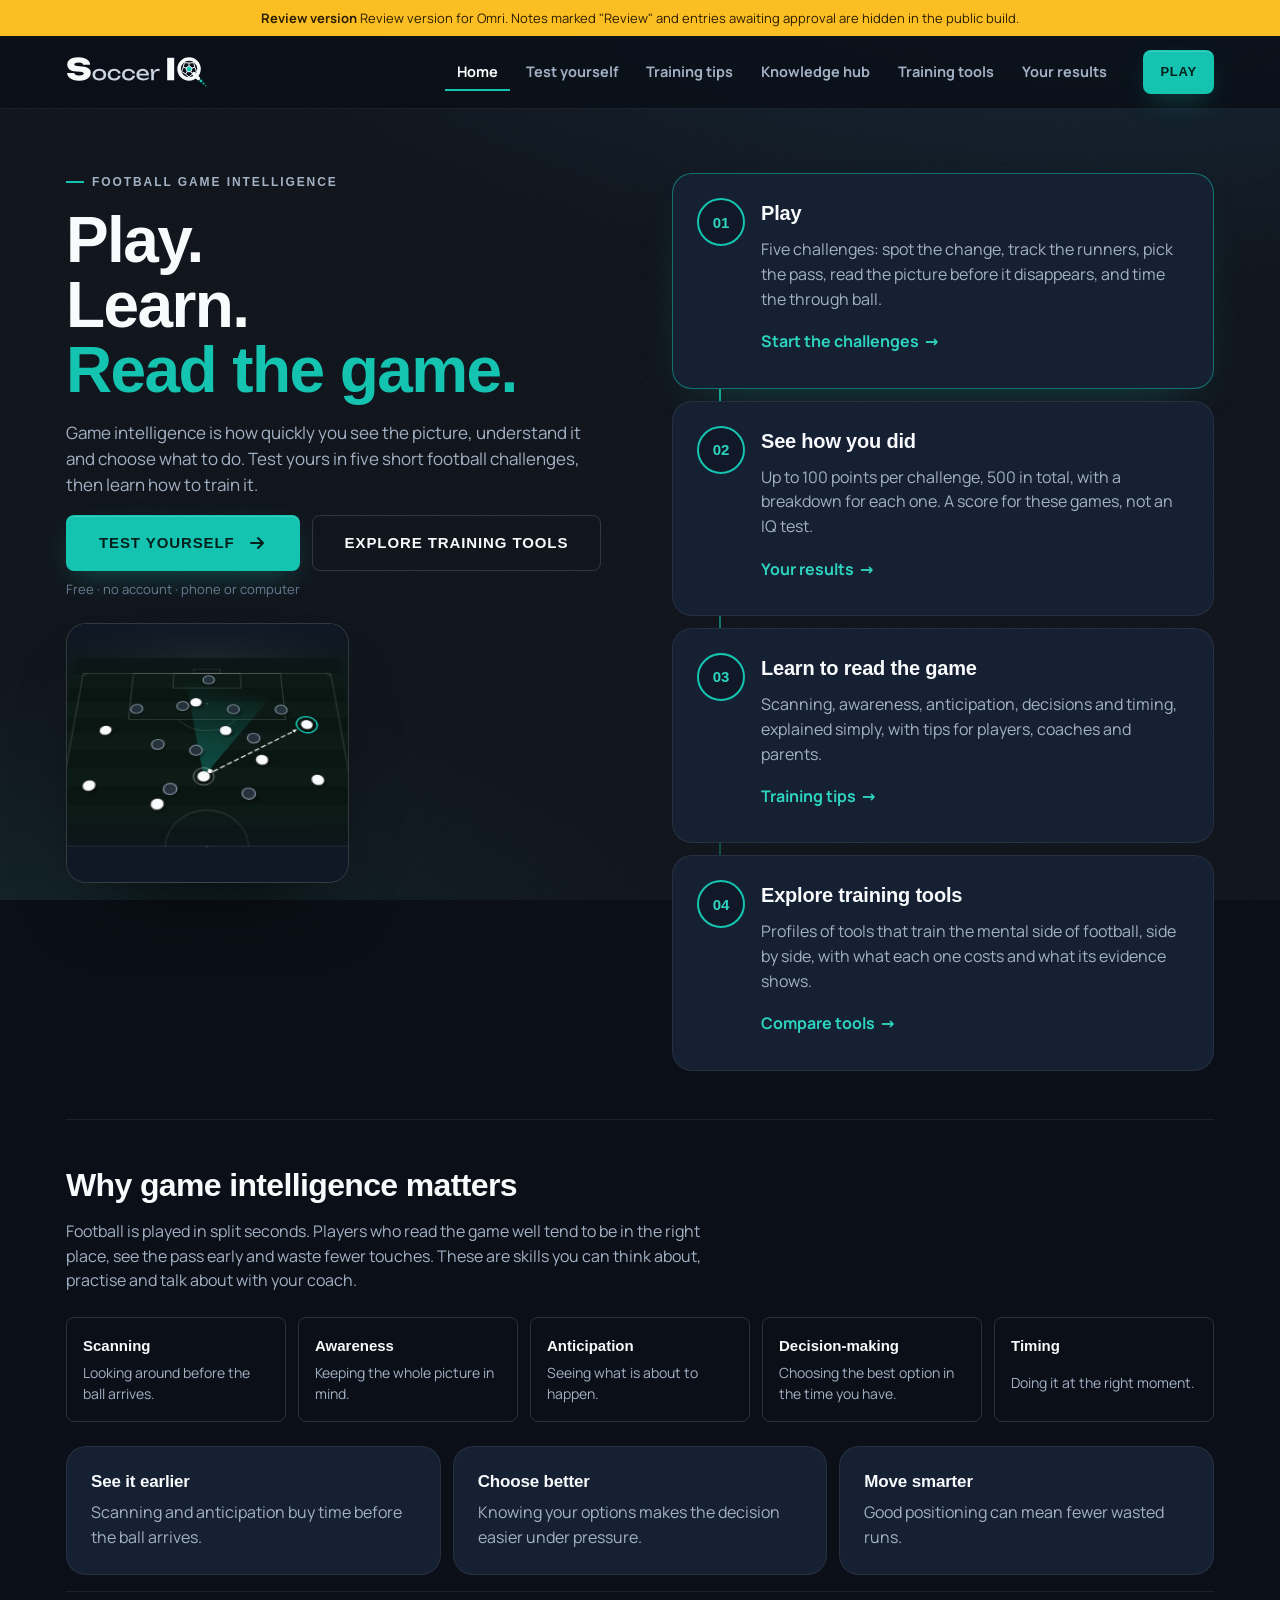
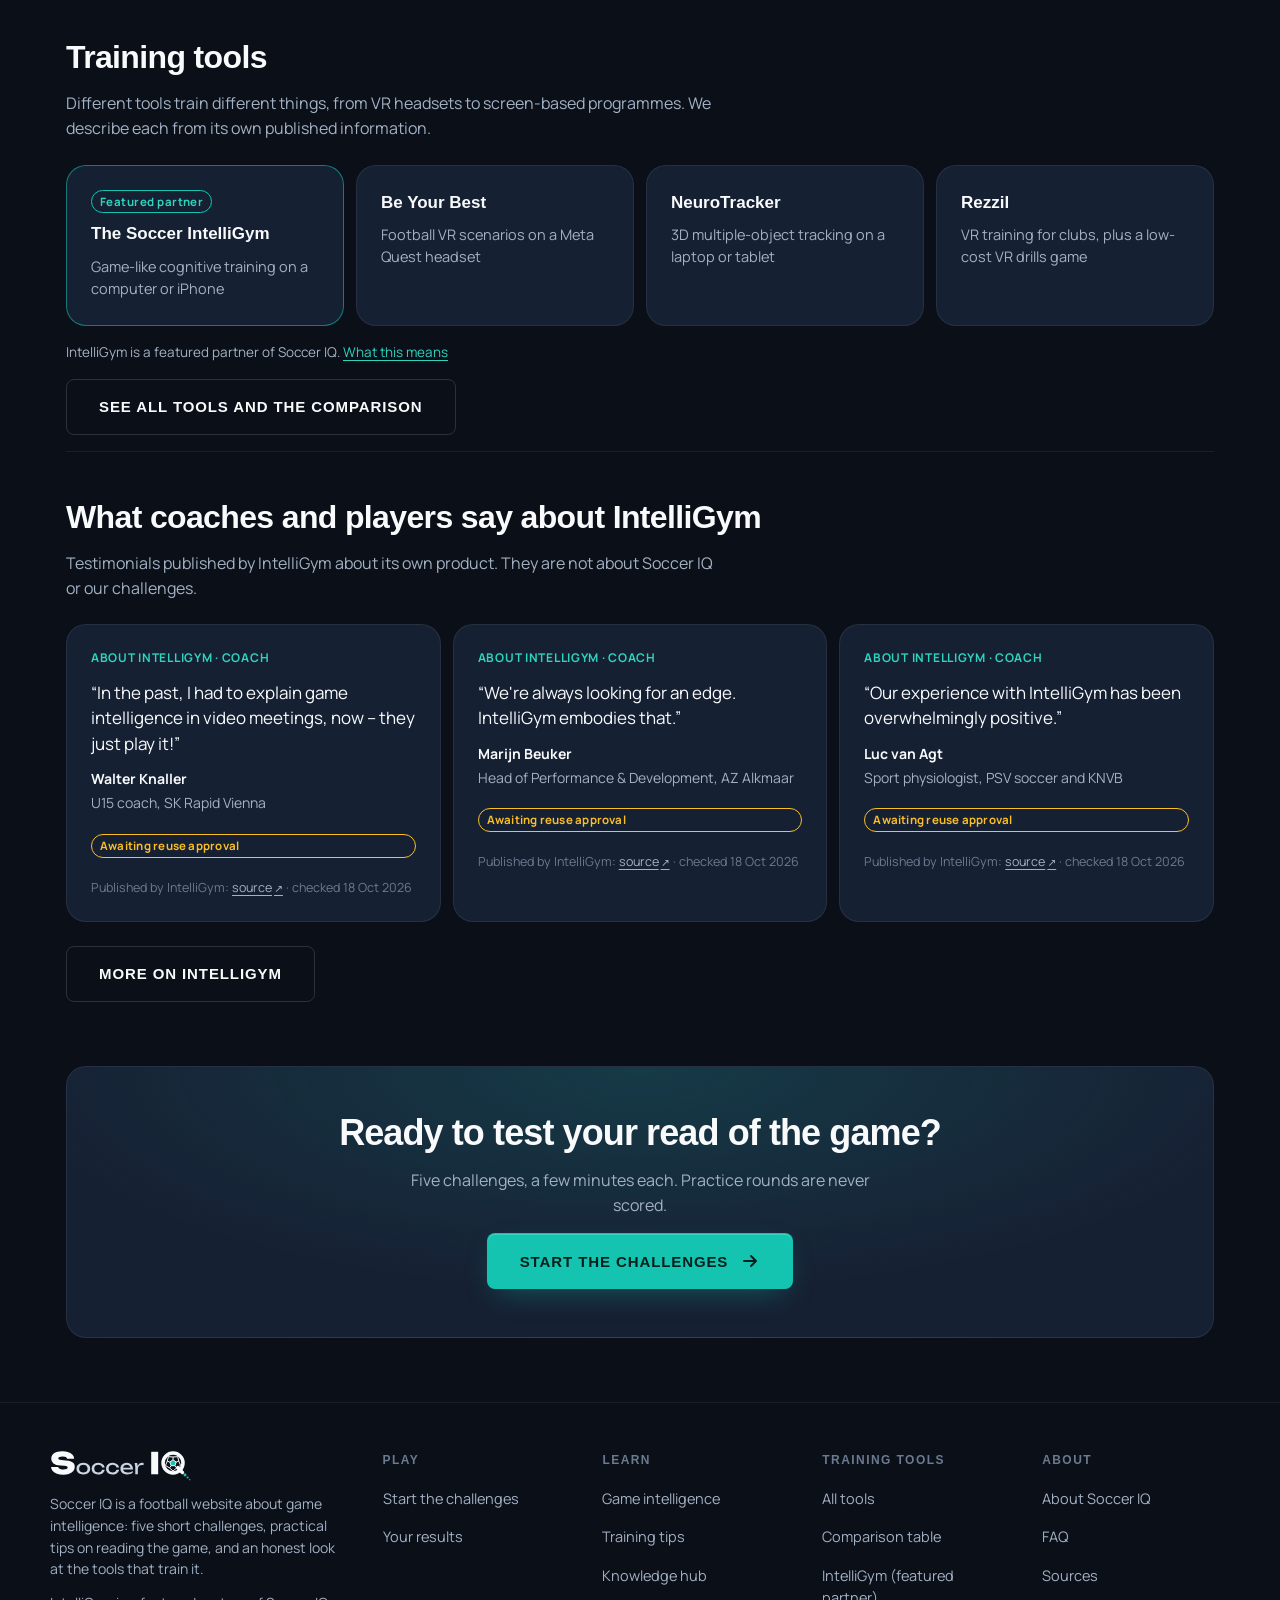
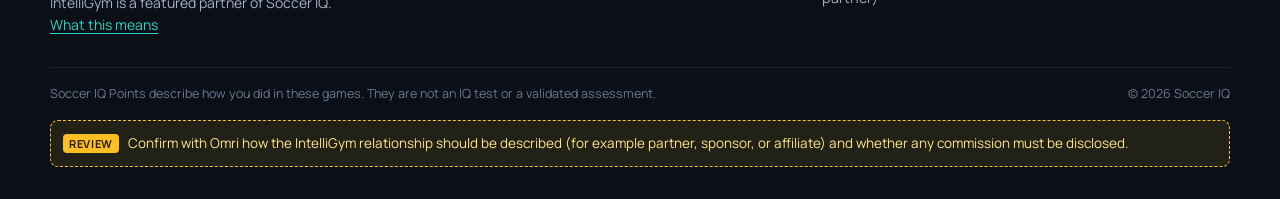
==== index.html @ 28c53c75 "Demo: Soccer IQ website (logo D, guided journey, content pages, tool comparison) Built from intellig" ====
<!doctype html>
<html lang="en">
<head>
  <meta name="robots" content="noindex, nofollow">
  <meta charset="utf-8">
  <meta name="viewport" content="width=device-width, initial-scale=1, viewport-fit=cover">
  <title>Soccer IQ | Read the game</title>
  <meta name="description" content="Soccer IQ: five short football challenges about reading the game, tips to train game intelligence and an honest guide to training tools.">
  <link rel="icon" href="assets/brand/soccer-iq-icon.svg" type="image/svg+xml">
  <meta name="theme-color" content="#0b1018">
  <link rel="preload" href="assets/fonts/unbounded-latin-800-normal.woff2" as="font" type="font/woff2" crossorigin>
  <link rel="stylesheet" href="styles/tokens.css">
  <link rel="stylesheet" href="styles/base.css">
  <link rel="stylesheet" href="styles/landing.css">
  <link rel="stylesheet" href="styles/site.css">
</head>
<body data-page="home">
  <main id="main" class="site-main" tabindex="-1"></main>
  <noscript><p class="noscript">Soccer IQ needs JavaScript to show this page.</p></noscript>
  <script type="module" src="src/site/boot.js"></script>
</body>
</html>
---- styles/tokens.css ----
/* ==========================================================================
   Design tokens: the ONLY place raw colors, fonts and sizes are defined.
   Everything else references these variables, so a brand change is one edit.
   ========================================================================== */

@font-face { font-family: "Unbounded"; font-weight: 400; font-display: swap; src: url("../assets/fonts/unbounded-latin-400-normal.woff2") format("woff2"); }
@font-face { font-family: "Unbounded"; font-weight: 600; font-display: swap; src: url("../assets/fonts/unbounded-latin-600-normal.woff2") format("woff2"); }
@font-face { font-family: "Unbounded"; font-weight: 800; font-display: swap; src: url("../assets/fonts/unbounded-latin-800-normal.woff2") format("woff2"); }
@font-face { font-family: "Manrope"; font-weight: 400; font-display: swap; src: url("../assets/fonts/manrope-latin-400-normal.woff2") format("woff2"); }
@font-face { font-family: "Manrope"; font-weight: 500; font-display: swap; src: url("../assets/fonts/manrope-latin-500-normal.woff2") format("woff2"); }
@font-face { font-family: "Manrope"; font-weight: 700; font-display: swap; src: url("../assets/fonts/manrope-latin-700-normal.woff2") format("woff2"); }

:root {
  /* Soccer IQ identity (logo D "Rolling ball", approved 2026-10-19): ink and teal.
     Surfaces: deep ink, a little blue */
  --ink-0: #0b1018;
  --ink-1: #111827;
  --panel: #162033;
  --panel-2: #1c2940;
  --pitch-a: #0d1b16;
  --pitch-b: #0a1612;

  /* Text */
  --chalk: #f8fafc;          /* primary text, our players, pitch lines */
  --muted: #a3b1c4;
  --dim: #6b7a90;

  /* Lines and borders (chalk at low opacity, never grey hex) */
  --rule: rgba(248, 250, 252, 0.14);
  --rule-soft: rgba(248, 250, 252, 0.07);

  /* Accent: Soccer IQ teal. Rule: the accent means "yours / act here". It is never used for errors. */
  --accent: #14c4b0;
  --accent-hi: #2dd4bf;
  --accent-ink: #04201c;     /* text on an accent background */
  --accent-glow: rgba(20, 196, 176, 0.4);

  /* Review-only notes (review build) */
  --review: #fbbf24;
  --review-bg: rgba(251, 191, 36, 0.1);

  /* Opponents: dark slate so our (chalk) players always read first */
  --opp-fill: #26323b;
  --opp-stroke: #7d8f9c;

  /* Type */
  --font-display: "Unbounded", "Arial Black", sans-serif;
  --font-body: "Manrope", system-ui, -apple-system, "Segoe UI", sans-serif;

  /* Spacing: 4px base, use these steps only */
  --s1: 4px; --s2: 8px; --s3: 12px; --s4: 16px; --s5: 24px; --s6: 32px; --s7: 48px; --s8: 64px;

  --radius-sm: 8px;
  --radius-lg: 20px;

  --ease-out: cubic-bezier(0.2, 0.8, 0.2, 1);
}
---- styles/base.css ----
/* Base: reset, page background, typography primitives, buttons.
   Screen-specific layout lives in landing.css. */

*, *::before, *::after { box-sizing: border-box; }
* { margin: 0; padding: 0; }

html { -webkit-text-size-adjust: 100%; }

body {
  min-height: 100svh;
  background-color: var(--ink-0);
  /* Two soft floodlight glows plus film grain. Grain stops big dark areas looking flat. */
  background-image:
    url("data:image/svg+xml,%3Csvg xmlns='http://www.w3.org/2000/svg' width='160' height='160'%3E%3Cfilter id='n'%3E%3CfeTurbulence type='fractalNoise' baseFrequency='0.9' numOctaves='2' stitchTiles='stitch'/%3E%3CfeColorMatrix values='0 0 0 0 1 0 0 0 0 1 0 0 0 0 1 0 0 0 0.05 0'/%3E%3C/filter%3E%3Crect width='100%25' height='100%25' filter='url(%23n)'/%3E%3C/svg%3E"),
    radial-gradient(120% 70% at 85% -10%, #10283a 0%, rgba(16, 40, 58, 0) 60%),
    radial-gradient(80% 50% at 0% 110%, #0c2226 0%, rgba(12, 34, 38, 0) 70%);
  background-attachment: fixed;
  color: var(--chalk);
  font-family: var(--font-body);
  font-size: 16px;
  line-height: 1.55;
  -webkit-font-smoothing: antialiased;
  text-rendering: optimizeLegibility;
  overflow-x: hidden;
}

a { color: inherit; }
sup { font-size: 0.5em; vertical-align: super; line-height: 0; }

[hidden] { display: none !important; }

/* ---------- Type primitives ---------- */

.kicker {
  display: inline-flex;
  align-items: center;
  gap: var(--s2);
  font-family: var(--font-display);
  font-weight: 600;
  font-size: 12px;
  letter-spacing: 0.16em;
  text-transform: uppercase;
  color: var(--muted);
}
.kicker::before {
  content: "";
  width: 18px;
  height: 2px;
  background: var(--accent);
}

/* ---------- Buttons ---------- */

.btn {
  --lift: 0px;
  display: inline-flex;
  align-items: center;
  justify-content: center;
  gap: var(--s3);
  min-height: 56px;
  padding: 0 var(--s6);
  border-radius: var(--radius-sm);
  border: 1px solid transparent;
  font-family: var(--font-display);
  font-weight: 600;
  font-size: 15px;
  letter-spacing: 0.06em;
  text-transform: uppercase;
  text-decoration: none;
  cursor: pointer;
  user-select: none;
  -webkit-tap-highlight-color: transparent;
  transform: translateY(var(--lift));
  transition: transform 0.18s var(--ease-out), background-color 0.18s, box-shadow 0.25s var(--ease-out), border-color 0.18s;
}
.btn:focus-visible { outline: 2px solid var(--chalk); outline-offset: 3px; }
.btn:active { transform: translateY(0) scale(0.98); }

.btn--primary {
  background: var(--accent);
  color: var(--accent-ink);
  box-shadow: 0 10px 30px -10px var(--accent-glow), inset 0 1px 0 rgba(255, 255, 255, 0.18);
}
.btn__arrow { width: 20px; height: 20px; transition: transform 0.2s var(--ease-out); }

@media (hover: hover) {
  .btn--primary:hover { --lift: -2px; background: var(--accent-hi); box-shadow: 0 16px 36px -12px var(--accent-glow), inset 0 1px 0 rgba(255, 255, 255, 0.22); }
  .btn--primary:hover .btn__arrow { transform: translateX(3px); }
  .btn--ghost:hover { border-color: var(--muted); }
}

.btn--ghost {
  background: transparent;
  color: var(--chalk);
  border-color: var(--rule);
}

/* ---------- Motion safety ---------- */
@media (prefers-reduced-motion: reduce) {
  *, *::before, *::after { animation-duration: 0.01ms !important; animation-iteration-count: 1 !important; transition-duration: 0.01ms !important; }
}
[tabindex="-1"]:focus { outline: none; }
---- styles/landing.css ----
/* Landing screen layout. Mobile-first: base rules are the phone layout,
   the @media block at the bottom rearranges it for wide screens. */

.page {
  max-width: 1240px;
  margin: 0 auto;
  padding: 0 max(var(--s4), env(safe-area-inset-right)) max(var(--s5), env(safe-area-inset-bottom)) max(var(--s4), env(safe-area-inset-left));
}

/* ---------- Top bar ---------- */

.topbar {
  display: flex;
  align-items: center;
  height: 64px;
  padding-top: env(safe-area-inset-top);
}

.brand {
  display: inline-flex;
  align-items: center;
  gap: var(--s3);
  text-decoration: none;
}
.brand__logo { display: block; height: 36px; width: auto; }
@media (max-width: 380px) { .brand__logo { height: 32px; } }

/* ---------- Hero ---------- */

.hero {
  display: grid;
  gap: var(--s5);
}


.hero__copy { display: grid; gap: var(--s4); }

.headline {
  display: grid;
  font-family: var(--font-display);
  font-weight: 800;
  font-size: clamp(34px, 10vw, 52px);
  line-height: 1.02;
  letter-spacing: -0.02em;
  text-transform: uppercase;
  margin-top: var(--s1);
}
.headline__accent { color: var(--accent); }

.lede {
  max-width: 36ch;
  color: var(--muted);
  font-size: 16.5px;
}

.cta { display: grid; gap: var(--s3); margin-top: var(--s2); }
.cta .btn { width: 100%; }
.cta__meta {
  font-size: 13px;
  color: var(--dim);
  text-align: center;
  letter-spacing: 0.02em;
}

/* ---------- Stage: the pitch "broadcast camera" card ---------- */

.stage-card {
  position: relative;
  /* Phones/tablets: as tall as ~86% of the width, but never more than ~40% of the
     screen height, so the Start button stays near the first screen on short phones. */
  height: clamp(240px, min(calc((100vw - 32px) * 0.86), 40svh), 600px);
  border-radius: var(--radius-lg);
  border: 1px solid var(--rule);
  background:
    radial-gradient(70% 45% at 50% 8%, rgba(238, 241, 236, 0.09), rgba(238, 241, 236, 0) 70%),
    radial-gradient(90% 70% at 60% 45%, rgba(20, 196, 176, 0.06), rgba(20, 196, 176, 0) 60%),
    linear-gradient(180deg, #0e1916 0%, var(--ink-1) 100%);
  overflow: hidden;
  isolation: isolate;
  box-shadow: 0 40px 80px -40px rgba(0, 0, 0, 0.8);
}
/* Fade the far end and the bottom into the card, like a camera vignette */
.stage-card::after {
  content: "";
  position: absolute;
  inset: 0;
  pointer-events: none;
  background:
    linear-gradient(180deg, var(--ink-1) 0%, rgba(11, 16, 18, 0) 22%, rgba(11, 16, 18, 0) 72%, var(--ink-1) 100%),
    radial-gradient(130% 90% at 50% 50%, rgba(0, 0, 0, 0) 55%, rgba(0, 0, 0, 0.55) 100%);
  z-index: 1;
}

.stage-card__camera {
  position: absolute;
  inset: 0;
  perspective: 700px;
  perspective-origin: 50% 0%;
}

/* The tilt is what turns a flat diagram into a "camera" view.
   Remove the transform to see the plain top-down pitch. */
.pitch {
  position: absolute;
  left: 50%;
  top: 15%;
  width: 96%;
  transform: translateX(-50%) rotateX(48deg);
  transform-origin: 50% 0%;
  overflow: visible;
}

.stage-card__hud {
  position: absolute;
  z-index: 2;
  top: var(--s3);
  left: var(--s3);
  right: var(--s3);
  display: flex;
  justify-content: space-between;
}
.hud-chip {
  display: inline-flex;
  align-items: center;
  gap: 7px;
  height: 26px;
  padding: 0 10px;
  border-radius: 6px;
  background: rgba(6, 9, 10, 0.72);
  border: 1px solid var(--rule-soft);
  backdrop-filter: blur(6px);
  font-family: var(--font-display);
  font-weight: 600;
  font-size: 11px;
  letter-spacing: 0.08em;
  text-transform: uppercase;
}
.hud-chip--ghost { color: var(--muted); }
.hud-dot {
  width: 7px; height: 7px; border-radius: 50%;
  background: var(--accent);
  box-shadow: 0 0 0 0 var(--accent-glow);
  animation: hud-pulse 1.8s ease-out infinite;
}
@keyframes hud-pulse { 0% { box-shadow: 0 0 0 0 var(--accent-glow); } 70%, 100% { box-shadow: 0 0 0 7px rgba(20, 196, 176, 0); } }

.stage-card__legend {
  position: absolute;
  z-index: 2;
  left: var(--s3);
  bottom: var(--s3);
  display: flex;
  gap: var(--s4);
  list-style: none;
  font-family: var(--font-display);
  font-weight: 600;
  font-size: 11px;
  letter-spacing: 0.06em;
  text-transform: uppercase;
  color: var(--muted);
}
.stage-card__legend li { display: inline-flex; align-items: center; gap: 6px; }
.key { width: 9px; height: 9px; border-radius: 50%; }
.key--home { background: var(--chalk); }
.key--opp { background: var(--opp-fill); box-shadow: inset 0 0 0 1.5px var(--opp-stroke); }
.key--read { box-shadow: inset 0 0 0 2px var(--accent); }

/* ---------- Pitch SVG internals (class names set in src/pitch.js) ---------- */

.pitch .stripe-a { fill: var(--pitch-a); }
.pitch .stripe-b { fill: var(--pitch-b); }
.pitch .markings { fill: none; stroke: rgba(238, 241, 236, 0.22); stroke-width: 0.22; }
.pitch .spot { fill: rgba(238, 241, 236, 0.3); }

.pitch .scan-cone { fill: url(#scan-grad); }

.pitch .lane { fill: none; stroke-width: 0.32; stroke-linecap: round; }
.pitch .lane--open { stroke: var(--chalk); stroke-dasharray: 1.1 0.9; animation: lane-march 1.4s linear infinite; }
@keyframes lane-march { to { stroke-dashoffset: -4; } }

.pitch .shadow { fill: rgba(0, 0, 0, 0.55); }
.pitch .home .body { fill: var(--chalk); }
.pitch .home .rim { fill: none; stroke: rgba(6, 9, 10, 0.55); stroke-width: 0.25; }
.pitch .opp .body { fill: var(--opp-fill); }
.pitch .opp .rim { fill: none; stroke: var(--opp-stroke); stroke-width: 0.32; }
.pitch .ball { fill: #fff; }
.pitch .carrier-ring { fill: none; stroke: var(--chalk); stroke-width: 0.2; opacity: 0.55; }

.pitch .read-ring { fill: none; stroke: var(--accent); stroke-width: 0.36; }
.pitch .read-pulse {
  fill: none; stroke: var(--accent); stroke-width: 0.3;
  transform-box: fill-box; transform-origin: center;
  animation: read-pulse 2.2s var(--ease-out) infinite;
}
@keyframes read-pulse { 0% { transform: scale(1); opacity: 0.9; } 100% { transform: scale(2.4); opacity: 0; } }

/* ---------- Entrance motion ---------- */

.reveal {
  opacity: 0;
  transform: translateY(14px);
  animation: rise 0.7s var(--ease-out) forwards;
  animation-delay: calc(var(--i) * 80ms + 120ms);
}
.stage-card { animation: settle 1s var(--ease-out) both; }
@keyframes rise { to { opacity: 1; transform: none; } }
@keyframes settle { from { opacity: 0; transform: translateY(16px) scale(0.985); } to { opacity: 1; transform: none; } }

/* ---------- Footnote ---------- */

.footnote {
  margin-top: var(--s7);
  padding-top: var(--s4);
  border-top: 1px solid var(--rule-soft);
  font-size: 12px;
  color: var(--dim);
  letter-spacing: 0.04em;
}
.footnote span { color: var(--muted); font-weight: 600; margin-right: var(--s1); }
.footnote__review { display: block; margin-top: var(--s2); color: var(--muted); text-underline-offset: 3px; }
.footnote__review:hover { color: var(--chalk); }

/* ---------- Wide screens: copy left, pitch right ---------- */

@media (min-width: 960px) {
  .topbar { height: 88px; }

  .hero {
    grid-template-columns: minmax(0, 1fr) minmax(0, 1.08fr);
    align-items: center;
    gap: var(--s8);
    min-height: calc(100svh - 72px - 160px);
  }
  .hero__copy { order: -1; gap: var(--s5); }
  .headline { font-size: clamp(48px, 4.4vw, 66px); }
  .lede { font-size: 18px; }
  .cta { justify-items: start; }
  .cta .btn { width: auto; min-width: 260px; }
  .cta__meta { text-align: left; }

  .stage-card { height: auto; aspect-ratio: 1 / 0.92; }
  .pitch { width: 82%; }
  .stage-card__hud { top: var(--s5); left: var(--s5); right: var(--s5); }
  .stage-card__legend { left: var(--s5); bottom: var(--s5); }
}

/* ---------- Short phones (e.g. 360x640): tighten so Start stays near the first screen ---------- */

@media (max-height: 700px) and (max-width: 959px) {
  .topbar { height: 56px; }
  .hero { gap: var(--s4); }
  .hero__copy { gap: var(--s3); }
  .headline { font-size: clamp(30px, 9vw, 44px); }
  .lede { font-size: 15px; }
}
---- styles/site.css ----
/* ==========================================================================
   Site pages: header, navigation, footer, content sections, tables, review notes.
   The game screens keep their own styles (landing.css, game.css).
   Mobile first; the wide-screen rules are at the end of each block.
   ========================================================================== */

/* ---------- Shared primitives ---------- */

.sr-only { position: absolute; width: 1px; height: 1px; padding: 0; margin: -1px; overflow: hidden; clip: rect(0 0 0 0); white-space: nowrap; border: 0; }

.skip {
  position: absolute; left: var(--s4); top: -100px; z-index: 100;
  padding: var(--s2) var(--s4); border-radius: var(--radius-sm);
  background: var(--chalk); color: var(--ink-0); font-weight: 700;
}
.skip:focus { top: var(--s4); }

a:focus-visible, button:focus-visible, summary:focus-visible, [tabindex="0"]:focus-visible {
  outline: 2px solid var(--accent-hi); outline-offset: 3px; border-radius: 4px;
}

.site-main { display: block; max-width: 1180px; margin: 0 auto; padding: 0 var(--s4) var(--s8); }
.site-main:focus { outline: none; }
.page--play { padding-top: var(--s4); }

.display {
  font-family: var(--font-display);
  font-weight: 800;
  line-height: 1.02;
  letter-spacing: -0.025em;
  font-size: clamp(36px, 10vw, 64px);
}
.display--lg { font-size: clamp(30px, 8vw, 52px); }
.display--md { font-size: clamp(24px, 6vw, 36px); }
.hl { color: var(--accent); }

.lede { color: var(--muted); font-size: 17px; max-width: 60ch; }
.prose { max-width: 70ch; }
.small { font-size: 13.5px; color: var(--muted); }
.meta { font-size: 13px; color: var(--dim); }

.btn--sm { min-height: 44px; padding: 0 var(--s4); font-size: 13px; }
.btn--text {
  background: none; border: 0; color: var(--muted); min-height: 44px; padding: 0 var(--s2);
  font-family: var(--font-body); font-weight: 600; font-size: 15px; letter-spacing: 0; text-transform: none;
  text-decoration: underline; text-underline-offset: 3px;
}
.btn--text:hover { color: var(--chalk); }

.cta-row { display: flex; flex-wrap: wrap; gap: var(--s3); align-items: center; }
.cta-row--center { justify-content: center; }

.ext { margin-left: 2px; font-size: 0.85em; }

.tag {
  display: inline-block; padding: 2px 8px; border-radius: 999px;
  border: 1px solid var(--rule); font-size: 11.5px; font-weight: 700; letter-spacing: 0.04em;
  color: var(--muted); vertical-align: middle;
}
.tag--partner { border-color: var(--accent); color: var(--accent-hi); }

.disclosure { font-size: 13.5px; color: var(--muted); }
.disclosure a, .small a, .src a, .prose a, .faq__a a, .footer__disclosure a { color: var(--accent-hi); text-underline-offset: 3px; }

.src { font-size: 12.5px; color: var(--dim); margin-top: var(--s2); }
.src a { color: var(--muted); }
.src__date { white-space: nowrap; }

/* ---------- Review-only notes (review build) ---------- */

.review-banner {
  position: relative; z-index: 30;
  padding: var(--s2) var(--s4); font-size: 13px; text-align: center;
  background: var(--review); color: #2a1d00;
}
.review-note {
  margin-top: var(--s3); padding: var(--s3); border-radius: var(--radius-sm);
  border: 1px dashed var(--review); background: var(--review-bg);
  font-size: 13.5px; color: #fde68a;
}
.review-note__tag {
  display: inline-block; margin-right: 6px; padding: 1px 6px; border-radius: 4px;
  background: var(--review); color: #2a1d00; font-size: 11px; font-weight: 700; letter-spacing: 0.06em; text-transform: uppercase;
}
.status {
  display: inline-block; margin: var(--s2) 0 0; padding: 2px 8px; border-radius: 999px;
  border: 1px solid var(--review); color: var(--review); font-size: 11.5px; font-weight: 700;
  font-family: var(--font-body); letter-spacing: 0.02em; text-transform: none; vertical-align: middle;
}

/* ---------- Header and navigation ---------- */

.site-header {
  position: sticky; top: 0; z-index: 20;
  background: rgba(11, 16, 24, 0.86);
  backdrop-filter: blur(10px);
  border-bottom: 1px solid var(--rule-soft);
  padding-top: env(safe-area-inset-top);
}
.site-header__inner {
  max-width: 1180px; margin: 0 auto; padding: 0 var(--s4);
  height: 64px; display: flex; align-items: center; justify-content: space-between; gap: var(--s4);
}
.site-logo { display: inline-flex; padding: 6px 0; }
.site-logo img { display: block; height: 30px; width: auto; }

.nav-toggle {
  width: 44px; height: 44px; display: grid; place-items: center;
  background: none; border: 1px solid var(--rule); border-radius: var(--radius-sm); color: var(--chalk); cursor: pointer;
}
.nav-toggle__bars, .nav-toggle__bars::before, .nav-toggle__bars::after {
  display: block; width: 18px; height: 2px; background: currentColor; border-radius: 2px; position: relative; transition: transform 0.2s;
}
.nav-toggle__bars::before, .nav-toggle__bars::after { content: ""; position: absolute; left: 0; }
.nav-toggle__bars::before { top: -6px; }
.nav-toggle__bars::after { top: 6px; }
.nav-toggle[aria-expanded="true"] .nav-toggle__bars { background: transparent; }
.nav-toggle[aria-expanded="true"] .nav-toggle__bars::before { transform: translateY(6px) rotate(45deg); }
.nav-toggle[aria-expanded="true"] .nav-toggle__bars::after { transform: translateY(-6px) rotate(-45deg); }

.nav {
  display: none;
  position: absolute; left: 0; right: 0; top: 100%;
  background: var(--ink-1); border-bottom: 1px solid var(--rule);
  padding: var(--s3) var(--s4) var(--s5);
}
.nav.is-open { display: grid; gap: var(--s4); }
.nav__list { list-style: none; display: grid; }
.nav__link {
  display: block; padding: var(--s3) 0; text-decoration: none; font-weight: 600; font-size: 17px;
  border-bottom: 1px solid var(--rule-soft); color: var(--muted);
}
.nav__link:hover, .nav__link.is-current { color: var(--chalk); }
.nav__link.is-current { box-shadow: inset 3px 0 0 var(--accent); padding-left: var(--s3); }

@media (min-width: 980px) {
  .site-header__inner { height: 72px; }
  .nav-toggle { display: none; }
  .nav, .nav.is-open {
    display: flex; position: static; align-items: center; gap: var(--s5);
    background: none; border: 0; padding: 0;
  }
  .nav__list { display: flex; gap: var(--s1); }
  .nav__link { border: 0; padding: var(--s2) var(--s3); font-size: 14.5px; border-radius: 6px; }
  .nav__link.is-current { box-shadow: inset 0 -2px 0 var(--accent); padding-left: var(--s3); border-radius: 0; }
}

/* ---------- Footer ---------- */

.site-footer { border-top: 1px solid var(--rule-soft); background: rgba(11, 16, 24, 0.6); padding: var(--s7) var(--s4) var(--s6); }
.site-footer__inner { max-width: 1180px; margin: 0 auto; display: grid; gap: var(--s6); grid-template-columns: 1fr 1fr; }
.footer__brand { grid-column: 1 / -1; display: grid; gap: var(--s3); max-width: 46ch; color: var(--muted); font-size: 14px; }
.footer__brand img { height: 30px; width: auto; }
.footer__title { font-family: var(--font-display); font-size: 12px; font-weight: 600; letter-spacing: 0.12em; text-transform: uppercase; color: var(--dim); margin-bottom: var(--s3); }
.footer__col ul { list-style: none; display: grid; gap: var(--s1); }
.footer__col a { display: inline-block; padding: 6px 0; color: var(--muted); text-decoration: none; font-size: 14.5px; }
.footer__col a:hover { color: var(--chalk); text-decoration: underline; }
.site-footer__base {
  max-width: 1180px; margin: var(--s6) auto 0; padding-top: var(--s4); border-top: 1px solid var(--rule-soft);
  display: grid; gap: var(--s2); font-size: 12.5px; color: var(--dim);
}
.site-footer .review-note { max-width: 1180px; margin: var(--s4) auto 0; }
@media (min-width: 860px) {
  .site-footer__inner { grid-template-columns: 1.6fr repeat(4, 1fr); }
  .footer__brand { grid-column: auto; }
  .site-footer__base { grid-template-columns: 1fr auto; }
}

/* ---------- Sections ---------- */

.page-head { display: grid; gap: var(--s4); padding: var(--s7) 0 var(--s5); }
.page-head .kicker a { color: inherit; }
.sec { padding: var(--s7) 0 var(--s4); border-top: 1px solid var(--rule-soft); scroll-margin-top: 88px; }
.page-head + .sec, .subnav + .sec { border-top: 0; }
.sec__title { font-family: var(--font-display); font-weight: 800; font-size: clamp(22px, 5.5vw, 32px); letter-spacing: -0.02em; line-height: 1.1; margin-bottom: var(--s4); }
.sec__lede { color: var(--muted); max-width: 66ch; margin-bottom: var(--s5); }
.sec h3 { font-family: var(--font-display); font-weight: 600; font-size: 17px; letter-spacing: -0.01em; line-height: 1.25; }
.sub { margin: var(--s6) 0 var(--s3); }
[id] { scroll-margin-top: 88px; }

.subnav {
  display: flex; gap: var(--s2); overflow-x: auto; padding: var(--s2) 0 var(--s3); margin-bottom: var(--s2);
  scrollbar-width: none;
}
.subnav a {
  flex: none; padding: 8px 14px; border-radius: 999px; border: 1px solid var(--rule);
  font-size: 14px; font-weight: 600; text-decoration: none; color: var(--muted);
}
.subnav a:hover { color: var(--chalk); border-color: var(--muted); }

.final-cta {
  margin-top: var(--s7); padding: var(--s7) var(--s5); border-radius: var(--radius-lg); text-align: center;
  display: grid; gap: var(--s4); justify-items: center;
  background: radial-gradient(80% 120% at 50% 0%, rgba(20, 196, 176, 0.16), rgba(20, 196, 176, 0) 70%), var(--panel);
  border: 1px solid var(--rule-soft);
}
.final-cta p { color: var(--muted); max-width: 50ch; }

.ticks { list-style: none; display: grid; gap: var(--s2); }
.ticks li { position: relative; padding-left: 22px; }
.ticks li::before { content: ""; position: absolute; left: 2px; top: 0.6em; width: 9px; height: 9px; border-radius: 50%; border: 2px solid var(--accent); }

.card, .skill, .tip, .tool, .study, .offer, .quote, .why-points > div, .claims li, .res-total, .empty {
  background: var(--panel); border: 1px solid var(--rule-soft); border-radius: var(--radius-lg); padding: var(--s5);
}

/* ---------- Home: guided journey ---------- */

.journey { display: grid; gap: var(--s6); padding: var(--s6) 0 var(--s7); }
.journey__lead { display: grid; gap: var(--s4); align-content: start; }
.journey__lead .display span { display: block; }
.journey .meta { margin-top: calc(var(--s2) * -1); }
.stage-card--mini { height: 220px; margin-top: var(--s2); }
.stage-card--mini .pitch { width: 92%; }

.journey__steps { list-style: none; display: grid; gap: var(--s3); counter-reset: step; position: relative; }
.step {
  display: grid; grid-template-columns: 48px 1fr; gap: var(--s4);
  padding: var(--s5); border-radius: var(--radius-lg); background: var(--panel); border: 1px solid var(--rule-soft);
}
.step:first-child { border-color: rgba(20, 196, 176, 0.5); box-shadow: 0 20px 50px -30px var(--accent-glow); }
.step__n {
  width: 48px; height: 48px; border-radius: 50%; display: grid; place-items: center;
  font-family: var(--font-display); font-weight: 800; font-size: 15px;
  background: var(--ink-1); border: 2px solid var(--accent); color: var(--accent-hi);
}
.step__body { display: grid; gap: var(--s2); }
.step__title { font-family: var(--font-display); font-weight: 800; font-size: 20px; letter-spacing: -0.01em; }
.step__body p { color: var(--muted); }
.step__mine { color: var(--chalk) !important; font-size: 14px; }
.step__mine strong { color: var(--accent-hi); }
.step__link {
  display: inline-flex; gap: 6px; align-items: center; min-height: 44px; width: fit-content;
  color: var(--accent-hi); font-weight: 700; text-decoration: none;
}
.step__link:hover { text-decoration: underline; text-underline-offset: 3px; }

@media (min-width: 960px) {
  .journey { grid-template-columns: minmax(0, 1fr) minmax(0, 1fr); gap: var(--s8); padding-top: var(--s8); align-items: start; }
  .journey__lead { position: sticky; top: 104px; }
  .stage-card--mini { height: 260px; }
  .journey__steps::before {
    content: ""; position: absolute; left: calc(var(--s5) + 23px); top: 40px; bottom: 40px; width: 2px;
    background: linear-gradient(var(--accent), rgba(20, 196, 176, 0.1));
  }
  .step { position: relative; }
}

.skill-chips { list-style: none; display: grid; gap: var(--s3); grid-template-columns: repeat(auto-fit, minmax(200px, 1fr)); margin-bottom: var(--s5); }
.skill-chips a {
  display: grid; gap: 4px; height: 100%; padding: var(--s4); border-radius: var(--radius-sm);
  border: 1px solid var(--rule); text-decoration: none; transition: border-color 0.2s;
}
.skill-chips a:hover { border-color: var(--accent); }
.skill-chips strong { font-family: var(--font-display); font-weight: 600; font-size: 15px; }
.skill-chips span { color: var(--muted); font-size: 14px; }
.why-points { display: grid; gap: var(--s3); grid-template-columns: repeat(auto-fit, minmax(240px, 1fr)); }
.why-points p { color: var(--muted); margin-top: var(--s2); }

.tool-tiles { display: grid; gap: var(--s3); grid-template-columns: repeat(auto-fit, minmax(220px, 1fr)); margin-bottom: var(--s4); }
.tool-tile {
  display: grid; gap: var(--s2); align-content: start; padding: var(--s5); border-radius: var(--radius-lg);
  background: var(--panel); border: 1px solid var(--rule-soft); text-decoration: none; transition: border-color 0.2s, transform 0.2s var(--ease-out);
}
.tool-tile:hover { border-color: var(--muted); transform: translateY(-2px); }
.tool-tile.is-featured { border-color: rgba(20, 196, 176, 0.55); }
.tool-tile__name { font-family: var(--font-display); font-weight: 600; font-size: 17px; }
.tool-tile__format { color: var(--muted); font-size: 14.5px; }
.tool-tile .tag { justify-self: start; }
#tools .btn { margin-top: var(--s4); }

.quotes { display: grid; gap: var(--s3); grid-template-columns: repeat(auto-fit, minmax(280px, 1fr)); margin-bottom: var(--s5); }
.quote { display: grid; gap: var(--s3); align-content: start; }
.quote__about { font-size: 12px; font-weight: 700; letter-spacing: 0.06em; text-transform: uppercase; color: var(--accent-hi); }
.quote__text { font-size: 17px; line-height: 1.5; }
.quote__who { display: grid; gap: 2px; font-size: 14px; }
.quote__who span { color: var(--muted); }

/* ---------- Learn ---------- */

.skills { display: grid; gap: var(--s3); }
.skill { display: grid; gap: var(--s3); position: relative; }
.skill__n { font-family: var(--font-display); font-weight: 800; font-size: 13px; color: var(--accent-hi); }
.skill__name { font-size: 22px !important; }
.skill__line { color: var(--chalk); font-weight: 600; }
.skill > p { color: var(--muted); max-width: 70ch; }
.skill__sub { font-size: 12px; letter-spacing: 0.1em; text-transform: uppercase; color: var(--dim); }
.skill__try { font-size: 14px; }
.skill__try a { color: var(--accent-hi); }
@media (min-width: 860px) { .skills { grid-template-columns: 1fr 1fr; } .skill:first-child { grid-column: 1 / -1; } }

.filter { display: flex; flex-wrap: wrap; gap: var(--s2); margin-bottom: var(--s4); }
.chip {
  min-height: 40px; padding: 0 var(--s4); border-radius: 999px; cursor: pointer;
  background: none; border: 1px solid var(--rule); color: var(--muted); font: 600 14px var(--font-body);
}
.chip[aria-pressed="true"] { background: var(--accent); border-color: var(--accent); color: var(--accent-ink); }
.tips { display: grid; gap: var(--s3); grid-template-columns: repeat(auto-fit, minmax(280px, 1fr)); }
.tip { display: grid; gap: var(--s2); align-content: start; }
.tip p { color: var(--muted); }
.tip__for { font-size: 12px !important; font-weight: 700; letter-spacing: 0.06em; text-transform: uppercase; color: var(--accent-hi) !important; }
.advice { list-style: none; display: grid; gap: var(--s3); margin-bottom: var(--s4); counter-reset: adv; }
.advice li { padding: var(--s4) var(--s4) var(--s4) var(--s7); position: relative; border-left: 2px solid var(--rule); }
.advice li::before { counter-increment: adv; content: counter(adv); position: absolute; left: var(--s4); top: var(--s4); font-family: var(--font-display); font-weight: 800; color: var(--accent-hi); }

/* ---------- Tools ---------- */

.tools { display: grid; gap: var(--s4); }
@media (min-width: 860px) { .tools { grid-template-columns: 1fr 1fr; } }
.tool { display: grid; gap: var(--s4); align-content: start; }
.tool--featured { border-color: rgba(20, 196, 176, 0.55); }
.tool__head { display: grid; gap: 4px; }
.tool__flag { font-size: 12px; font-weight: 700; letter-spacing: 0.06em; text-transform: uppercase; color: var(--accent-hi); }
.tool__name { font-size: 22px !important; }
.tool__company { font-size: 13.5px; color: var(--dim); }
.tool > p { color: var(--muted); }
.tool__rel { font-size: 13.5px; color: var(--dim) !important; }
.facts { display: grid; gap: var(--s3); }
.facts dt { font-size: 12px; font-weight: 700; letter-spacing: 0.06em; text-transform: uppercase; color: var(--dim); }
.facts dd { font-size: 15px; }
.facts--grid { grid-template-columns: repeat(auto-fit, minmax(260px, 1fr)); gap: var(--s4) var(--s5); }
.facts--grid > div { padding: var(--s4); border-radius: var(--radius-sm); background: var(--panel); border: 1px solid var(--rule-soft); }

details.sources summary, .terms-confirm summary, .faq__item summary { cursor: pointer; }
details.sources { font-size: 13.5px; color: var(--muted); }
details.sources summary { min-height: 32px; display: flex; align-items: center; }
details.sources ul { list-style: none; display: grid; gap: 6px; padding: var(--s2) 0 0 var(--s3); }
details.sources a { color: var(--muted); }

.table-wrap {
  position: relative; overflow-x: auto; border: 1px solid var(--rule); border-radius: var(--radius-sm); background: var(--ink-1);
  -webkit-overflow-scrolling: touch;
}
.table-wrap:focus-visible { outline: 2px solid var(--accent-hi); }
table { border-collapse: separate; border-spacing: 0; width: 100%; font-size: 14px; }
th, td { text-align: left; vertical-align: top; padding: var(--s3) var(--s4); border-bottom: 1px solid var(--rule-soft); }
tbody tr:last-child > * { border-bottom: 0; }
thead th { font-family: var(--font-display); font-weight: 600; font-size: 14px; background: var(--panel-2); }
thead th a { color: var(--accent-hi); }

.compare { min-width: 880px; table-layout: fixed; }
.compare thead td { background: var(--panel-2); width: 150px; }
.compare tbody th, .compare thead td {
  position: sticky; left: 0; z-index: 1; width: 150px;
  background: var(--panel-2); font-size: 13px; font-weight: 700; color: var(--muted);
  box-shadow: 1px 0 0 var(--rule);
}
.compare td { color: var(--chalk); line-height: 1.45; }
.cell__src { font-size: 12px; color: var(--dim); white-space: nowrap; }
.cell__src:hover { color: var(--accent-hi); }
.compare .review-note { font-size: 12.5px; padding: var(--s2); }
@media (max-width: 599px) { .compare { min-width: 780px; } .compare tbody th, .compare thead td { width: 108px; padding: var(--s3); } }
.table-hint { font-size: 12.5px; color: var(--dim); margin: var(--s2) 0 var(--s4); }
@media (min-width: 1100px) { .table-hint { display: none; } }

/* ---------- IntelliGym ---------- */

.studies { display: grid; gap: var(--s3); }
@media (min-width: 860px) { .studies { grid-template-columns: 1fr 1fr; } }
.study { display: grid; gap: var(--s3); align-content: start; }
.study__dl { display: grid; gap: var(--s3); }
.study__dl dt { font-size: 12px; font-weight: 700; letter-spacing: 0.06em; text-transform: uppercase; color: var(--dim); }
.study__dl dd { color: var(--muted); }

.plan-group { margin-bottom: var(--s5); }
.plan-group h3 { margin-bottom: var(--s3); }
.prices { min-width: 560px; }
.prices tbody th { font-weight: 700; }
.prices td:nth-child(2) { font-weight: 700; white-space: nowrap; }

.offers { display: grid; gap: var(--s3); grid-template-columns: repeat(auto-fit, minmax(280px, 1fr)); }
.offer { display: grid; gap: var(--s3); align-content: start; }
.offer p { color: var(--muted); }
.offer--pending { border-style: dashed; }
.offer__meta { display: grid; gap: var(--s2); font-size: 13.5px; }
.offer__meta div { display: flex; gap: var(--s2); }
.offer__meta dt { color: var(--dim); min-width: 110px; }

.terms-confirm {
  margin: var(--s4) 0; padding: var(--s4); border-radius: var(--radius-sm);
  border: 1px dashed var(--review); background: var(--review-bg);
}
.terms-confirm summary { display: flex; flex-wrap: wrap; gap: var(--s2); align-items: center; font-weight: 700; min-height: 32px; }
.terms-confirm summary .small { font-weight: 400; color: #fde68a; }
.ttc { padding-top: var(--s4); margin-top: var(--s4); border-top: 1px solid rgba(251, 191, 36, 0.25); }
.ttc h4 { margin-bottom: var(--s2); }
.ttc ul { display: grid; gap: var(--s3); padding-left: var(--s5); }

.buy { list-style: none; display: grid; gap: var(--s3); }
@media (min-width: 700px) { .buy { grid-template-columns: repeat(2, minmax(0, 1fr)); } }
.buy .btn { width: 100%; text-align: center; }

/* ---------- Knowledge ---------- */

.claims { list-style: none; display: grid; gap: var(--s3); grid-template-columns: repeat(auto-fit, minmax(260px, 1fr)); counter-reset: cl; }
.claims li { display: grid; gap: var(--s2); align-content: start; }
.claims li::before { counter-increment: cl; content: counter(cl); font-family: var(--font-display); font-weight: 800; color: var(--accent-hi); }
.claims p { color: var(--muted); }
#our-challenges .btn { margin-top: var(--s4); }
.source-list { display: grid; gap: var(--s2); padding-left: var(--s5); font-size: 14px; }
.source-list a { color: var(--chalk); text-underline-offset: 3px; }
.source-list .src__date { color: var(--dim); font-size: 12.5px; margin-left: 6px; }

/* ---------- FAQ ---------- */

.faq { display: grid; gap: var(--s2); }
.faq__item { border: 1px solid var(--rule-soft); border-radius: var(--radius-sm); background: var(--panel); }
.faq__item summary {
  list-style: none; display: flex; justify-content: space-between; gap: var(--s3); align-items: center;
  min-height: 56px; padding: var(--s3) var(--s4); font-weight: 700;
}
.faq__item summary::-webkit-details-marker { display: none; }
.faq__item summary::after { content: "+"; font-family: var(--font-display); color: var(--accent-hi); font-size: 20px; flex: none; }
.faq__item[open] summary::after { content: "−"; }
.faq__a { padding: 0 var(--s4) var(--s4); color: var(--muted); max-width: 72ch; }

/* ---------- Results ---------- */

.res-total { display: grid; gap: var(--s2); margin-bottom: var(--s4); }
.res-total__n strong { font-family: var(--font-display); font-weight: 800; font-size: clamp(56px, 16vw, 96px); line-height: 1; color: var(--accent-hi); }
.res-total__n span { font-family: var(--font-display); font-size: 20px; color: var(--muted); }
.res-total__tier { font-family: var(--font-display); font-weight: 600; font-size: 18px; }
.res-rows { list-style: none; display: grid; gap: var(--s2); margin-bottom: var(--s5); }
.res-row { padding: var(--s4); border-radius: var(--radius-sm); background: var(--panel); border: 1px solid var(--rule-soft); display: grid; gap: var(--s2); }
.res-row__top { display: flex; justify-content: space-between; gap: var(--s3); align-items: baseline; }
.res-row__top strong { font-family: var(--font-display); font-variant-numeric: tabular-nums; white-space: nowrap; }
.res-row a { color: var(--accent-hi); }
.bar { height: 6px; border-radius: 3px; background: var(--rule-soft); overflow: hidden; }
.bar span { display: block; height: 100%; background: var(--accent); border-radius: 3px; }
.empty { display: grid; gap: var(--s3); }

/* The game's own results screen: links onward */
.results__next { display: grid; gap: var(--s3); margin-top: var(--s2); }
@media (min-width: 700px) { .results__next { display: flex; flex-wrap: wrap; } .results .results__next .btn { min-width: 0; } }

.credits { margin-top: var(--s6); }
.noscript { padding: var(--s6); text-align: center; }

/* Phones: full-width buttons in rows of actions */
@media (max-width: 599px) {
  .page-head .cta-row .btn, .final-cta .btn, .empty .btn, #result .cta-row .btn:not(.btn--text) { width: 100%; }
  .journey__lead .cta-row .btn { width: 100%; }
}
.ticks + .small { margin-top: var(--s4); }
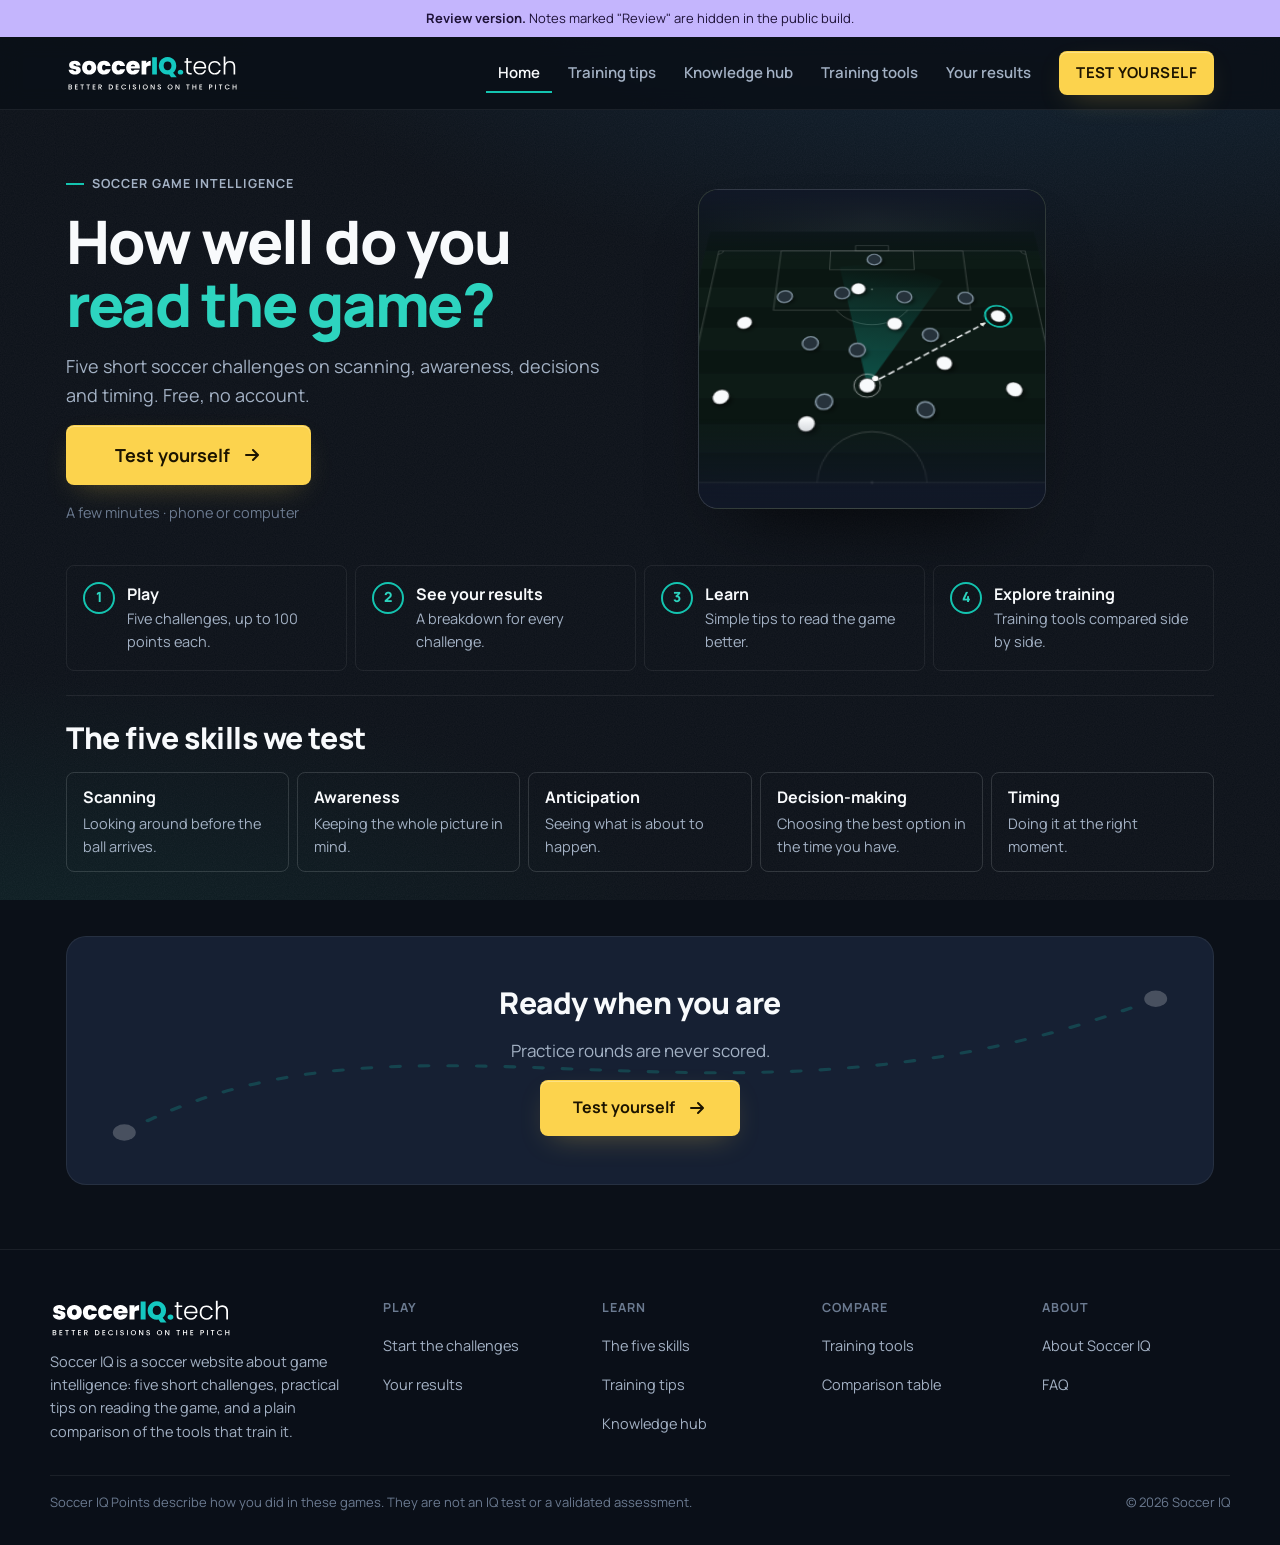
==== commit 84d1c9e3: "Update review demo: Omri's feedback (logo, typography, soccer wording, IntelliGym coupon, BlazePod, " ====
--- a/index.html
+++ b/index.html
@@ -1,21 +1,126 @@
 <!doctype html>
 <html lang="en">
 <head>
-  <meta name="robots" content="noindex, nofollow">
   <meta charset="utf-8">
   <meta name="viewport" content="width=device-width, initial-scale=1, viewport-fit=cover">
-  <title>Soccer IQ | Read the game</title>
-  <meta name="description" content="Soccer IQ: five short football challenges about reading the game, tips to train game intelligence and an honest guide to training tools.">
-  <link rel="icon" href="assets/brand/soccer-iq-icon.svg" type="image/svg+xml">
+  <title>Soccer IQ | Test how well you read the game</title>
+  <meta name="description" content="Five short soccer challenges on scanning, awareness, decisions and timing. Free, no account. Then learn how to train game intelligence.">
+  <link rel="icon" href="assets/brand/socceriq-icon.svg" type="image/svg+xml">
   <meta name="theme-color" content="#0b1018">
-  <link rel="preload" href="assets/fonts/unbounded-latin-800-normal.woff2" as="font" type="font/woff2" crossorigin>
+  <link rel="preload" href="assets/fonts/manrope-latin-800-normal.woff2" as="font" type="font/woff2" crossorigin>
   <link rel="stylesheet" href="styles/tokens.css">
   <link rel="stylesheet" href="styles/base.css">
   <link rel="stylesheet" href="styles/landing.css">
   <link rel="stylesheet" href="styles/site.css">
+  <script type="application/ld+json">{"@context":"https://schema.org","@type":"WebSite","name":"Soccer IQ","description":"Soccer IQ is a soccer website about game intelligence: five short challenges, practical tips on reading the game, and a plain comparison of the tools that train it.","publisher":{"@type":"Organization","name":"IntelliGym Labs","address":{"@type":"PostalAddress","addressRegion":"NJ","addressCountry":"US"}}}</script>
+  <meta property="og:type" content="website">
+  <meta property="og:site_name" content="Soccer IQ">
+  <meta property="og:title" content="Soccer IQ | Test how well you read the game">
+  <meta property="og:description" content="Five short soccer challenges on scanning, awareness, decisions and timing. Free, no account. Then learn how to train game intelligence.">
+  <meta name="robots" content="noindex, nofollow">
 </head>
 <body data-page="home">
-  <main id="main" class="site-main" tabindex="-1"></main>
+    <div class="review-banner" role="note"><strong>Review version.</strong> Notes marked &quot;Review&quot; are hidden in the public build.</div>
+    <a class="skip" href="#main">Skip to content</a>
+    <header class="site-header">
+      <div class="site-header__inner">
+        <a class="site-logo" href="index.html" aria-label="Soccer IQ home"><img class="" src="assets/brand/socceriq-logo-dark.svg" alt="soccerIQ.tech" width="415" height="91"></a>
+        <div class="site-header__actions">
+          <a class="btn btn--cta btn--sm header-cta" href="play.html">Test yourself</a>
+          <button class="nav-toggle" type="button" aria-expanded="false" aria-controls="site-nav">
+            <span class="nav-toggle__bars" aria-hidden="true"></span><span class="sr-only">Menu</span>
+          </button>
+        </div>
+        <nav class="nav" id="site-nav" aria-label="Main">
+          <ul class="nav__list"><li><a class="nav__link is-current" href="index.html" aria-current="page">Home</a></li><li><a class="nav__link" href="learn.html">Training tips</a></li><li><a class="nav__link" href="knowledge.html">Knowledge hub</a></li><li><a class="nav__link" href="tools.html">Training tools</a></li><li><a class="nav__link" href="results.html">Your results</a></li></ul>
+        </nav>
+      </div>
+    </header>
+  <main id="main" class="site-main" tabindex="-1" data-prerendered>
+    <section class="hero-home" aria-labelledby="home-title">
+      <div class="hero-home__copy">
+        <p class="kicker">Soccer game intelligence</p>
+        <h1 class="h-hero" id="home-title"><span>How well do you</span> <span class="hl">read the game?</span></h1>
+        <p class="lede">Five short soccer challenges on scanning, awareness, decisions and timing. Free, no account.</p>
+        <div class="cta-row"><a class="btn btn--cta" href="play.html">Test yourself <svg class="btn__arrow" viewBox="0 0 20 20" aria-hidden="true"><path d="M4 10h11m-4-5 5 5-5 5" fill="none" stroke="currentColor" stroke-width="2" stroke-linecap="round" stroke-linejoin="round"/></svg></a></div>
+        <p class="meta">A few minutes · phone or computer</p>
+      </div>
+      <div class="stage-card stage-card--mini" aria-hidden="true"><div class="stage-card__camera"><svg class="pitch" id="pitch" xmlns="http://www.w3.org/2000/svg"></svg></div></div>
+    </section>
+
+    <section class="journey" aria-label="How it works">
+      <ol class="journey__steps">
+    <li class="step">
+      <span class="step__n" aria-hidden="true">1</span>
+      <div class="step__body">
+        <h3 class="step__title"><a href="play.html">Play</a></h3>
+        <p>Five challenges, up to 100 points each.</p>
+      </div>
+    </li>
+    <li class="step">
+      <span class="step__n" aria-hidden="true">2</span>
+      <div class="step__body">
+        <h3 class="step__title"><a href="results.html">See your results</a></h3>
+        <p>A breakdown for every challenge.</p>
+      </div>
+    </li>
+    <li class="step">
+      <span class="step__n" aria-hidden="true">3</span>
+      <div class="step__body">
+        <h3 class="step__title"><a href="learn.html">Learn</a></h3>
+        <p>Simple tips to read the game better.</p>
+      </div>
+    </li>
+    <li class="step">
+      <span class="step__n" aria-hidden="true">4</span>
+      <div class="step__body">
+        <h3 class="step__title"><a href="tools.html">Explore training</a></h3>
+        <p>Training tools compared side by side.</p>
+      </div>
+    </li></ol>
+      <p class="step__mine" id="last-result" hidden></p>
+    </section>
+
+    <section class="sec sec--tight" aria-labelledby="skills-title">
+      <h2 class="h-section" id="skills-title">The five skills we test</h2>
+      <ul class="skill-chips"><li><a href="learn.html#scanning"><strong>Scanning</strong><span>Looking around before the ball arrives.</span></a></li><li><a href="learn.html#awareness"><strong>Awareness</strong><span>Keeping the whole picture in mind.</span></a></li><li><a href="learn.html#anticipation"><strong>Anticipation</strong><span>Seeing what is about to happen.</span></a></li><li><a href="learn.html#decisions"><strong>Decision-making</strong><span>Choosing the best option in the time you have.</span></a></li><li><a href="learn.html#timing"><strong>Timing</strong><span>Doing it at the right moment.</span></a></li></ul>
+    </section>
+
+    
+  <section class="final-cta" aria-labelledby="final-cta-title">
+    <h2 class="h-section" id="final-cta-title">Ready when you are</h2>
+    <p>Practice rounds are never scored.</p>
+    <a class="btn btn--cta" href="play.html">Test yourself <svg class="btn__arrow" viewBox="0 0 20 20" aria-hidden="true"><path d="M4 10h11m-4-5 5 5-5 5" fill="none" stroke="currentColor" stroke-width="2" stroke-linecap="round" stroke-linejoin="round"/></svg></a>
+  </section></main>
+    <footer class="site-footer">
+      <div class="site-footer__inner">
+        <div class="footer__brand">
+          <img class="" src="assets/brand/socceriq-logo-dark.svg" alt="soccerIQ.tech" width="415" height="91">
+          <p>Soccer IQ is a soccer website about game intelligence: five short challenges, practical tips on reading the game, and a plain comparison of the tools that train it.</p>
+        </div>
+        
+    <div class="footer__col">
+      <h2 class="footer__title">Play</h2>
+      <ul><li><a href="play.html">Start the challenges</a></li><li><a href="results.html">Your results</a></li></ul>
+    </div>
+    <div class="footer__col">
+      <h2 class="footer__title">Learn</h2>
+      <ul><li><a href="learn.html#skills">The five skills</a></li><li><a href="learn.html#tips">Training tips</a></li><li><a href="knowledge.html">Knowledge hub</a></li></ul>
+    </div>
+    <div class="footer__col">
+      <h2 class="footer__title">Compare</h2>
+      <ul><li><a href="tools.html">Training tools</a></li><li><a href="tools.html#compare">Comparison table</a></li></ul>
+    </div>
+    <div class="footer__col">
+      <h2 class="footer__title">About</h2>
+      <ul><li><a href="about.html">About Soccer IQ</a></li><li><a href="faq.html">FAQ</a></li></ul>
+    </div>
+      </div>
+      <div class="site-footer__base">
+        <p>Soccer IQ Points describe how you did in these games. They are not an IQ test or a validated assessment.</p>
+        <p>© 2026 Soccer IQ</p>
+      </div>
+    </footer>
   <noscript><p class="noscript">Soccer IQ needs JavaScript to show this page.</p></noscript>
   <script type="module" src="src/site/boot.js"></script>
 </body>
--- a/styles/tokens.css
+++ b/styles/tokens.css
@@ -3,16 +3,15 @@
    Everything else references these variables, so a brand change is one edit.
    ========================================================================== */
 
-@font-face { font-family: "Unbounded"; font-weight: 400; font-display: swap; src: url("../assets/fonts/unbounded-latin-400-normal.woff2") format("woff2"); }
-@font-face { font-family: "Unbounded"; font-weight: 600; font-display: swap; src: url("../assets/fonts/unbounded-latin-600-normal.woff2") format("woff2"); }
-@font-face { font-family: "Unbounded"; font-weight: 800; font-display: swap; src: url("../assets/fonts/unbounded-latin-800-normal.woff2") format("woff2"); }
 @font-face { font-family: "Manrope"; font-weight: 400; font-display: swap; src: url("../assets/fonts/manrope-latin-400-normal.woff2") format("woff2"); }
 @font-face { font-family: "Manrope"; font-weight: 500; font-display: swap; src: url("../assets/fonts/manrope-latin-500-normal.woff2") format("woff2"); }
+@font-face { font-family: "Manrope"; font-weight: 600; font-display: swap; src: url("../assets/fonts/manrope-latin-600-normal.woff2") format("woff2"); }
 @font-face { font-family: "Manrope"; font-weight: 700; font-display: swap; src: url("../assets/fonts/manrope-latin-700-normal.woff2") format("woff2"); }
+@font-face { font-family: "Manrope"; font-weight: 800; font-display: swap; src: url("../assets/fonts/manrope-latin-800-normal.woff2") format("woff2"); }
 
 :root {
-  /* Soccer IQ identity (logo D "Rolling ball", approved 2026-10-19): ink and teal.
-     Surfaces: deep ink, a little blue */
+  /* Soccer IQ identity: ink and teal, from Omri's logo (brand/omri/), with yellow for key
+     actions. Surfaces: deep ink, a little blue */
   --ink-0: #0b1018;
   --ink-1: #111827;
   --panel: #162033;
@@ -35,17 +34,47 @@
   --accent-ink: #04201c;     /* text on an accent background */
   --accent-glow: rgba(20, 196, 176, 0.4);
 
-  /* Review-only notes (review build) */
-  --review: #fbbf24;
-  --review-bg: rgba(251, 191, 36, 0.1);
+  /* Emphasis: yellow for the most important actions (Test yourself, the coupon button).
+     Never used for warnings or review notes. Red (--alert) only sparingly. */
+  --cta: #fcd34d;
+  --cta-hi: #fde68a;
+  --cta-ink: #1c1400;        /* text on yellow */
+  --cta-glow: rgba(252, 211, 77, 0.35);
+  --alert: #f87171;
+
+  /* Review-only notes (review build): violet, so they never look like a yellow call to action */
+  --review: #c4b5fd;
+  --review-ink: #1e1238;
+  --review-bg: rgba(196, 181, 253, 0.1);
 
   /* Opponents: dark slate so our (chalk) players always read first */
   --opp-fill: #26323b;
   --opp-stroke: #7d8f9c;
 
   /* Type */
-  --font-display: "Unbounded", "Arial Black", sans-serif;
+  /* One family. Hierarchy comes from size and weight only. --font-display is kept as an
+     alias so older rules still resolve to the same family. */
   --font-body: "Manrope", system-ui, -apple-system, "Segoe UI", sans-serif;
+  --font-display: var(--font-body);
+
+  /* Type scale (responsive). Use these, not ad-hoc sizes.
+     hero    the home and Test yourself headline
+     page    one per page: the h1
+     section h2
+     sub     h3, card titles
+     body    paragraphs
+     small   secondary text, captions
+     label   uppercase labels, kickers, table headers (with --ls-label) */
+  --fs-hero: clamp(36px, 7vw, 60px);
+  --fs-page: clamp(30px, 5vw, 44px);
+  --fs-section: clamp(23px, 3.4vw, 30px);
+  --fs-sub: 18px;
+  --fs-body: 17px;
+  --fs-small: 14.5px;
+  --fs-label: 12.5px;
+  --ls-label: 0.08em;
+  --fs-button: 16px;
+  --fs-nav: 15px;
 
   /* Spacing: 4px base, use these steps only */
   --s1: 4px; --s2: 8px; --s3: 12px; --s4: 16px; --s5: 24px; --s6: 32px; --s7: 48px; --s8: 64px;
--- a/styles/base.css
+++ b/styles/base.css
@@ -17,8 +17,8 @@
   background-attachment: fixed;
   color: var(--chalk);
   font-family: var(--font-body);
-  font-size: 16px;
-  line-height: 1.55;
+  font-size: var(--fs-body);
+  line-height: 1.6;
   -webkit-font-smoothing: antialiased;
   text-rendering: optimizeLegibility;
   overflow-x: hidden;
@@ -35,10 +35,10 @@
   display: inline-flex;
   align-items: center;
   gap: var(--s2);
-  font-family: var(--font-display);
-  font-weight: 600;
-  font-size: 12px;
-  letter-spacing: 0.16em;
+  font-family: var(--font-body);
+  font-weight: 700;
+  font-size: var(--fs-label);
+  letter-spacing: var(--ls-label);
   text-transform: uppercase;
   color: var(--muted);
 }
@@ -61,11 +61,10 @@
   padding: 0 var(--s6);
   border-radius: var(--radius-sm);
   border: 1px solid transparent;
-  font-family: var(--font-display);
-  font-weight: 600;
-  font-size: 15px;
-  letter-spacing: 0.06em;
-  text-transform: uppercase;
+  font-family: var(--font-body);
+  font-weight: 700;
+  font-size: var(--fs-button);
+  letter-spacing: 0;
   text-decoration: none;
   cursor: pointer;
   user-select: none;
@@ -83,7 +82,15 @@
 }
 .btn__arrow { width: 20px; height: 20px; transition: transform 0.2s var(--ease-out); }
 
+/* The most important action on a page (Test yourself, the coupon button): yellow */
+.btn--cta {
+  background: var(--cta);
+  color: var(--cta-ink);
+  box-shadow: 0 10px 30px -12px var(--cta-glow), inset 0 1px 0 rgba(255, 255, 255, 0.3);
+}
+
 @media (hover: hover) {
+  .btn--cta:hover { --lift: -2px; background: var(--cta-hi); }
   .btn--primary:hover { --lift: -2px; background: var(--accent-hi); box-shadow: 0 16px 36px -12px var(--accent-glow), inset 0 1px 0 rgba(255, 255, 255, 0.22); }
   .btn--primary:hover .btn__arrow { transform: translateX(3px); }
   .btn--ghost:hover { border-color: var(--muted); }
--- a/styles/landing.css
+++ b/styles/landing.css
@@ -39,10 +39,9 @@
   display: grid;
   font-family: var(--font-display);
   font-weight: 800;
-  font-size: clamp(34px, 10vw, 52px);
-  line-height: 1.02;
-  letter-spacing: -0.02em;
-  text-transform: uppercase;
+  font-size: var(--fs-hero);
+  line-height: 1.05;
+  letter-spacing: -0.03em;
   margin-top: var(--s1);
 }
 .headline__accent { color: var(--accent); }
@@ -232,7 +231,7 @@
     min-height: calc(100svh - 72px - 160px);
   }
   .hero__copy { order: -1; gap: var(--s5); }
-  .headline { font-size: clamp(48px, 4.4vw, 66px); }
+  .headline { font-size: var(--fs-hero); }
   .lede { font-size: 18px; }
   .cta { justify-items: start; }
   .cta .btn { width: auto; min-width: 260px; }
@@ -250,6 +249,6 @@
   .topbar { height: 56px; }
   .hero { gap: var(--s4); }
   .hero__copy { gap: var(--s3); }
-  .headline { font-size: clamp(30px, 9vw, 44px); }
+  .headline { font-size: clamp(32px, 9vw, 40px); }
   .lede { font-size: 15px; }
 }
--- a/styles/site.css
+++ b/styles/site.css
@@ -1,12 +1,39 @@
 /* ==========================================================================
-   Site pages: header, navigation, footer, content sections, tables, review notes.
-   The game screens keep their own styles (landing.css, game.css).
-   Mobile first; the wide-screen rules are at the end of each block.
+   Site pages: header, navigation, footer, type scale, sections, tables, review notes.
+   The game screens keep their own layout (landing.css, game.css) and share the tokens.
+   Mobile first; wide-screen rules follow each block.
    ========================================================================== */
 
-/* ---------- Shared primitives ---------- */
+/* ---------- Type system (sizes come from tokens.css) ---------- */
+
+.h-hero, .h-page, .h-section, .sec__title, .h-sub {
+  font-family: var(--font-body);
+  color: var(--chalk);
+  text-wrap: balance;
+}
+.h-hero { font-size: var(--fs-hero); font-weight: 800; line-height: 1.05; letter-spacing: -0.03em; }
+.h-page { font-size: var(--fs-page); font-weight: 800; line-height: 1.1; letter-spacing: -0.025em; }
+.h-section, .sec__title { font-size: var(--fs-section); font-weight: 800; line-height: 1.2; letter-spacing: -0.015em; }
+.h-sub { font-size: var(--fs-sub); font-weight: 700; line-height: 1.3; }
+.hl { color: var(--accent-hi); }
+
+.lede { color: var(--muted); font-size: calc(var(--fs-body) + 1px); max-width: 60ch; }
+.prose { max-width: 70ch; }
+.small { font-size: var(--fs-small); color: var(--muted); }
+.meta { font-size: var(--fs-small); color: var(--dim); }
+.label {
+  font-size: var(--fs-label); font-weight: 700; letter-spacing: var(--ls-label);
+  text-transform: uppercase; color: var(--dim);
+}
+.label--accent { color: var(--accent-hi); }
+
+a { text-underline-offset: 3px; }
+.text-link { display: inline-flex; gap: 6px; align-items: center; min-height: 44px; color: var(--accent-hi); font-weight: 700; text-decoration: none; }
+.text-link:hover { text-decoration: underline; }
+.prose a, .small a, .faq__a a, .lede a, .sec__lede a { color: var(--accent-hi); }
 
 .sr-only { position: absolute; width: 1px; height: 1px; padding: 0; margin: -1px; overflow: hidden; clip: rect(0 0 0 0); white-space: nowrap; border: 0; }
+.ext { margin-left: 2px; font-size: 0.85em; }
 
 .skip {
   position: absolute; left: var(--s4); top: -100px; z-index: 100;
@@ -19,93 +46,72 @@
   outline: 2px solid var(--accent-hi); outline-offset: 3px; border-radius: 4px;
 }
 
-.site-main { display: block; max-width: 1180px; margin: 0 auto; padding: 0 var(--s4) var(--s8); }
-.site-main:focus { outline: none; }
-.page--play { padding-top: var(--s4); }
-
-.display {
-  font-family: var(--font-display);
-  font-weight: 800;
-  line-height: 1.02;
-  letter-spacing: -0.025em;
-  font-size: clamp(36px, 10vw, 64px);
-}
-.display--lg { font-size: clamp(30px, 8vw, 52px); }
-.display--md { font-size: clamp(24px, 6vw, 36px); }
-.hl { color: var(--accent); }
-
-.lede { color: var(--muted); font-size: 17px; max-width: 60ch; }
-.prose { max-width: 70ch; }
-.small { font-size: 13.5px; color: var(--muted); }
-.meta { font-size: 13px; color: var(--dim); }
-
-.btn--sm { min-height: 44px; padding: 0 var(--s4); font-size: 13px; }
+/* ---------- Buttons (base in base.css) ---------- */
+
+.btn--sm { min-height: 44px; padding: 0 var(--s4); font-size: 15px; }
 .btn--text {
   background: none; border: 0; color: var(--muted); min-height: 44px; padding: 0 var(--s2);
-  font-family: var(--font-body); font-weight: 600; font-size: 15px; letter-spacing: 0; text-transform: none;
-  text-decoration: underline; text-underline-offset: 3px;
+  font-weight: 600; font-size: var(--fs-small); text-decoration: underline;
 }
 .btn--text:hover { color: var(--chalk); }
-
 .cta-row { display: flex; flex-wrap: wrap; gap: var(--s3); align-items: center; }
-.cta-row--center { justify-content: center; }
-
-.ext { margin-left: 2px; font-size: 0.85em; }
-
-.tag {
-  display: inline-block; padding: 2px 8px; border-radius: 999px;
-  border: 1px solid var(--rule); font-size: 11.5px; font-weight: 700; letter-spacing: 0.04em;
-  color: var(--muted); vertical-align: middle;
-}
-.tag--partner { border-color: var(--accent); color: var(--accent-hi); }
-
-.disclosure { font-size: 13.5px; color: var(--muted); }
-.disclosure a, .small a, .src a, .prose a, .faq__a a, .footer__disclosure a { color: var(--accent-hi); text-underline-offset: 3px; }
-
-.src { font-size: 12.5px; color: var(--dim); margin-top: var(--s2); }
-.src a { color: var(--muted); }
-.src__date { white-space: nowrap; }
-
-/* ---------- Review-only notes (review build) ---------- */
+
+/* The coupon: the one large commercial button, inside the provider's profile */
+.coupon { display: grid; gap: var(--s3); }
+.btn--coupon {
+  width: 100%; min-height: 64px; font-size: 17px; font-weight: 800; letter-spacing: 0.02em;
+  text-transform: uppercase; gap: var(--s3);
+}
+.btn--coupon[disabled] { cursor: not-allowed; opacity: 0.92; }
+.coupon__ball {
+  width: 22px; height: 22px; flex: none; border-radius: 50%;
+  background:
+    radial-gradient(circle at 50% 50%, var(--cta-ink) 0 22%, transparent 23%),
+    radial-gradient(circle at 50% 50%, transparent 0 60%, var(--cta-ink) 61% 68%, transparent 69%);
+  box-shadow: inset 0 0 0 2px var(--cta-ink);
+}
+.coupon__details { display: grid; gap: var(--s1); font-size: var(--fs-small); }
+.coupon__details div { display: flex; gap: var(--s2); }
+.coupon__details dt { color: var(--dim); min-width: 110px; }
+
+/* ---------- Review-only notes (review build): violet, never yellow ---------- */
 
 .review-banner {
   position: relative; z-index: 30;
   padding: var(--s2) var(--s4); font-size: 13px; text-align: center;
-  background: var(--review); color: #2a1d00;
+  background: var(--review); color: var(--review-ink);
 }
 .review-note {
   margin-top: var(--s3); padding: var(--s3); border-radius: var(--radius-sm);
   border: 1px dashed var(--review); background: var(--review-bg);
-  font-size: 13.5px; color: #fde68a;
+  font-size: var(--fs-small); color: #ddd6fe;
 }
 .review-note__tag {
   display: inline-block; margin-right: 6px; padding: 1px 6px; border-radius: 4px;
-  background: var(--review); color: #2a1d00; font-size: 11px; font-weight: 700; letter-spacing: 0.06em; text-transform: uppercase;
-}
-.status {
-  display: inline-block; margin: var(--s2) 0 0; padding: 2px 8px; border-radius: 999px;
-  border: 1px solid var(--review); color: var(--review); font-size: 11.5px; font-weight: 700;
-  font-family: var(--font-body); letter-spacing: 0.02em; text-transform: none; vertical-align: middle;
+  background: var(--review); color: var(--review-ink); font-size: 11px; font-weight: 800; letter-spacing: 0.06em; text-transform: uppercase;
 }
 
 /* ---------- Header and navigation ---------- */
 
 .site-header {
   position: sticky; top: 0; z-index: 20;
-  background: rgba(11, 16, 24, 0.86);
+  background: rgba(11, 16, 24, 0.9);
   backdrop-filter: blur(10px);
   border-bottom: 1px solid var(--rule-soft);
   padding-top: env(safe-area-inset-top);
 }
 .site-header__inner {
   max-width: 1180px; margin: 0 auto; padding: 0 var(--s4);
-  height: 64px; display: flex; align-items: center; justify-content: space-between; gap: var(--s4);
-}
-.site-logo { display: inline-flex; padding: 6px 0; }
-.site-logo img { display: block; height: 30px; width: auto; }
+  height: 64px; display: flex; align-items: center; gap: var(--s4);
+}
+.site-logo { display: inline-flex; padding: 6px 0; margin-right: auto; flex: none; }
+.site-logo img { display: block; height: 34px; width: auto; }
+.site-header__actions { display: flex; align-items: center; gap: var(--s2); }
+.header-cta { white-space: nowrap; text-transform: uppercase; letter-spacing: 0.03em; }
+.header-cta[aria-current="page"] { box-shadow: 0 0 0 2px var(--ink-0), 0 0 0 4px var(--cta); }
 
 .nav-toggle {
-  width: 44px; height: 44px; display: grid; place-items: center;
+  width: 44px; height: 44px; display: grid; place-items: center; flex: none;
   background: none; border: 1px solid var(--rule); border-radius: var(--radius-sm); color: var(--chalk); cursor: pointer;
 }
 .nav-toggle__bars, .nav-toggle__bars::before, .nav-toggle__bars::after {
@@ -122,9 +128,9 @@
   display: none;
   position: absolute; left: 0; right: 0; top: 100%;
   background: var(--ink-1); border-bottom: 1px solid var(--rule);
-  padding: var(--s3) var(--s4) var(--s5);
-}
-.nav.is-open { display: grid; gap: var(--s4); }
+  padding: var(--s2) var(--s4) var(--s4);
+}
+.nav.is-open { display: block; }
 .nav__list { list-style: none; display: grid; }
 .nav__link {
   display: block; padding: var(--s3) 0; text-decoration: none; font-weight: 600; font-size: 17px;
@@ -133,66 +139,89 @@
 .nav__link:hover, .nav__link.is-current { color: var(--chalk); }
 .nav__link.is-current { box-shadow: inset 3px 0 0 var(--accent); padding-left: var(--s3); }
 
+@media (max-width: 400px) {
+  .site-logo img { height: 28px; }
+  .header-cta { padding: 0 var(--s3); font-size: 14px; }
+}
+
 @media (min-width: 980px) {
   .site-header__inner { height: 72px; }
+  .site-logo img { height: 38px; }
   .nav-toggle { display: none; }
-  .nav, .nav.is-open {
-    display: flex; position: static; align-items: center; gap: var(--s5);
-    background: none; border: 0; padding: 0;
-  }
+  /* The nav follows the menu button in the markup (so it is next in tab order on phones); shown before the CTA here */
+  .nav { order: 1; }
+  .site-header__actions { order: 2; }
+  .nav, .nav.is-open { display: block; position: static; background: none; border: 0; padding: 0; }
   .nav__list { display: flex; gap: var(--s1); }
-  .nav__link { border: 0; padding: var(--s2) var(--s3); font-size: 14.5px; border-radius: 6px; }
-  .nav__link.is-current { box-shadow: inset 0 -2px 0 var(--accent); padding-left: var(--s3); border-radius: 0; }
+  .nav__link { border: 0; padding: var(--s2) var(--s3); font-size: var(--fs-nav); }
+  .nav__link.is-current { box-shadow: inset 0 -2px 0 var(--accent); padding-left: var(--s3); }
 }
 
 /* ---------- Footer ---------- */
 
 .site-footer { border-top: 1px solid var(--rule-soft); background: rgba(11, 16, 24, 0.6); padding: var(--s7) var(--s4) var(--s6); }
 .site-footer__inner { max-width: 1180px; margin: 0 auto; display: grid; gap: var(--s6); grid-template-columns: 1fr 1fr; }
-.footer__brand { grid-column: 1 / -1; display: grid; gap: var(--s3); max-width: 46ch; color: var(--muted); font-size: 14px; }
-.footer__brand img { height: 30px; width: auto; }
-.footer__title { font-family: var(--font-display); font-size: 12px; font-weight: 600; letter-spacing: 0.12em; text-transform: uppercase; color: var(--dim); margin-bottom: var(--s3); }
-.footer__col ul { list-style: none; display: grid; gap: var(--s1); }
-.footer__col a { display: inline-block; padding: 6px 0; color: var(--muted); text-decoration: none; font-size: 14.5px; }
+.footer__brand { grid-column: 1 / -1; display: grid; gap: var(--s3); max-width: 46ch; color: var(--muted); font-size: var(--fs-small); }
+.footer__brand img { height: 40px; width: auto; }
+.footer__title { font-size: var(--fs-label); font-weight: 700; letter-spacing: var(--ls-label); text-transform: uppercase; color: var(--dim); margin-bottom: var(--s2); }
+.footer__col ul { list-style: none; display: grid; }
+.footer__col a { display: inline-block; padding: 8px 0; color: var(--muted); text-decoration: none; font-size: var(--fs-small); }
 .footer__col a:hover { color: var(--chalk); text-decoration: underline; }
 .site-footer__base {
   max-width: 1180px; margin: var(--s6) auto 0; padding-top: var(--s4); border-top: 1px solid var(--rule-soft);
-  display: grid; gap: var(--s2); font-size: 12.5px; color: var(--dim);
-}
-.site-footer .review-note { max-width: 1180px; margin: var(--s4) auto 0; }
+  display: grid; gap: var(--s2); font-size: 13px; color: var(--dim);
+}
 @media (min-width: 860px) {
   .site-footer__inner { grid-template-columns: 1.6fr repeat(4, 1fr); }
   .footer__brand { grid-column: auto; }
   .site-footer__base { grid-template-columns: 1fr auto; }
 }
 
-/* ---------- Sections ---------- */
-
-.page-head { display: grid; gap: var(--s4); padding: var(--s7) 0 var(--s5); }
+/* ---------- Page frame and sections ---------- */
+
+.site-main { display: block; max-width: 1180px; margin: 0 auto; padding: 0 var(--s4) var(--s8); }
+.site-main:focus { outline: none; }
+.page--play { padding-top: var(--s4); }
+
+/* Subtle pitch markings behind each page head: a halfway line and centre circle, top right */
+.page-head {
+  position: relative; display: grid; gap: var(--s3); padding: var(--s7) 0 var(--s5);
+  isolation: isolate;
+}
+.page-head::before {
+  content: ""; position: absolute; z-index: -1; pointer-events: none;
+  right: 0; top: 8px; width: min(46vw, 420px); aspect-ratio: 1;
+  background: url("data:image/svg+xml,%3Csvg xmlns='http://www.w3.org/2000/svg' viewBox='0 0 200 200' fill='none' stroke='%2314c4b0' stroke-width='1.2'%3E%3Ccircle cx='100' cy='100' r='46'/%3E%3Ccircle cx='100' cy='100' r='2.5' fill='%2314c4b0'/%3E%3Cpath d='M100 0v200'/%3E%3Cpath d='M0 40h40v120H0' /%3E%3C/svg%3E") no-repeat center / contain;
+  opacity: 0.09;
+}
 .page-head .kicker a { color: inherit; }
-.sec { padding: var(--s7) 0 var(--s4); border-top: 1px solid var(--rule-soft); scroll-margin-top: 88px; }
+.operator { font-size: var(--fs-sub); font-weight: 600; color: var(--chalk); margin-top: calc(var(--s2) * -1); }
+
+.sec { padding: var(--s7) 0 var(--s4); border-top: 1px solid var(--rule-soft); }
+.sec--tight { padding-top: var(--s5); }
 .page-head + .sec, .subnav + .sec { border-top: 0; }
-.sec__title { font-family: var(--font-display); font-weight: 800; font-size: clamp(22px, 5.5vw, 32px); letter-spacing: -0.02em; line-height: 1.1; margin-bottom: var(--s4); }
+.sec__title { margin-bottom: var(--s4); }
 .sec__lede { color: var(--muted); max-width: 66ch; margin-bottom: var(--s5); }
-.sec h3 { font-family: var(--font-display); font-weight: 600; font-size: 17px; letter-spacing: -0.01em; line-height: 1.25; }
-.sub { margin: var(--s6) 0 var(--s3); }
+.sec .h-section { margin-bottom: var(--s4); }
 [id] { scroll-margin-top: 88px; }
 
-.subnav {
-  display: flex; gap: var(--s2); overflow-x: auto; padding: var(--s2) 0 var(--s3); margin-bottom: var(--s2);
-  scrollbar-width: none;
-}
+.subnav { display: flex; gap: var(--s2); overflow-x: auto; padding: var(--s2) 0 var(--s3); scrollbar-width: none; }
 .subnav a {
   flex: none; padding: 8px 14px; border-radius: 999px; border: 1px solid var(--rule);
-  font-size: 14px; font-weight: 600; text-decoration: none; color: var(--muted);
+  font-size: var(--fs-small); font-weight: 600; text-decoration: none; color: var(--muted);
 }
 .subnav a:hover { color: var(--chalk); border-color: var(--muted); }
 
+/* Closing invitation, with a faint dotted passing path behind it */
 .final-cta {
+  position: relative; overflow: hidden; isolation: isolate;
   margin-top: var(--s7); padding: var(--s7) var(--s5); border-radius: var(--radius-lg); text-align: center;
   display: grid; gap: var(--s4); justify-items: center;
-  background: radial-gradient(80% 120% at 50% 0%, rgba(20, 196, 176, 0.16), rgba(20, 196, 176, 0) 70%), var(--panel);
-  border: 1px solid var(--rule-soft);
+  background: var(--panel); border: 1px solid var(--rule-soft);
+}
+.final-cta::before {
+  content: ""; position: absolute; inset: 0; z-index: -1; pointer-events: none; opacity: 0.22;
+  background: url("data:image/svg+xml,%3Csvg xmlns='http://www.w3.org/2000/svg' viewBox='0 0 400 120' preserveAspectRatio='none'%3E%3Cpath d='M20 95 C120 20 230 110 380 30' fill='none' stroke='%2314c4b0' stroke-width='1.5' stroke-dasharray='3 7' stroke-linecap='round'/%3E%3Ccircle cx='20' cy='95' r='4' fill='%23f8fafc'/%3E%3Ccircle cx='380' cy='30' r='4' fill='%23f8fafc'/%3E%3C/svg%3E") no-repeat center / 100% 100%;
 }
 .final-cta p { color: var(--muted); max-width: 50ch; }
 
@@ -200,230 +229,165 @@
 .ticks li { position: relative; padding-left: 22px; }
 .ticks li::before { content: ""; position: absolute; left: 2px; top: 0.6em; width: 9px; height: 9px; border-radius: 50%; border: 2px solid var(--accent); }
 
-.card, .skill, .tip, .tool, .study, .offer, .quote, .why-points > div, .claims li, .res-total, .empty {
+.skill, .tip, .tool, .study, .claims li, .res-total, .empty {
   background: var(--panel); border: 1px solid var(--rule-soft); border-radius: var(--radius-lg); padding: var(--s5);
 }
 
-/* ---------- Home: guided journey ---------- */
-
-.journey { display: grid; gap: var(--s6); padding: var(--s6) 0 var(--s7); }
-.journey__lead { display: grid; gap: var(--s4); align-content: start; }
-.journey__lead .display span { display: block; }
-.journey .meta { margin-top: calc(var(--s2) * -1); }
-.stage-card--mini { height: 220px; margin-top: var(--s2); }
+.tag {
+  display: inline-block; padding: 2px 8px; border-radius: 999px;
+  border: 1px solid var(--rule); font-size: 12px; font-weight: 700;
+  color: var(--muted); vertical-align: middle;
+}
+
+/* ---------- Home ---------- */
+
+.hero-home { display: grid; gap: var(--s5); padding: var(--s6) 0 var(--s5); align-items: center; }
+.hero-home__copy { display: grid; gap: var(--s4); }
+.hero-home .h-hero span { display: block; }
+.hero-home .btn--cta { min-height: 60px; padding: 0 var(--s7); font-size: 18px; }
+.stage-card--mini { height: 220px; }
 .stage-card--mini .pitch { width: 92%; }
-
-.journey__steps { list-style: none; display: grid; gap: var(--s3); counter-reset: step; position: relative; }
+@media (min-width: 960px) {
+  .hero-home { grid-template-columns: minmax(0, 1.1fr) minmax(0, 1fr); gap: var(--s8); padding: var(--s8) 0 var(--s6); }
+  .stage-card--mini { height: 320px; }
+}
+
+.journey { padding: var(--s2) 0 var(--s5); }
+.journey__steps { list-style: none; display: grid; gap: var(--s2); grid-template-columns: repeat(auto-fit, minmax(200px, 1fr)); }
 .step {
-  display: grid; grid-template-columns: 48px 1fr; gap: var(--s4);
-  padding: var(--s5); border-radius: var(--radius-lg); background: var(--panel); border: 1px solid var(--rule-soft);
-}
-.step:first-child { border-color: rgba(20, 196, 176, 0.5); box-shadow: 0 20px 50px -30px var(--accent-glow); }
+  display: grid; grid-template-columns: 32px 1fr; gap: var(--s3); align-items: start;
+  padding: var(--s4); border-radius: var(--radius-sm); border: 1px solid var(--rule-soft);
+}
 .step__n {
-  width: 48px; height: 48px; border-radius: 50%; display: grid; place-items: center;
-  font-family: var(--font-display); font-weight: 800; font-size: 15px;
-  background: var(--ink-1); border: 2px solid var(--accent); color: var(--accent-hi);
-}
-.step__body { display: grid; gap: var(--s2); }
-.step__title { font-family: var(--font-display); font-weight: 800; font-size: 20px; letter-spacing: -0.01em; }
-.step__body p { color: var(--muted); }
-.step__mine { color: var(--chalk) !important; font-size: 14px; }
+  width: 32px; height: 32px; border-radius: 50%; display: grid; place-items: center;
+  font-weight: 800; font-size: 14px; border: 2px solid var(--accent); color: var(--accent-hi);
+}
+.step__title { font-size: 16px; font-weight: 700; }
+.step__title a { text-decoration: none; }
+.step__title a:hover { text-decoration: underline; }
+.step__body p { color: var(--muted); font-size: var(--fs-small); }
+.step__mine { margin-top: var(--s3); font-size: var(--fs-small); color: var(--muted); }
 .step__mine strong { color: var(--accent-hi); }
-.step__link {
-  display: inline-flex; gap: 6px; align-items: center; min-height: 44px; width: fit-content;
-  color: var(--accent-hi); font-weight: 700; text-decoration: none;
-}
-.step__link:hover { text-decoration: underline; text-underline-offset: 3px; }
-
-@media (min-width: 960px) {
-  .journey { grid-template-columns: minmax(0, 1fr) minmax(0, 1fr); gap: var(--s8); padding-top: var(--s8); align-items: start; }
-  .journey__lead { position: sticky; top: 104px; }
-  .stage-card--mini { height: 260px; }
-  .journey__steps::before {
-    content: ""; position: absolute; left: calc(var(--s5) + 23px); top: 40px; bottom: 40px; width: 2px;
-    background: linear-gradient(var(--accent), rgba(20, 196, 176, 0.1));
-  }
-  .step { position: relative; }
-}
-
-.skill-chips { list-style: none; display: grid; gap: var(--s3); grid-template-columns: repeat(auto-fit, minmax(200px, 1fr)); margin-bottom: var(--s5); }
+.step__mine a { color: var(--accent-hi); }
+
+.skill-chips { list-style: none; display: grid; gap: var(--s2); grid-template-columns: repeat(auto-fit, minmax(190px, 1fr)); }
 .skill-chips a {
-  display: grid; gap: 4px; height: 100%; padding: var(--s4); border-radius: var(--radius-sm);
+  display: grid; gap: 2px; height: 100%; padding: var(--s3) var(--s4); border-radius: var(--radius-sm);
   border: 1px solid var(--rule); text-decoration: none; transition: border-color 0.2s;
 }
 .skill-chips a:hover { border-color: var(--accent); }
-.skill-chips strong { font-family: var(--font-display); font-weight: 600; font-size: 15px; }
-.skill-chips span { color: var(--muted); font-size: 14px; }
-.why-points { display: grid; gap: var(--s3); grid-template-columns: repeat(auto-fit, minmax(240px, 1fr)); }
-.why-points p { color: var(--muted); margin-top: var(--s2); }
-
-.tool-tiles { display: grid; gap: var(--s3); grid-template-columns: repeat(auto-fit, minmax(220px, 1fr)); margin-bottom: var(--s4); }
-.tool-tile {
-  display: grid; gap: var(--s2); align-content: start; padding: var(--s5); border-radius: var(--radius-lg);
-  background: var(--panel); border: 1px solid var(--rule-soft); text-decoration: none; transition: border-color 0.2s, transform 0.2s var(--ease-out);
-}
-.tool-tile:hover { border-color: var(--muted); transform: translateY(-2px); }
-.tool-tile.is-featured { border-color: rgba(20, 196, 176, 0.55); }
-.tool-tile__name { font-family: var(--font-display); font-weight: 600; font-size: 17px; }
-.tool-tile__format { color: var(--muted); font-size: 14.5px; }
-.tool-tile .tag { justify-self: start; }
-#tools .btn { margin-top: var(--s4); }
-
-.quotes { display: grid; gap: var(--s3); grid-template-columns: repeat(auto-fit, minmax(280px, 1fr)); margin-bottom: var(--s5); }
-.quote { display: grid; gap: var(--s3); align-content: start; }
-.quote__about { font-size: 12px; font-weight: 700; letter-spacing: 0.06em; text-transform: uppercase; color: var(--accent-hi); }
-.quote__text { font-size: 17px; line-height: 1.5; }
-.quote__who { display: grid; gap: 2px; font-size: 14px; }
-.quote__who span { color: var(--muted); }
-
-/* ---------- Learn ---------- */
+.skill-chips strong { font-size: 16px; }
+.skill-chips span { color: var(--muted); font-size: var(--fs-small); }
+
+/* ---------- Training tips ---------- */
 
 .skills { display: grid; gap: var(--s3); }
-.skill { display: grid; gap: var(--s3); position: relative; }
-.skill__n { font-family: var(--font-display); font-weight: 800; font-size: 13px; color: var(--accent-hi); }
-.skill__name { font-size: 22px !important; }
+.skill { display: grid; gap: var(--s3); }
+.skill__n { font-size: var(--fs-label); font-weight: 700; letter-spacing: var(--ls-label); text-transform: uppercase; color: var(--accent-hi); }
 .skill__line { color: var(--chalk); font-weight: 600; }
-.skill > p { color: var(--muted); max-width: 70ch; }
-.skill__sub { font-size: 12px; letter-spacing: 0.1em; text-transform: uppercase; color: var(--dim); }
-.skill__try { font-size: 14px; }
-.skill__try a { color: var(--accent-hi); }
+.skill > p:not(.skill__n):not(.skill__line):not(.small) { color: var(--muted); max-width: 70ch; }
+.skill .small a { color: var(--accent-hi); }
 @media (min-width: 860px) { .skills { grid-template-columns: 1fr 1fr; } .skill:first-child { grid-column: 1 / -1; } }
 
 .filter { display: flex; flex-wrap: wrap; gap: var(--s2); margin-bottom: var(--s4); }
 .chip {
-  min-height: 40px; padding: 0 var(--s4); border-radius: 999px; cursor: pointer;
-  background: none; border: 1px solid var(--rule); color: var(--muted); font: 600 14px var(--font-body);
+  min-height: 44px; padding: 0 var(--s4); border-radius: 999px; cursor: pointer;
+  background: none; border: 1px solid var(--rule); color: var(--muted); font: 600 15px var(--font-body);
 }
 .chip[aria-pressed="true"] { background: var(--accent); border-color: var(--accent); color: var(--accent-ink); }
 .tips { display: grid; gap: var(--s3); grid-template-columns: repeat(auto-fit, minmax(280px, 1fr)); }
 .tip { display: grid; gap: var(--s2); align-content: start; }
-.tip p { color: var(--muted); }
-.tip__for { font-size: 12px !important; font-weight: 700; letter-spacing: 0.06em; text-transform: uppercase; color: var(--accent-hi) !important; }
-.advice { list-style: none; display: grid; gap: var(--s3); margin-bottom: var(--s4); counter-reset: adv; }
-.advice li { padding: var(--s4) var(--s4) var(--s4) var(--s7); position: relative; border-left: 2px solid var(--rule); }
-.advice li::before { counter-increment: adv; content: counter(adv); position: absolute; left: var(--s4); top: var(--s4); font-family: var(--font-display); font-weight: 800; color: var(--accent-hi); }
-
-/* ---------- Tools ---------- */
+.tip > p:last-child { color: var(--muted); }
+
+/* ---------- Training tools ---------- */
 
 .tools { display: grid; gap: var(--s4); }
 @media (min-width: 860px) { .tools { grid-template-columns: 1fr 1fr; } }
 .tool { display: grid; gap: var(--s4); align-content: start; }
-.tool--featured { border-color: rgba(20, 196, 176, 0.55); }
-.tool__head { display: grid; gap: 4px; }
-.tool__flag { font-size: 12px; font-weight: 700; letter-spacing: 0.06em; text-transform: uppercase; color: var(--accent-hi); }
-.tool__name { font-size: 22px !important; }
-.tool__company { font-size: 13.5px; color: var(--dim); }
+.tool__head { display: grid; gap: 2px; }
+.tool__name { font-size: 22px; }
+.tool__company { font-size: var(--fs-small); color: var(--dim); }
 .tool > p { color: var(--muted); }
-.tool__rel { font-size: 13.5px; color: var(--dim) !important; }
+.tool__more { font-size: var(--fs-small); }
+.tool__more a { color: var(--accent-hi); }
 .facts { display: grid; gap: var(--s3); }
-.facts dt { font-size: 12px; font-weight: 700; letter-spacing: 0.06em; text-transform: uppercase; color: var(--dim); }
-.facts dd { font-size: 15px; }
-.facts--grid { grid-template-columns: repeat(auto-fit, minmax(260px, 1fr)); gap: var(--s4) var(--s5); }
-.facts--grid > div { padding: var(--s4); border-radius: var(--radius-sm); background: var(--panel); border: 1px solid var(--rule-soft); }
-
-details.sources summary, .terms-confirm summary, .faq__item summary { cursor: pointer; }
-details.sources { font-size: 13.5px; color: var(--muted); }
-details.sources summary { min-height: 32px; display: flex; align-items: center; }
-details.sources ul { list-style: none; display: grid; gap: 6px; padding: var(--s2) 0 0 var(--s3); }
-details.sources a { color: var(--muted); }
+.facts dt { font-size: var(--fs-label); font-weight: 700; letter-spacing: var(--ls-label); text-transform: uppercase; color: var(--dim); }
+.facts dd { font-size: 15.5px; }
 
 .table-wrap {
   position: relative; overflow-x: auto; border: 1px solid var(--rule); border-radius: var(--radius-sm); background: var(--ink-1);
   -webkit-overflow-scrolling: touch;
 }
-.table-wrap:focus-visible { outline: 2px solid var(--accent-hi); }
-table { border-collapse: separate; border-spacing: 0; width: 100%; font-size: 14px; }
+table { border-collapse: separate; border-spacing: 0; width: 100%; font-size: 14.5px; }
 th, td { text-align: left; vertical-align: top; padding: var(--s3) var(--s4); border-bottom: 1px solid var(--rule-soft); }
 tbody tr:last-child > * { border-bottom: 0; }
-thead th { font-family: var(--font-display); font-weight: 600; font-size: 14px; background: var(--panel-2); }
+thead th { font-weight: 700; font-size: 15px; background: var(--panel-2); }
 thead th a { color: var(--accent-hi); }
 
-.compare { min-width: 880px; table-layout: fixed; }
-.compare thead td { background: var(--panel-2); width: 150px; }
+.compare { min-width: 1040px; table-layout: fixed; }
 .compare tbody th, .compare thead td {
   position: sticky; left: 0; z-index: 1; width: 150px;
-  background: var(--panel-2); font-size: 13px; font-weight: 700; color: var(--muted);
+  background: var(--panel-2); font-size: 13.5px; font-weight: 700; color: var(--muted);
   box-shadow: 1px 0 0 var(--rule);
 }
-.compare td { color: var(--chalk); line-height: 1.45; }
-.cell__src { font-size: 12px; color: var(--dim); white-space: nowrap; }
-.cell__src:hover { color: var(--accent-hi); }
+.compare td { color: var(--chalk); line-height: 1.5; }
 .compare .review-note { font-size: 12.5px; padding: var(--s2); }
-@media (max-width: 599px) { .compare { min-width: 780px; } .compare tbody th, .compare thead td { width: 108px; padding: var(--s3); } }
-.table-hint { font-size: 12.5px; color: var(--dim); margin: var(--s2) 0 var(--s4); }
-@media (min-width: 1100px) { .table-hint { display: none; } }
-
-/* ---------- IntelliGym ---------- */
+.table-hint { font-size: 13px; color: var(--dim); margin: var(--s2) 0 var(--s4); }
+@media (max-width: 599px) {
+  .compare { min-width: 900px; }
+  .compare tbody th, .compare thead td { width: 108px; padding: var(--s3); }
+}
+@media (min-width: 1240px) { .table-hint { display: none; } }
+
+.terms-confirm { padding: var(--s3); border-radius: var(--radius-sm); border: 1px dashed var(--review); background: var(--review-bg); font-size: var(--fs-small); }
+.terms-confirm summary { cursor: pointer; font-weight: 700; min-height: 32px; display: flex; flex-wrap: wrap; gap: var(--s2); align-items: center; }
+.ttc { padding-top: var(--s3); margin-top: var(--s3); border-top: 1px solid rgba(196, 181, 253, 0.25); }
+.ttc h4 { margin-bottom: var(--s2); }
+.ttc ul { display: grid; gap: var(--s2); padding-left: var(--s5); }
+.ttc a { color: #ddd6fe; }
+
+/* ---------- Knowledge hub ---------- */
 
 .studies { display: grid; gap: var(--s3); }
 @media (min-width: 860px) { .studies { grid-template-columns: 1fr 1fr; } }
 .study { display: grid; gap: var(--s3); align-content: start; }
 .study__dl { display: grid; gap: var(--s3); }
-.study__dl dt { font-size: 12px; font-weight: 700; letter-spacing: 0.06em; text-transform: uppercase; color: var(--dim); }
+.study__dl dt { font-size: var(--fs-label); font-weight: 700; letter-spacing: var(--ls-label); text-transform: uppercase; color: var(--dim); }
 .study__dl dd { color: var(--muted); }
-
-.plan-group { margin-bottom: var(--s5); }
-.plan-group h3 { margin-bottom: var(--s3); }
-.prices { min-width: 560px; }
-.prices tbody th { font-weight: 700; }
-.prices td:nth-child(2) { font-weight: 700; white-space: nowrap; }
-
-.offers { display: grid; gap: var(--s3); grid-template-columns: repeat(auto-fit, minmax(280px, 1fr)); }
-.offer { display: grid; gap: var(--s3); align-content: start; }
-.offer p { color: var(--muted); }
-.offer--pending { border-style: dashed; }
-.offer__meta { display: grid; gap: var(--s2); font-size: 13.5px; }
-.offer__meta div { display: flex; gap: var(--s2); }
-.offer__meta dt { color: var(--dim); min-width: 110px; }
-
-.terms-confirm {
-  margin: var(--s4) 0; padding: var(--s4); border-radius: var(--radius-sm);
-  border: 1px dashed var(--review); background: var(--review-bg);
-}
-.terms-confirm summary { display: flex; flex-wrap: wrap; gap: var(--s2); align-items: center; font-weight: 700; min-height: 32px; }
-.terms-confirm summary .small { font-weight: 400; color: #fde68a; }
-.ttc { padding-top: var(--s4); margin-top: var(--s4); border-top: 1px solid rgba(251, 191, 36, 0.25); }
-.ttc h4 { margin-bottom: var(--s2); }
-.ttc ul { display: grid; gap: var(--s3); padding-left: var(--s5); }
-
-.buy { list-style: none; display: grid; gap: var(--s3); }
-@media (min-width: 700px) { .buy { grid-template-columns: repeat(2, minmax(0, 1fr)); } }
-.buy .btn { width: 100%; text-align: center; }
-
-/* ---------- Knowledge ---------- */
 
 .claims { list-style: none; display: grid; gap: var(--s3); grid-template-columns: repeat(auto-fit, minmax(260px, 1fr)); counter-reset: cl; }
 .claims li { display: grid; gap: var(--s2); align-content: start; }
-.claims li::before { counter-increment: cl; content: counter(cl); font-family: var(--font-display); font-weight: 800; color: var(--accent-hi); }
+.claims li::before { counter-increment: cl; content: counter(cl); font-weight: 800; color: var(--accent-hi); }
 .claims p { color: var(--muted); }
-#our-challenges .btn { margin-top: var(--s4); }
-.source-list { display: grid; gap: var(--s2); padding-left: var(--s5); font-size: 14px; }
-.source-list a { color: var(--chalk); text-underline-offset: 3px; }
-.source-list .src__date { color: var(--dim); font-size: 12.5px; margin-left: 6px; }
+.reading { list-style: none; display: grid; gap: var(--s4); }
+.reading > li > ul { margin-top: var(--s2); padding-left: var(--s5); display: grid; gap: var(--s2); }
+.reading a { color: var(--chalk); }
+.reading a:hover { color: var(--accent-hi); }
 
 /* ---------- FAQ ---------- */
 
 .faq { display: grid; gap: var(--s2); }
 .faq__item { border: 1px solid var(--rule-soft); border-radius: var(--radius-sm); background: var(--panel); }
 .faq__item summary {
-  list-style: none; display: flex; justify-content: space-between; gap: var(--s3); align-items: center;
-  min-height: 56px; padding: var(--s3) var(--s4); font-weight: 700;
+  list-style: none; cursor: pointer; display: flex; justify-content: space-between; gap: var(--s3); align-items: center;
+  min-height: 56px; padding: var(--s3) var(--s4);
 }
 .faq__item summary::-webkit-details-marker { display: none; }
-.faq__item summary::after { content: "+"; font-family: var(--font-display); color: var(--accent-hi); font-size: 20px; flex: none; }
+.faq__item summary::after { content: "+"; color: var(--accent-hi); font-size: 22px; font-weight: 700; flex: none; }
 .faq__item[open] summary::after { content: "−"; }
+.faq__q { font-size: 16.5px; font-weight: 700; line-height: 1.4; }
 .faq__a { padding: 0 var(--s4) var(--s4); color: var(--muted); max-width: 72ch; }
 
-/* ---------- Results ---------- */
+/* ---------- Your results ---------- */
 
 .res-total { display: grid; gap: var(--s2); margin-bottom: var(--s4); }
-.res-total__n strong { font-family: var(--font-display); font-weight: 800; font-size: clamp(56px, 16vw, 96px); line-height: 1; color: var(--accent-hi); }
-.res-total__n span { font-family: var(--font-display); font-size: 20px; color: var(--muted); }
-.res-total__tier { font-family: var(--font-display); font-weight: 600; font-size: 18px; }
+.res-total__n strong { font-weight: 800; font-size: clamp(56px, 16vw, 88px); line-height: 1; color: var(--accent-hi); letter-spacing: -0.03em; }
+.res-total__n span { font-size: 20px; color: var(--muted); }
+.res-total__tier { font-weight: 700; font-size: var(--fs-sub); }
 .res-rows { list-style: none; display: grid; gap: var(--s2); margin-bottom: var(--s5); }
 .res-row { padding: var(--s4); border-radius: var(--radius-sm); background: var(--panel); border: 1px solid var(--rule-soft); display: grid; gap: var(--s2); }
 .res-row__top { display: flex; justify-content: space-between; gap: var(--s3); align-items: baseline; }
-.res-row__top strong { font-family: var(--font-display); font-variant-numeric: tabular-nums; white-space: nowrap; }
+.res-row__top strong { font-variant-numeric: tabular-nums; white-space: nowrap; }
 .res-row a { color: var(--accent-hi); }
 .bar { height: 6px; border-radius: 3px; background: var(--rule-soft); overflow: hidden; }
 .bar span { display: block; height: 100%; background: var(--accent); border-radius: 3px; }
@@ -436,9 +400,7 @@
 .credits { margin-top: var(--s6); }
 .noscript { padding: var(--s6); text-align: center; }
 
-/* Phones: full-width buttons in rows of actions */
+/* Phones: full-width main buttons */
 @media (max-width: 599px) {
-  .page-head .cta-row .btn, .final-cta .btn, .empty .btn, #result .cta-row .btn:not(.btn--text) { width: 100%; }
-  .journey__lead .cta-row .btn { width: 100%; }
-}
-.ticks + .small { margin-top: var(--s4); }
+  .page-head .cta-row .btn, .final-cta .btn, .empty .btn, #result .cta-row .btn:not(.btn--text), .hero-home .btn--cta { width: 100%; }
+}
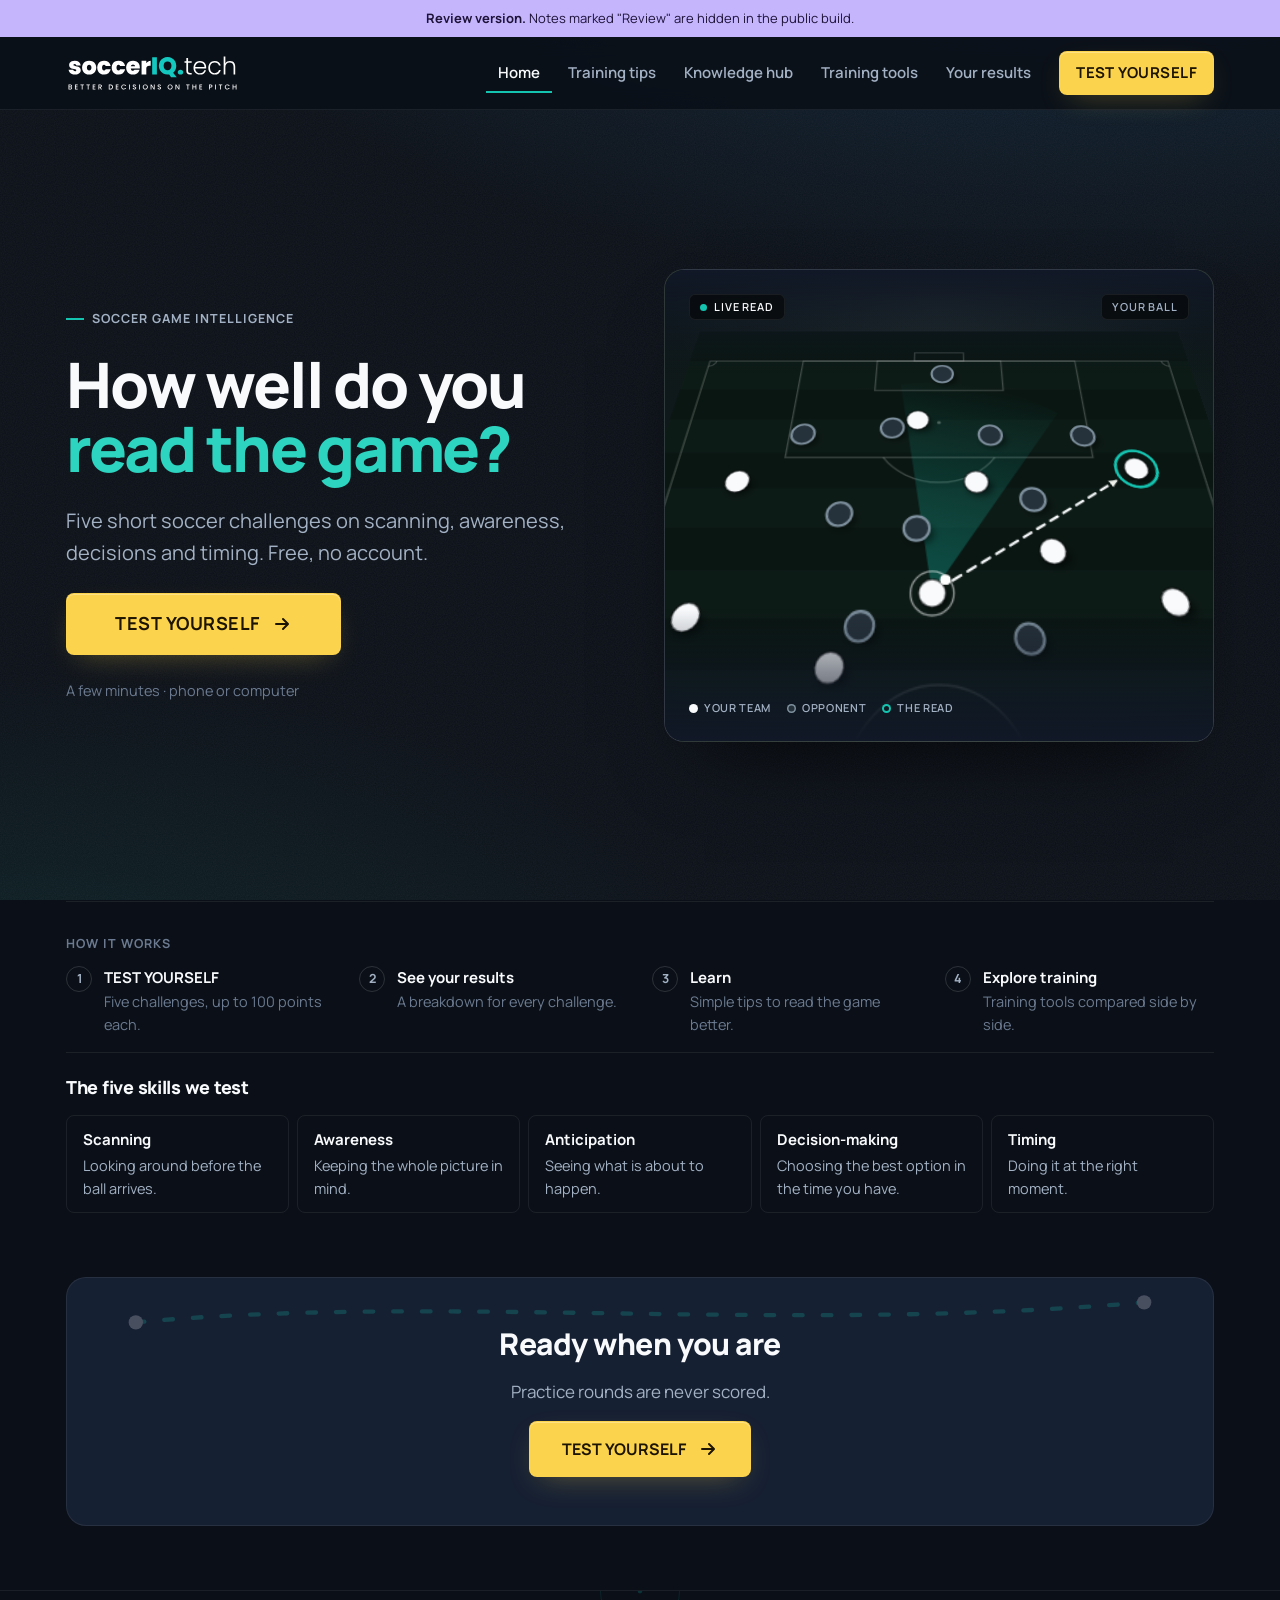
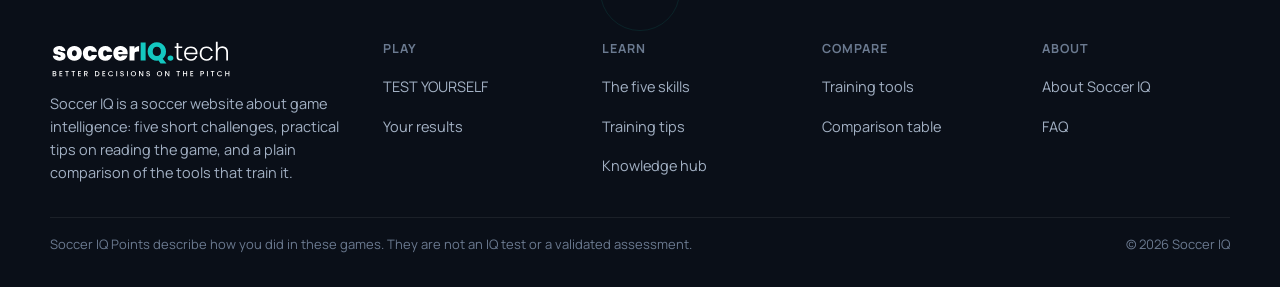
==== commit d73a38d0: "Update review demo: direct challenge entry, full-screen hero, ticket coupon, company line in Intelli" ====
--- a/index.html
+++ b/index.html
@@ -12,7 +12,7 @@
   <link rel="stylesheet" href="styles/base.css">
   <link rel="stylesheet" href="styles/landing.css">
   <link rel="stylesheet" href="styles/site.css">
-  <script type="application/ld+json">{"@context":"https://schema.org","@type":"WebSite","name":"Soccer IQ","description":"Soccer IQ is a soccer website about game intelligence: five short challenges, practical tips on reading the game, and a plain comparison of the tools that train it.","publisher":{"@type":"Organization","name":"IntelliGym Labs","address":{"@type":"PostalAddress","addressRegion":"NJ","addressCountry":"US"}}}</script>
+  <script type="application/ld+json">{"@context":"https://schema.org","@type":"WebSite","name":"Soccer IQ","description":"Soccer IQ is a soccer website about game intelligence: five short challenges, practical tips on reading the game, and a plain comparison of the tools that train it."}</script>
   <meta property="og:type" content="website">
   <meta property="og:site_name" content="Soccer IQ">
   <meta property="og:title" content="Soccer IQ | Test how well you read the game">
@@ -26,7 +26,7 @@
       <div class="site-header__inner">
         <a class="site-logo" href="index.html" aria-label="Soccer IQ home"><img class="" src="assets/brand/socceriq-logo-dark.svg" alt="soccerIQ.tech" width="415" height="91"></a>
         <div class="site-header__actions">
-          <a class="btn btn--cta btn--sm header-cta" href="play.html">Test yourself</a>
+          <a class="btn btn--cta btn--sm header-cta" href="play.html">TEST YOURSELF</a>
           <button class="nav-toggle" type="button" aria-expanded="false" aria-controls="site-nav">
             <span class="nav-toggle__bars" aria-hidden="true"></span><span class="sr-only">Menu</span>
           </button>
@@ -42,18 +42,25 @@
         <p class="kicker">Soccer game intelligence</p>
         <h1 class="h-hero" id="home-title"><span>How well do you</span> <span class="hl">read the game?</span></h1>
         <p class="lede">Five short soccer challenges on scanning, awareness, decisions and timing. Free, no account.</p>
-        <div class="cta-row"><a class="btn btn--cta" href="play.html">Test yourself <svg class="btn__arrow" viewBox="0 0 20 20" aria-hidden="true"><path d="M4 10h11m-4-5 5 5-5 5" fill="none" stroke="currentColor" stroke-width="2" stroke-linecap="round" stroke-linejoin="round"/></svg></a></div>
+        <div class="cta-row"><a class="btn btn--cta" href="play.html">TEST YOURSELF <svg class="btn__arrow" viewBox="0 0 20 20" aria-hidden="true"><path d="M4 10h11m-4-5 5 5-5 5" fill="none" stroke="currentColor" stroke-width="2" stroke-linecap="round" stroke-linejoin="round"/></svg></a></div>
         <p class="meta">A few minutes · phone or computer</p>
       </div>
-      <div class="stage-card stage-card--mini" aria-hidden="true"><div class="stage-card__camera"><svg class="pitch" id="pitch" xmlns="http://www.w3.org/2000/svg"></svg></div></div>
+      <div class="hero-home__stage" aria-hidden="true">
+        <div class="stage-card stage-card--hero">
+          <div class="stage-card__hud"><span class="hud-chip"><span class="hud-dot"></span>Live read</span><span class="hud-chip hud-chip--ghost">Your ball</span></div>
+          <div class="stage-card__camera"><svg class="pitch" id="pitch" xmlns="http://www.w3.org/2000/svg"></svg></div>
+          <ul class="stage-card__legend"><li><span class="key key--home"></span>Your team</li><li><span class="key key--opp"></span>Opponent</li><li><span class="key key--read"></span>The read</li></ul>
+        </div>
+      </div>
     </section>
 
-    <section class="journey" aria-label="How it works">
+    <section class="journey" aria-labelledby="journey-title">
+      <h2 class="label" id="journey-title">How it works</h2>
       <ol class="journey__steps">
     <li class="step">
       <span class="step__n" aria-hidden="true">1</span>
       <div class="step__body">
-        <h3 class="step__title"><a href="play.html">Play</a></h3>
+        <h3 class="step__title"><a href="play.html">TEST YOURSELF</a></h3>
         <p>Five challenges, up to 100 points each.</p>
       </div>
     </li>
@@ -81,7 +88,7 @@
       <p class="step__mine" id="last-result" hidden></p>
     </section>
 
-    <section class="sec sec--tight" aria-labelledby="skills-title">
+    <section class="sec sec--tight sec--quiet" aria-labelledby="skills-title">
       <h2 class="h-section" id="skills-title">The five skills we test</h2>
       <ul class="skill-chips"><li><a href="learn.html#scanning"><strong>Scanning</strong><span>Looking around before the ball arrives.</span></a></li><li><a href="learn.html#awareness"><strong>Awareness</strong><span>Keeping the whole picture in mind.</span></a></li><li><a href="learn.html#anticipation"><strong>Anticipation</strong><span>Seeing what is about to happen.</span></a></li><li><a href="learn.html#decisions"><strong>Decision-making</strong><span>Choosing the best option in the time you have.</span></a></li><li><a href="learn.html#timing"><strong>Timing</strong><span>Doing it at the right moment.</span></a></li></ul>
     </section>
@@ -90,7 +97,7 @@
   <section class="final-cta" aria-labelledby="final-cta-title">
     <h2 class="h-section" id="final-cta-title">Ready when you are</h2>
     <p>Practice rounds are never scored.</p>
-    <a class="btn btn--cta" href="play.html">Test yourself <svg class="btn__arrow" viewBox="0 0 20 20" aria-hidden="true"><path d="M4 10h11m-4-5 5 5-5 5" fill="none" stroke="currentColor" stroke-width="2" stroke-linecap="round" stroke-linejoin="round"/></svg></a>
+    <a class="btn btn--cta" href="play.html">TEST YOURSELF <svg class="btn__arrow" viewBox="0 0 20 20" aria-hidden="true"><path d="M4 10h11m-4-5 5 5-5 5" fill="none" stroke="currentColor" stroke-width="2" stroke-linecap="round" stroke-linejoin="round"/></svg></a>
   </section></main>
     <footer class="site-footer">
       <div class="site-footer__inner">
@@ -101,7 +108,7 @@
         
     <div class="footer__col">
       <h2 class="footer__title">Play</h2>
-      <ul><li><a href="play.html">Start the challenges</a></li><li><a href="results.html">Your results</a></li></ul>
+      <ul><li><a href="play.html">TEST YOURSELF</a></li><li><a href="results.html">Your results</a></li></ul>
     </div>
     <div class="footer__col">
       <h2 class="footer__title">Learn</h2>
--- a/styles/site.css
+++ b/styles/site.css
@@ -56,20 +56,50 @@
 .btn--text:hover { color: var(--chalk); }
 .cta-row { display: flex; flex-wrap: wrap; gap: var(--s3); align-items: center; }
 
-/* The coupon: the one large commercial button, inside the provider's profile */
+/* The coupon: a yellow ticket (notched ends, perforated stub). The button itself is unstyled so
+   its focus ring is not clipped by the ticket's notch mask. Large in the profile, compact in the table. */
 .coupon { display: grid; gap: var(--s3); }
-.btn--coupon {
-  width: 100%; min-height: 64px; font-size: 17px; font-weight: 800; letter-spacing: 0.02em;
-  text-transform: uppercase; gap: var(--s3);
-}
-.btn--coupon[disabled] { cursor: not-allowed; opacity: 0.92; }
-.coupon__ball {
-  width: 22px; height: 22px; flex: none; border-radius: 50%;
-  background:
-    radial-gradient(circle at 50% 50%, var(--cta-ink) 0 22%, transparent 23%),
-    radial-gradient(circle at 50% 50%, transparent 0 60%, var(--cta-ink) 61% 68%, transparent 69%);
-  box-shadow: inset 0 0 0 2px var(--cta-ink);
-}
+.coupon__btn {
+  display: block; width: 100%; padding: 0; border: 0; background: none; color: var(--cta-ink);
+  font: inherit; text-align: left; text-decoration: none; cursor: pointer; border-radius: 12px;
+}
+.coupon__btn[disabled] { cursor: not-allowed; }
+.coupon__ticket {
+  --notch: 11px;
+  display: flex; align-items: stretch; min-height: 68px;
+  background: var(--cta);
+  border-radius: 10px;
+  -webkit-mask: radial-gradient(circle var(--notch) at 0 50%, #0000 98%, #000) left / 51% 100% no-repeat,
+                radial-gradient(circle var(--notch) at 100% 50%, #0000 98%, #000) right / 51% 100% no-repeat;
+          mask: radial-gradient(circle var(--notch) at 0 50%, #0000 98%, #000) left / 51% 100% no-repeat,
+                radial-gradient(circle var(--notch) at 100% 50%, #0000 98%, #000) right / 51% 100% no-repeat;
+  box-shadow: inset 0 0 0 1px rgba(28, 20, 0, 0.12);
+  transition: background-color 0.15s;
+}
+a.coupon__btn:hover .coupon__ticket { background: var(--cta-hi); }
+.coupon__stub {
+  flex: none; display: grid; place-items: center; width: 64px; padding-left: 6px;
+  border-right: 2px dashed rgba(28, 20, 0, 0.35);
+}
+.coupon__stub svg { width: 28px; height: 28px; }
+.coupon__label {
+  flex: 1; display: flex; align-items: center; padding: var(--s3) var(--s5) var(--s3) var(--s4);
+  font-size: 17px; font-weight: 800; letter-spacing: 0.03em; line-height: 1.25; text-transform: uppercase;
+}
+.coupon__btn:focus-visible { outline: 2px solid var(--cta-hi); outline-offset: 4px; }
+
+.coupon--compact { margin-top: var(--s3); }
+.coupon__btn--compact { width: auto; max-width: 100%; display: inline-block; }
+.coupon__btn--compact .coupon__ticket { --notch: 6px; min-height: 40px; border-radius: 7px; }
+.coupon__btn--compact .coupon__stub { width: 34px; padding-left: 3px; border-right-width: 1.5px; }
+.coupon__btn--compact .coupon__stub svg { width: 17px; height: 17px; }
+.coupon__btn--compact .coupon__label { padding: 6px var(--s3) 6px 10px; font-size: 12.5px; letter-spacing: 0.04em; }
+
+@media (max-width: 400px) {
+  .coupon__stub { width: 52px; }
+  .coupon__label { font-size: 15.5px; padding-right: var(--s4); }
+}
+
 .coupon__details { display: grid; gap: var(--s1); font-size: var(--fs-small); }
 .coupon__details div { display: flex; gap: var(--s2); }
 .coupon__details dt { color: var(--dim); min-width: 110px; }
@@ -159,7 +189,12 @@
 
 /* ---------- Footer ---------- */
 
-.site-footer { border-top: 1px solid var(--rule-soft); background: rgba(11, 16, 24, 0.6); padding: var(--s7) var(--s4) var(--s6); }
+.site-footer {
+  border-top: 1px solid var(--rule-soft); padding: var(--s7) var(--s4) var(--s6);
+  background:
+    url("data:image/svg+xml,%3Csvg xmlns='http://www.w3.org/2000/svg' viewBox='0 0 240 120' fill='none' stroke='%2314c4b0' stroke-opacity='0.14' stroke-width='1'%3E%3Cpath d='M70 0a50 50 0 0 0 100 0'/%3E%3Ccircle cx='120' cy='0' r='3' fill='%2314c4b0' fill-opacity='0.2' stroke='none'/%3E%3C/svg%3E") no-repeat center top / 190px auto,
+    rgba(11, 16, 24, 0.6);
+}
 .site-footer__inner { max-width: 1180px; margin: 0 auto; display: grid; gap: var(--s6); grid-template-columns: 1fr 1fr; }
 .footer__brand { grid-column: 1 / -1; display: grid; gap: var(--s3); max-width: 46ch; color: var(--muted); font-size: var(--fs-small); }
 .footer__brand img { height: 40px; width: auto; }
@@ -191,11 +226,10 @@
 .page-head::before {
   content: ""; position: absolute; z-index: -1; pointer-events: none;
   right: 0; top: 8px; width: min(46vw, 420px); aspect-ratio: 1;
-  background: url("data:image/svg+xml,%3Csvg xmlns='http://www.w3.org/2000/svg' viewBox='0 0 200 200' fill='none' stroke='%2314c4b0' stroke-width='1.2'%3E%3Ccircle cx='100' cy='100' r='46'/%3E%3Ccircle cx='100' cy='100' r='2.5' fill='%2314c4b0'/%3E%3Cpath d='M100 0v200'/%3E%3Cpath d='M0 40h40v120H0' /%3E%3C/svg%3E") no-repeat center / contain;
-  opacity: 0.09;
+  background: url("data:image/svg+xml,%3Csvg xmlns='http://www.w3.org/2000/svg' viewBox='0 0 200 200' fill='none' stroke='%2314c4b0' stroke-width='1.2'%3E%3Ccircle cx='100' cy='100' r='46'/%3E%3Ccircle cx='100' cy='100' r='2.5' fill='%2314c4b0'/%3E%3Cpath d='M100 0v200'/%3E%3Cpath d='M0 40h40v120H0'/%3E%3Cpath d='M0 76h14v48H0'/%3E%3Cpath d='M56 64 Q96 30 140 58' stroke-dasharray='2 5' stroke-linecap='round'/%3E%3Ccircle cx='56' cy='64' r='4.5' fill='%23f8fafc' stroke='none'/%3E%3Ccircle cx='140' cy='58' r='4.5' fill='%23f8fafc' stroke='none'/%3E%3Ccircle cx='150' cy='132' r='4.5'/%3E%3Ccircle cx='70' cy='150' r='4.5'/%3E%3C/svg%3E") no-repeat center / contain;
+  opacity: 0.11;
 }
 .page-head .kicker a { color: inherit; }
-.operator { font-size: var(--fs-sub); font-weight: 600; color: var(--chalk); margin-top: calc(var(--s2) * -1); }
 
 .sec { padding: var(--s7) 0 var(--s4); border-top: 1px solid var(--rule-soft); }
 .sec--tight { padding-top: var(--s5); }
@@ -221,7 +255,7 @@
 }
 .final-cta::before {
   content: ""; position: absolute; inset: 0; z-index: -1; pointer-events: none; opacity: 0.22;
-  background: url("data:image/svg+xml,%3Csvg xmlns='http://www.w3.org/2000/svg' viewBox='0 0 400 120' preserveAspectRatio='none'%3E%3Cpath d='M20 95 C120 20 230 110 380 30' fill='none' stroke='%2314c4b0' stroke-width='1.5' stroke-dasharray='3 7' stroke-linecap='round'/%3E%3Ccircle cx='20' cy='95' r='4' fill='%23f8fafc'/%3E%3Ccircle cx='380' cy='30' r='4' fill='%23f8fafc'/%3E%3C/svg%3E") no-repeat center / 100% 100%;
+  background: url("data:image/svg+xml,%3Csvg xmlns='http://www.w3.org/2000/svg' viewBox='0 0 400 30'%3E%3Cpath d='M24 12 C130 2 250 16 376 5' fill='none' stroke='%2314c4b0' stroke-width='1.5' stroke-dasharray='3 7' stroke-linecap='round'/%3E%3Ccircle cx='24' cy='12' r='2.5' fill='%23f8fafc'/%3E%3Ccircle cx='376' cy='5' r='2.5' fill='%23f8fafc'/%3E%3C/svg%3E") no-repeat center 10px / 100% auto;
 }
 .final-cta p { color: var(--muted); max-width: 50ch; }
 
@@ -241,42 +275,65 @@
 
 /* ---------- Home ---------- */
 
-.hero-home { display: grid; gap: var(--s5); padding: var(--s6) 0 var(--s5); align-items: center; }
+/* The hero fills the first screen under the header: headline, intro, pitch and the one button.
+   --chrome is the header (plus the review banner in the review build). */
+.hero-home {
+  --chrome: 64px;
+  position: relative; isolation: isolate;
+  display: grid; gap: var(--s5); align-content: center;
+  padding: var(--s5) 0 var(--s6);
+}
 .hero-home__copy { display: grid; gap: var(--s4); }
+.hero-home .h-hero { font-size: clamp(40px, 10.5vw, 76px); letter-spacing: -0.035em; line-height: 1.02; }
 .hero-home .h-hero span { display: block; }
-.hero-home .btn--cta { min-height: 60px; padding: 0 var(--s7); font-size: 18px; }
-.stage-card--mini { height: 220px; }
-.stage-card--mini .pitch { width: 92%; }
+.hero-home .lede { font-size: clamp(17px, 2.2vw, 20px); max-width: 44ch; }
+.hero-home .btn--cta { min-height: 62px; padding: 0 var(--s7); font-size: 18px; letter-spacing: 0.03em; }
+.stage-card--hero { height: clamp(250px, 70vw, 420px); }
+.stage-card--hero .pitch { width: 94%; }
 @media (min-width: 960px) {
-  .hero-home { grid-template-columns: minmax(0, 1.1fr) minmax(0, 1fr); gap: var(--s8); padding: var(--s8) 0 var(--s6); }
-  .stage-card--mini { height: 320px; }
-}
-
-.journey { padding: var(--s2) 0 var(--s5); }
-.journey__steps { list-style: none; display: grid; gap: var(--s2); grid-template-columns: repeat(auto-fit, minmax(200px, 1fr)); }
-.step {
-  display: grid; grid-template-columns: 32px 1fr; gap: var(--s3); align-items: start;
-  padding: var(--s4); border-radius: var(--radius-sm); border: 1px solid var(--rule-soft);
-}
+  .hero-home {
+    --chrome: 72px;
+    min-height: calc(100svh - var(--chrome));
+    grid-template-columns: minmax(0, 1fr) minmax(0, 1fr); gap: var(--s7);
+    align-items: center; padding: var(--s6) 0;
+  }
+  body:has(.review-banner) .hero-home { --chrome: 109px; }
+  .hero-home__copy { gap: var(--s5); }
+  .hero-home .h-hero { font-size: min(4.9vw, 72px); }
+  .stage-card--hero { height: auto; aspect-ratio: 1 / 0.86; max-height: calc(100svh - var(--chrome) - 96px); width: 100%; }
+  .stage-card--hero .pitch { width: 86%; }
+  .stage-card--hero .stage-card__hud { top: var(--s5); left: var(--s5); right: var(--s5); }
+  .stage-card--hero .stage-card__legend { left: var(--s5); bottom: var(--s5); }
+}
+@media (min-width: 960px) and (max-height: 760px) {
+  .hero-home .h-hero { font-size: clamp(40px, 5.6vw, 68px); }
+}
+
+/* Below the fold: the journey and skills, smaller and quieter */
+.journey { padding: var(--s6) 0 var(--s4); border-top: 1px solid var(--rule-soft); }
+.journey .label { margin-bottom: var(--s3); }
+.journey__steps { list-style: none; display: grid; gap: var(--s3) var(--s5); grid-template-columns: repeat(auto-fit, minmax(200px, 1fr)); }
+.step { display: grid; grid-template-columns: 26px 1fr; gap: var(--s3); align-items: start; }
 .step__n {
-  width: 32px; height: 32px; border-radius: 50%; display: grid; place-items: center;
-  font-weight: 800; font-size: 14px; border: 2px solid var(--accent); color: var(--accent-hi);
-}
-.step__title { font-size: 16px; font-weight: 700; }
+  width: 26px; height: 26px; border-radius: 50%; display: grid; place-items: center;
+  font-weight: 700; font-size: 12.5px; border: 1.5px solid var(--rule); color: var(--muted);
+}
+.step__title { font-size: 15px; font-weight: 700; }
 .step__title a { text-decoration: none; }
 .step__title a:hover { text-decoration: underline; }
-.step__body p { color: var(--muted); font-size: var(--fs-small); }
+.step__body p { color: var(--dim); font-size: var(--fs-small); }
 .step__mine { margin-top: var(--s3); font-size: var(--fs-small); color: var(--muted); }
 .step__mine strong { color: var(--accent-hi); }
 .step__mine a { color: var(--accent-hi); }
 
+.sec--quiet .h-section { font-size: var(--fs-sub); }
 .skill-chips { list-style: none; display: grid; gap: var(--s2); grid-template-columns: repeat(auto-fit, minmax(190px, 1fr)); }
 .skill-chips a {
   display: grid; gap: 2px; height: 100%; padding: var(--s3) var(--s4); border-radius: var(--radius-sm);
-  border: 1px solid var(--rule); text-decoration: none; transition: border-color 0.2s;
+  border: 1px solid var(--rule-soft); text-decoration: none; transition: border-color 0.2s;
 }
 .skill-chips a:hover { border-color: var(--accent); }
-.skill-chips strong { font-size: 16px; }
+.skill-chips strong { font-size: 15px; }
 .skill-chips span { color: var(--muted); font-size: var(--fs-small); }
 
 /* ---------- Training tips ---------- */
@@ -306,6 +363,7 @@
 .tool { display: grid; gap: var(--s4); align-content: start; }
 .tool__head { display: grid; gap: 2px; }
 .tool__name { font-size: 22px; }
+.tool__identity { font-size: 15.5px; font-weight: 600; color: var(--chalk); }
 .tool__company { font-size: var(--fs-small); color: var(--dim); }
 .tool > p { color: var(--muted); }
 .tool__more { font-size: var(--fs-small); }
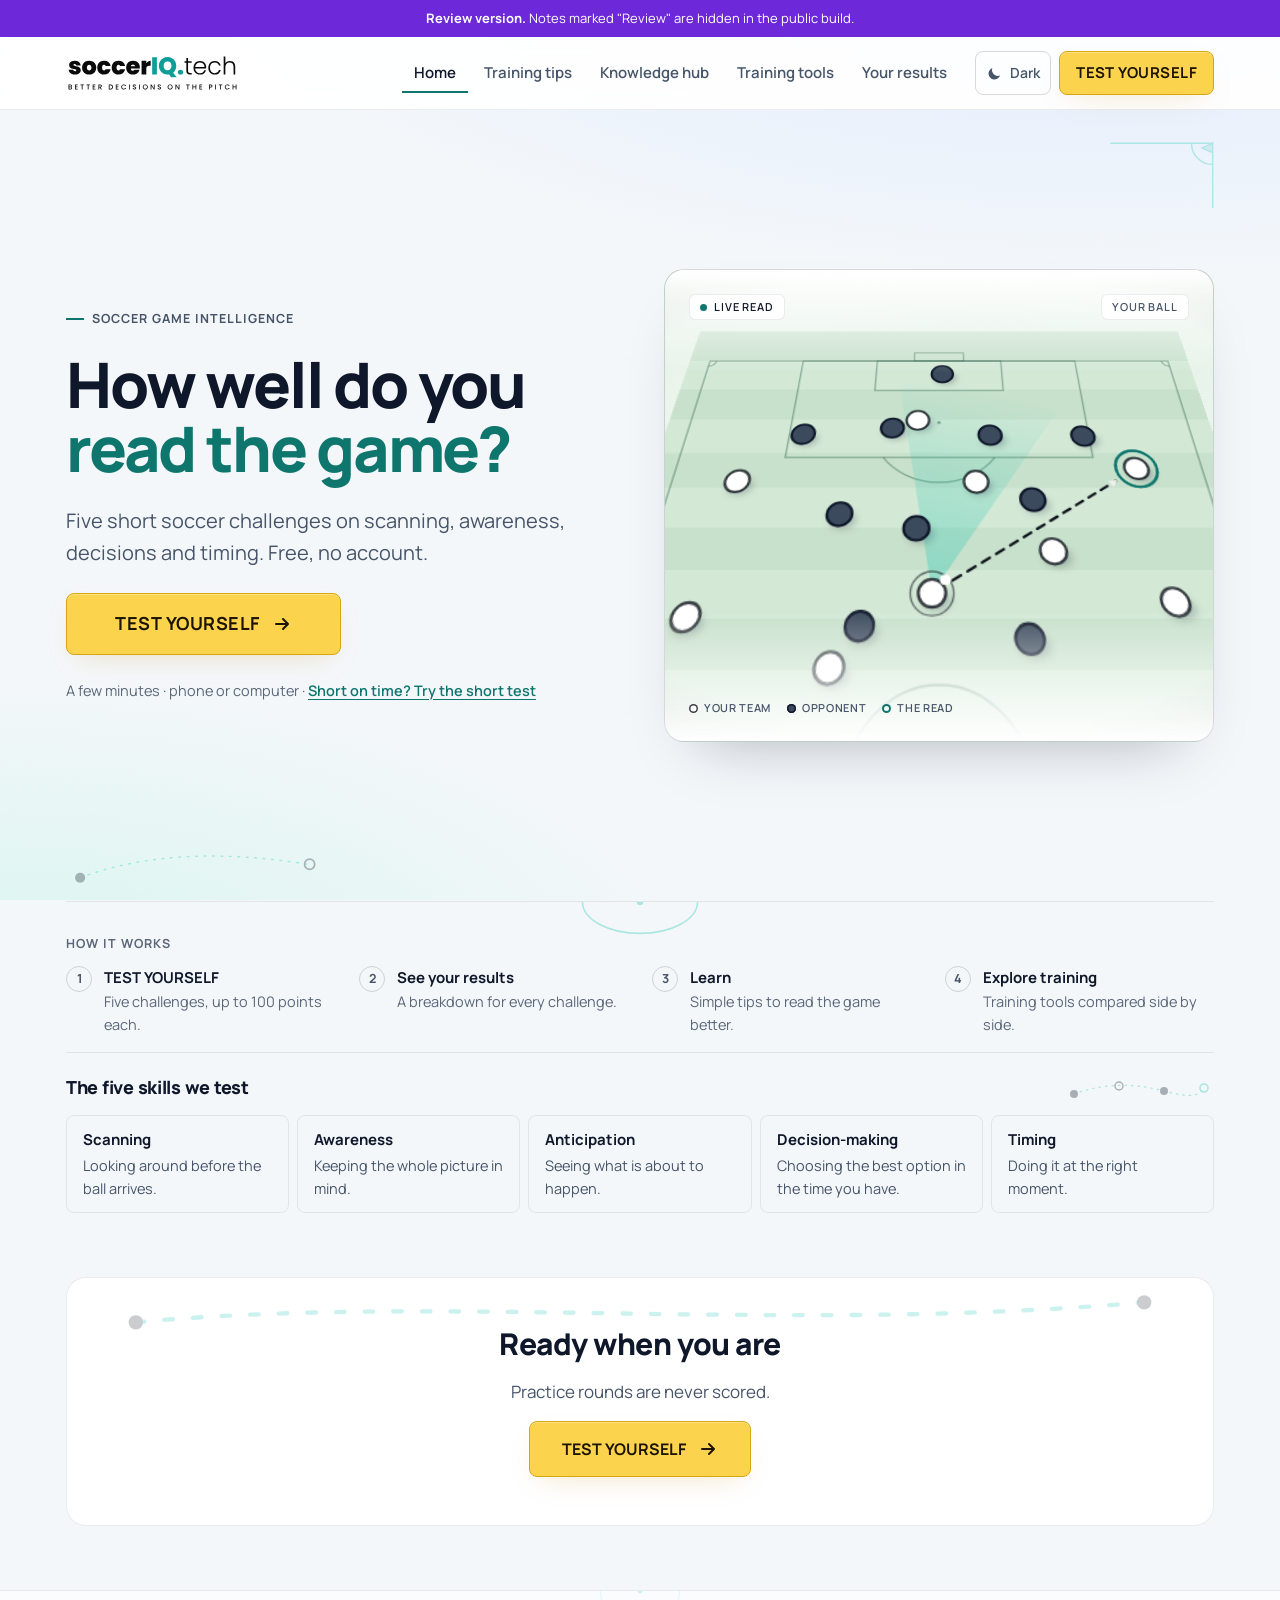
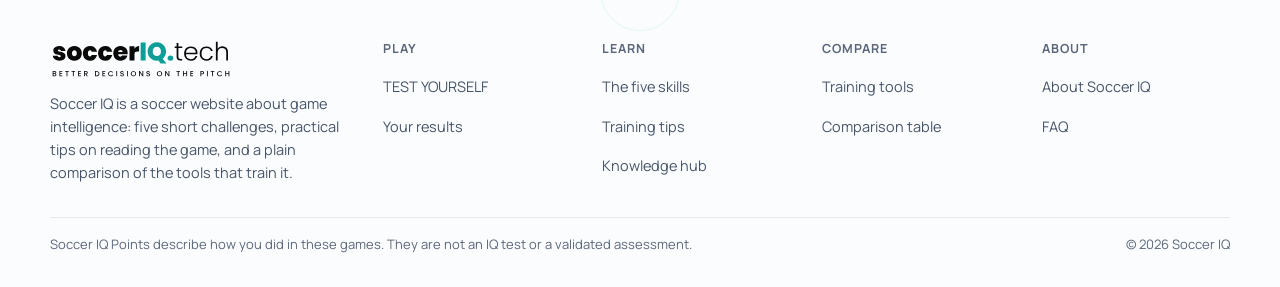
==== commit 1dfa1ea7: "Update review demo: offside rule, short test, light theme, faster flow Built from claude/project-thr" ====
--- a/index.html
+++ b/index.html
@@ -7,6 +7,7 @@
   <meta name="description" content="Five short soccer challenges on scanning, awareness, decisions and timing. Free, no account. Then learn how to train game intelligence.">
   <link rel="icon" href="assets/brand/socceriq-icon.svg" type="image/svg+xml">
   <meta name="theme-color" content="#0b1018">
+  <script src="src/theme.js"></script>
   <link rel="preload" href="assets/fonts/manrope-latin-800-normal.woff2" as="font" type="font/woff2" crossorigin>
   <link rel="stylesheet" href="styles/tokens.css">
   <link rel="stylesheet" href="styles/base.css">
@@ -24,8 +25,14 @@
     <a class="skip" href="#main">Skip to content</a>
     <header class="site-header">
       <div class="site-header__inner">
-        <a class="site-logo" href="index.html" aria-label="Soccer IQ home"><img class="" src="assets/brand/socceriq-logo-dark.svg" alt="soccerIQ.tech" width="415" height="91"></a>
+        <a class="site-logo" href="index.html" aria-label="Soccer IQ home"><img class="logo--on-dark" src="assets/brand/socceriq-logo-dark.svg" alt="soccerIQ.tech" width="415" height="91"><img class="logo--on-light" src="assets/brand/socceriq-logo-light.svg" alt="soccerIQ.tech" width="415" height="91"></a>
         <div class="site-header__actions">
+          
+  <button class="theme-toggle theme-toggle--bar" type="button" data-theme-toggle>
+    <span class="theme-toggle__icon theme-toggle__icon--to-light"><svg viewBox="0 0 20 20" aria-hidden="true"><circle cx="10" cy="10" r="3.6" fill="currentColor"/><path d="M10 1.8v2.4M10 15.8v2.4M1.8 10h2.4M15.8 10h2.4M4.2 4.2l1.7 1.7M14.1 14.1l1.7 1.7M4.2 15.8l1.7-1.7M14.1 5.9l1.7-1.7" stroke="currentColor" stroke-width="1.6" stroke-linecap="round"/></svg></span>
+    <span class="theme-toggle__icon theme-toggle__icon--to-dark"><svg viewBox="0 0 20 20" aria-hidden="true"><path d="M15.6 12.9A6.6 6.6 0 0 1 7.1 4.4a6.6 6.6 0 1 0 8.5 8.5Z" fill="currentColor"/></svg></span>
+    <span class="theme-toggle__text"></span>
+  </button>
           <a class="btn btn--cta btn--sm header-cta" href="play.html">TEST YOURSELF</a>
           <button class="nav-toggle" type="button" aria-expanded="false" aria-controls="site-nav">
             <span class="nav-toggle__bars" aria-hidden="true"></span><span class="sr-only">Menu</span>
@@ -33,6 +40,12 @@
         </div>
         <nav class="nav" id="site-nav" aria-label="Main">
           <ul class="nav__list"><li><a class="nav__link is-current" href="index.html" aria-current="page">Home</a></li><li><a class="nav__link" href="learn.html">Training tips</a></li><li><a class="nav__link" href="knowledge.html">Knowledge hub</a></li><li><a class="nav__link" href="tools.html">Training tools</a></li><li><a class="nav__link" href="results.html">Your results</a></li></ul>
+          <div class="nav__theme">
+  <button class="theme-toggle theme-toggle--menu" type="button" data-theme-toggle>
+    <span class="theme-toggle__icon theme-toggle__icon--to-light"><svg viewBox="0 0 20 20" aria-hidden="true"><circle cx="10" cy="10" r="3.6" fill="currentColor"/><path d="M10 1.8v2.4M10 15.8v2.4M1.8 10h2.4M15.8 10h2.4M4.2 4.2l1.7 1.7M14.1 14.1l1.7 1.7M4.2 15.8l1.7-1.7M14.1 5.9l1.7-1.7" stroke="currentColor" stroke-width="1.6" stroke-linecap="round"/></svg></span>
+    <span class="theme-toggle__icon theme-toggle__icon--to-dark"><svg viewBox="0 0 20 20" aria-hidden="true"><path d="M15.6 12.9A6.6 6.6 0 0 1 7.1 4.4a6.6 6.6 0 1 0 8.5 8.5Z" fill="currentColor"/></svg></span>
+    <span class="theme-toggle__text"></span>
+  </button></div>
         </nav>
       </div>
     </header>
@@ -43,7 +56,7 @@
         <h1 class="h-hero" id="home-title"><span>How well do you</span> <span class="hl">read the game?</span></h1>
         <p class="lede">Five short soccer challenges on scanning, awareness, decisions and timing. Free, no account.</p>
         <div class="cta-row"><a class="btn btn--cta" href="play.html">TEST YOURSELF <svg class="btn__arrow" viewBox="0 0 20 20" aria-hidden="true"><path d="M4 10h11m-4-5 5 5-5 5" fill="none" stroke="currentColor" stroke-width="2" stroke-linecap="round" stroke-linejoin="round"/></svg></a></div>
-        <p class="meta">A few minutes · phone or computer</p>
+        <p class="meta">A few minutes · phone or computer <span aria-hidden="true">·</span> <a class="meta__link" href="short-test.html">Short on time? Try the short test</a></p>
       </div>
       <div class="hero-home__stage" aria-hidden="true">
         <div class="stage-card stage-card--hero">
@@ -102,7 +115,7 @@
     <footer class="site-footer">
       <div class="site-footer__inner">
         <div class="footer__brand">
-          <img class="" src="assets/brand/socceriq-logo-dark.svg" alt="soccerIQ.tech" width="415" height="91">
+          <img class="logo--on-dark" src="assets/brand/socceriq-logo-dark.svg" alt="soccerIQ.tech" width="415" height="91"><img class="logo--on-light" src="assets/brand/socceriq-logo-light.svg" alt="soccerIQ.tech" width="415" height="91">
           <p>Soccer IQ is a soccer website about game intelligence: five short challenges, practical tips on reading the game, and a plain comparison of the tools that train it.</p>
         </div>
         
--- a/styles/tokens.css
+++ b/styles/tokens.css
@@ -22,7 +22,7 @@
   /* Text */
   --chalk: #f8fafc;          /* primary text, our players, pitch lines */
   --muted: #a3b1c4;
-  --dim: #6b7a90;
+  --dim: #7a889c;            /* 5:1 on the page (was #6b7a90, 4.4:1) */
 
   /* Lines and borders (chalk at low opacity, never grey hex) */
   --rule: rgba(248, 250, 252, 0.14);
@@ -83,4 +83,102 @@
   --radius-lg: 20px;
 
   --ease-out: cubic-bezier(0.2, 0.8, 0.2, 1);
+
+  /* ---- Theme-aware roles (the light theme below overrides these) ---- */
+  color-scheme: dark;
+  --accent-text: var(--accent-hi);           /* teal used as TEXT (links, highlights) */
+  --page-glow-1: #10283a;                     /* the soft floodlight glows behind the page */
+  --page-glow-2: #0c2226;
+  --grain-alpha: 0.05;
+  --header-bg: rgba(11, 16, 24, 0.9);
+  --shadow-card: 0 40px 80px -40px rgba(0, 0, 0, 0.8);
+  --cta-border: transparent;                  /* yellow buttons: a darker edge on light pages */
+  --chip-bg: rgba(6, 9, 10, 0.72);            /* small labels over the pitch */
+  --footer-bg: rgba(11, 16, 24, 0.6);
+  --review-text: #ddd6fe;                     /* text inside review notes */
+  /* Boards and pitches */
+  --card-top: #0e1916;                        /* top of the board card gradient */
+  --board-line: rgba(238, 241, 236, 0.22);    /* pitch markings */
+  --board-spot: rgba(238, 241, 236, 0.3);
+  --board-ink: var(--chalk);                  /* arrows, trails, ghosts, labels drawn on the pitch */
+  --board-ink-soft: rgba(238, 241, 236, 0.06);
+  --board-label-halo: var(--ink-0);
+  --home-fill: var(--chalk);                  /* our players */
+  --home-rim: rgba(6, 9, 10, 0.55);
+  --home-rim-w: 0.25;
+  --ring: var(--accent);                      /* "yours / act here" rings on the pitch */
+  --ring-hi: var(--accent-hi);
+  --press-flow: #b6c4cf;
+  --player-shadow: rgba(0, 0, 0, 0.45);
+  --tl-on: rgba(84, 190, 120, 0.75);          /* through-ball timeline: pass on */
+  --tl-off: rgba(125, 143, 156, 0.35);
+  --offside-line: #fcd34d;                    /* the offside line in a replay (also dashed) */
 }
+
+/* ==========================================================================
+   Light theme. Chosen with the Light / Dark control (src/theme.js) or, on a
+   first visit, from the operating-system setting. Same identity: Manrope,
+   teal for "yours", yellow for the main calls to action, restrained extras.
+   Teal text is darkened so it keeps at least 4.5:1 on white.
+   ========================================================================== */
+:root[data-theme="light"] {
+  color-scheme: light;
+  --ink-0: #f4f7fa;
+  --ink-1: #ffffff;
+  --panel: #ffffff;
+  --panel-2: #eef3f8;
+  --pitch-a: #d3e9d6;
+  --pitch-b: #c8e1cc;
+
+  --chalk: #0f172a;          /* primary text */
+  --muted: #475569;          /* 7.6:1 on white */
+  --dim: #5b6779;            /* 5.7:1 on white */
+  --rule: rgba(15, 23, 42, 0.16);
+  --rule-soft: rgba(15, 23, 42, 0.08);
+
+  --accent: #0f766e;         /* fills and rings; white text on it is 5.5:1 */
+  --accent-hi: #115e59;
+  --accent-ink: #ffffff;
+  --accent-glow: rgba(13, 148, 136, 0.3);
+  --accent-text: #0f766e;    /* 5.5:1 on white */
+
+  --cta: #fcd34d;
+  --cta-hi: #fde68a;
+  --cta-ink: #1c1400;
+  --cta-glow: rgba(202, 138, 4, 0.25);
+  --cta-border: #d6a614;
+  --alert: #b91c1c;
+
+  --review: #6d28d9;
+  --review-ink: #ffffff;
+  --review-bg: rgba(109, 40, 217, 0.07);
+
+  --opp-fill: #3b4a5c;
+  --opp-stroke: #0f172a;
+
+  --page-glow-1: #dbeafe;
+  --page-glow-2: #d5f5ef;
+  --grain-alpha: 0;
+  --header-bg: rgba(255, 255, 255, 0.92);
+  --shadow-card: 0 30px 60px -36px rgba(15, 23, 42, 0.35);
+  --chip-bg: rgba(255, 255, 255, 0.85);
+  --footer-bg: rgba(255, 255, 255, 0.7);
+  --review-text: #4c1d95;
+
+  --card-top: #e3f1e5;
+  --board-line: rgba(22, 78, 52, 0.38);
+  --board-spot: rgba(22, 78, 52, 0.45);
+  --board-ink: #0b1018;
+  --board-ink-soft: rgba(11, 16, 24, 0.06);
+  --board-label-halo: #ffffff;
+  --home-fill: #ffffff;
+  --home-rim: rgba(11, 16, 24, 0.8);
+  --home-rim-w: 0.34;
+  --ring: #0f766e;
+  --ring-hi: #0f766e;
+  --press-flow: #64748b;
+  --player-shadow: rgba(15, 23, 42, 0.22);
+  --tl-on: rgba(22, 163, 74, 0.75);
+  --tl-off: rgba(100, 116, 139, 0.3);
+  --offside-line: #b45309;
+}
--- a/styles/base.css
+++ b/styles/base.css
@@ -12,8 +12,8 @@
   /* Two soft floodlight glows plus film grain. Grain stops big dark areas looking flat. */
   background-image:
     url("data:image/svg+xml,%3Csvg xmlns='http://www.w3.org/2000/svg' width='160' height='160'%3E%3Cfilter id='n'%3E%3CfeTurbulence type='fractalNoise' baseFrequency='0.9' numOctaves='2' stitchTiles='stitch'/%3E%3CfeColorMatrix values='0 0 0 0 1 0 0 0 0 1 0 0 0 0 1 0 0 0 0.05 0'/%3E%3C/filter%3E%3Crect width='100%25' height='100%25' filter='url(%23n)'/%3E%3C/svg%3E"),
-    radial-gradient(120% 70% at 85% -10%, #10283a 0%, rgba(16, 40, 58, 0) 60%),
-    radial-gradient(80% 50% at 0% 110%, #0c2226 0%, rgba(12, 34, 38, 0) 70%);
+    radial-gradient(120% 70% at 85% -10%, var(--page-glow-1) 0%, transparent 60%),
+    radial-gradient(80% 50% at 0% 110%, var(--page-glow-2) 0%, transparent 70%);
   background-attachment: fixed;
   color: var(--chalk);
   font-family: var(--font-body);
@@ -84,6 +84,7 @@
 
 /* The most important action on a page (Test yourself, the coupon button): yellow */
 .btn--cta {
+  border-color: var(--cta-border);
   background: var(--cta);
   color: var(--cta-ink);
   box-shadow: 0 10px 30px -12px var(--cta-glow), inset 0 1px 0 rgba(255, 255, 255, 0.3);
--- a/styles/landing.css
+++ b/styles/landing.css
@@ -73,10 +73,10 @@
   background:
     radial-gradient(70% 45% at 50% 8%, rgba(238, 241, 236, 0.09), rgba(238, 241, 236, 0) 70%),
     radial-gradient(90% 70% at 60% 45%, rgba(20, 196, 176, 0.06), rgba(20, 196, 176, 0) 60%),
-    linear-gradient(180deg, #0e1916 0%, var(--ink-1) 100%);
+    linear-gradient(180deg, var(--card-top) 0%, var(--ink-1) 100%);
   overflow: hidden;
   isolation: isolate;
-  box-shadow: 0 40px 80px -40px rgba(0, 0, 0, 0.8);
+  box-shadow: var(--shadow-card);
 }
 /* Fade the far end and the bottom into the card, like a camera vignette */
 .stage-card::after {
@@ -85,7 +85,7 @@
   inset: 0;
   pointer-events: none;
   background:
-    linear-gradient(180deg, var(--ink-1) 0%, rgba(11, 16, 18, 0) 22%, rgba(11, 16, 18, 0) 72%, var(--ink-1) 100%),
+    linear-gradient(180deg, var(--ink-1) 0%, transparent 22%, transparent 72%, var(--ink-1) 100%),
     radial-gradient(130% 90% at 50% 50%, rgba(0, 0, 0, 0) 55%, rgba(0, 0, 0, 0.55) 100%);
   z-index: 1;
 }
@@ -125,7 +125,7 @@
   height: 26px;
   padding: 0 10px;
   border-radius: 6px;
-  background: rgba(6, 9, 10, 0.72);
+  background: var(--chip-bg);
   border: 1px solid var(--rule-soft);
   backdrop-filter: blur(6px);
   font-family: var(--font-display);
@@ -160,34 +160,34 @@
 }
 .stage-card__legend li { display: inline-flex; align-items: center; gap: 6px; }
 .key { width: 9px; height: 9px; border-radius: 50%; }
-.key--home { background: var(--chalk); }
+.key--home { background: var(--home-fill); box-shadow: inset 0 0 0 1.5px var(--home-rim); }
 .key--opp { background: var(--opp-fill); box-shadow: inset 0 0 0 1.5px var(--opp-stroke); }
-.key--read { box-shadow: inset 0 0 0 2px var(--accent); }
+.key--read { box-shadow: inset 0 0 0 2px var(--ring); }
 
 /* ---------- Pitch SVG internals (class names set in src/pitch.js) ---------- */
 
 .pitch .stripe-a { fill: var(--pitch-a); }
 .pitch .stripe-b { fill: var(--pitch-b); }
-.pitch .markings { fill: none; stroke: rgba(238, 241, 236, 0.22); stroke-width: 0.22; }
-.pitch .spot { fill: rgba(238, 241, 236, 0.3); }
+.pitch .markings { fill: none; stroke: var(--board-line); stroke-width: 0.22; }
+.pitch .spot { fill: var(--board-spot); }
 
 .pitch .scan-cone { fill: url(#scan-grad); }
 
 .pitch .lane { fill: none; stroke-width: 0.32; stroke-linecap: round; }
-.pitch .lane--open { stroke: var(--chalk); stroke-dasharray: 1.1 0.9; animation: lane-march 1.4s linear infinite; }
+.pitch .lane--open { stroke: var(--board-ink); stroke-dasharray: 1.1 0.9; animation: lane-march 1.4s linear infinite; }
 @keyframes lane-march { to { stroke-dashoffset: -4; } }
 
-.pitch .shadow { fill: rgba(0, 0, 0, 0.55); }
-.pitch .home .body { fill: var(--chalk); }
-.pitch .home .rim { fill: none; stroke: rgba(6, 9, 10, 0.55); stroke-width: 0.25; }
+.pitch .shadow { fill: var(--player-shadow); }
+.pitch .home .body { fill: var(--home-fill); }
+.pitch .home .rim { fill: none; stroke: var(--home-rim); stroke-width: var(--home-rim-w); }
 .pitch .opp .body { fill: var(--opp-fill); }
 .pitch .opp .rim { fill: none; stroke: var(--opp-stroke); stroke-width: 0.32; }
 .pitch .ball { fill: #fff; }
-.pitch .carrier-ring { fill: none; stroke: var(--chalk); stroke-width: 0.2; opacity: 0.55; }
-
-.pitch .read-ring { fill: none; stroke: var(--accent); stroke-width: 0.36; }
+.pitch .carrier-ring { fill: none; stroke: var(--board-ink); stroke-width: 0.2; opacity: 0.55; }
+
+.pitch .read-ring { fill: none; stroke: var(--ring); stroke-width: 0.36; }
 .pitch .read-pulse {
-  fill: none; stroke: var(--accent); stroke-width: 0.3;
+  fill: none; stroke: var(--ring); stroke-width: 0.3;
   transform-box: fill-box; transform-origin: center;
   animation: read-pulse 2.2s var(--ease-out) infinite;
 }
--- a/styles/site.css
+++ b/styles/site.css
@@ -15,7 +15,7 @@
 .h-page { font-size: var(--fs-page); font-weight: 800; line-height: 1.1; letter-spacing: -0.025em; }
 .h-section, .sec__title { font-size: var(--fs-section); font-weight: 800; line-height: 1.2; letter-spacing: -0.015em; }
 .h-sub { font-size: var(--fs-sub); font-weight: 700; line-height: 1.3; }
-.hl { color: var(--accent-hi); }
+.hl { color: var(--accent-text); }
 
 .lede { color: var(--muted); font-size: calc(var(--fs-body) + 1px); max-width: 60ch; }
 .prose { max-width: 70ch; }
@@ -25,12 +25,12 @@
   font-size: var(--fs-label); font-weight: 700; letter-spacing: var(--ls-label);
   text-transform: uppercase; color: var(--dim);
 }
-.label--accent { color: var(--accent-hi); }
+.label--accent { color: var(--accent-text); }
 
 a { text-underline-offset: 3px; }
-.text-link { display: inline-flex; gap: 6px; align-items: center; min-height: 44px; color: var(--accent-hi); font-weight: 700; text-decoration: none; }
+.text-link { display: inline-flex; gap: 6px; align-items: center; min-height: 44px; color: var(--accent-text); font-weight: 700; text-decoration: none; }
 .text-link:hover { text-decoration: underline; }
-.prose a, .small a, .faq__a a, .lede a, .sec__lede a { color: var(--accent-hi); }
+.prose a, .small a, .faq__a a, .lede a, .sec__lede a { color: var(--accent-text); }
 
 .sr-only { position: absolute; width: 1px; height: 1px; padding: 0; margin: -1px; overflow: hidden; clip: rect(0 0 0 0); white-space: nowrap; border: 0; }
 .ext { margin-left: 2px; font-size: 0.85em; }
@@ -114,7 +114,7 @@
 .review-note {
   margin-top: var(--s3); padding: var(--s3); border-radius: var(--radius-sm);
   border: 1px dashed var(--review); background: var(--review-bg);
-  font-size: var(--fs-small); color: #ddd6fe;
+  font-size: var(--fs-small); color: var(--review-text);
 }
 .review-note__tag {
   display: inline-block; margin-right: 6px; padding: 1px 6px; border-radius: 4px;
@@ -125,7 +125,7 @@
 
 .site-header {
   position: sticky; top: 0; z-index: 20;
-  background: rgba(11, 16, 24, 0.9);
+  background: var(--header-bg);
   backdrop-filter: blur(10px);
   border-bottom: 1px solid var(--rule-soft);
   padding-top: env(safe-area-inset-top);
@@ -193,7 +193,7 @@
   border-top: 1px solid var(--rule-soft); padding: var(--s7) var(--s4) var(--s6);
   background:
     url("data:image/svg+xml,%3Csvg xmlns='http://www.w3.org/2000/svg' viewBox='0 0 240 120' fill='none' stroke='%2314c4b0' stroke-opacity='0.14' stroke-width='1'%3E%3Cpath d='M70 0a50 50 0 0 0 100 0'/%3E%3Ccircle cx='120' cy='0' r='3' fill='%2314c4b0' fill-opacity='0.2' stroke='none'/%3E%3C/svg%3E") no-repeat center top / 190px auto,
-    rgba(11, 16, 24, 0.6);
+    var(--footer-bg);
 }
 .site-footer__inner { max-width: 1180px; margin: 0 auto; display: grid; gap: var(--s6); grid-template-columns: 1fr 1fr; }
 .footer__brand { grid-column: 1 / -1; display: grid; gap: var(--s3); max-width: 46ch; color: var(--muted); font-size: var(--fs-small); }
@@ -309,8 +309,30 @@
   .hero-home .h-hero { font-size: clamp(40px, 5.6vw, 68px); }
 }
 
+/* Faint soccer details in the hero's empty corners, kept clear of text and controls:
+   a corner flag and its arc at the top right (all widths), and on wide screens a dotted run
+   between two players at the bottom left. */
+.hero-home::before, .hero-home::after { content: ""; position: absolute; z-index: -1; pointer-events: none; }
+.hero-home::before {
+  top: var(--s3); right: 0; width: 60px; height: 38px; opacity: 0.26;
+  background: url("data:image/svg+xml,%3Csvg xmlns='http://www.w3.org/2000/svg' viewBox='0 0 88 56' fill='none' stroke='%2314c4b0' stroke-width='1.2'%3E%3Cpath d='M0 1h87v55'/%3E%3Cpath d='M69 1a18 18 0 0 0 18 18'/%3E%3Cpath d='M87 1V-12' /%3E%3Cpath d='M87 1l-9 4 9 4' fill='%2314c4b0' fill-opacity='0.5'/%3E%3C/svg%3E") no-repeat right top / contain;
+}
+@media (min-width: 960px) {
+  .hero-home::before { top: var(--s6); width: 104px; height: 66px; opacity: 0.28; }
+  .hero-home::after {
+    bottom: var(--s3); left: 0; width: 260px; height: 46px; opacity: 0.3;
+    background: url("data:image/svg+xml,%3Csvg xmlns='http://www.w3.org/2000/svg' viewBox='0 0 230 40' fill='none'%3E%3Cpath d='M12 30 C70 8 140 6 214 18' stroke='%2314c4b0' stroke-width='1.3' stroke-dasharray='1.5 6' stroke-linecap='round'/%3E%3Ccircle cx='12' cy='30' r='4.5' fill='%23f8fafc'/%3E%3Ccircle cx='216' cy='18' r='4.5' fill='none' stroke='%23f8fafc' stroke-width='1.5'/%3E%3C/svg%3E") no-repeat left bottom / contain;
+  }
+}
+
 /* Below the fold: the journey and skills, smaller and quieter */
-.journey { padding: var(--s6) 0 var(--s4); border-top: 1px solid var(--rule-soft); }
+.journey { padding: var(--s6) 0 var(--s4); border-top: 1px solid var(--rule-soft); position: relative; }
+/* The section line doubles as a halfway line: a faint centre-circle arc below its middle */
+.journey::before {
+  content: ""; position: absolute; top: 0; left: 50%; width: 132px; height: 34px; transform: translateX(-50%);
+  pointer-events: none; opacity: 0.32;
+  background: url("data:image/svg+xml,%3Csvg xmlns='http://www.w3.org/2000/svg' viewBox='0 0 96 26' fill='none' stroke='%2314c4b0' stroke-width='1.2'%3E%3Cpath d='M4 0a44 24 0 0 0 88 0'/%3E%3Ccircle cx='48' cy='0' r='2.5' fill='%2314c4b0' stroke='none'/%3E%3C/svg%3E") no-repeat center top / contain;
+}
 .journey .label { margin-bottom: var(--s3); }
 .journey__steps { list-style: none; display: grid; gap: var(--s3) var(--s5); grid-template-columns: repeat(auto-fit, minmax(200px, 1fr)); }
 .step { display: grid; grid-template-columns: 26px 1fr; gap: var(--s3); align-items: start; }
@@ -323,10 +345,18 @@
 .step__title a:hover { text-decoration: underline; }
 .step__body p { color: var(--dim); font-size: var(--fs-small); }
 .step__mine { margin-top: var(--s3); font-size: var(--fs-small); color: var(--muted); }
-.step__mine strong { color: var(--accent-hi); }
-.step__mine a { color: var(--accent-hi); }
+.step__mine strong { color: var(--accent-text); }
+.step__mine a { color: var(--accent-text); }
 
 .sec--quiet .h-section { font-size: var(--fs-sub); }
+/* A faint back line of four players passing across, beside the skills heading (right side, clear of text) */
+.sec--quiet { position: relative; }
+.sec--quiet::after {
+  content: ""; position: absolute; right: 0; top: calc(var(--s5) + 2px); width: 150px; height: 22px;
+  pointer-events: none; opacity: 0.32;
+  background: url("data:image/svg+xml,%3Csvg xmlns='http://www.w3.org/2000/svg' viewBox='0 0 150 22' fill='none'%3E%3Cpath d='M10 15 C40 4 70 4 100 12 S135 16 140 9' stroke='%2314c4b0' stroke-width='1.2' stroke-dasharray='1.5 5' stroke-linecap='round'/%3E%3Ccircle cx='10' cy='15' r='4' fill='%23f8fafc'/%3E%3Ccircle cx='55' cy='7' r='4' fill='none' stroke='%23f8fafc' stroke-width='1.4'/%3E%3Ccircle cx='100' cy='12' r='4' fill='%23f8fafc'/%3E%3Ccircle cx='140' cy='9' r='4' fill='none' stroke='%2314c4b0' stroke-width='1.6'/%3E%3C/svg%3E") no-repeat right center / contain;
+}
+@media (max-width: 420px) { .sec--quiet::after { width: 96px; } }
 .skill-chips { list-style: none; display: grid; gap: var(--s2); grid-template-columns: repeat(auto-fit, minmax(190px, 1fr)); }
 .skill-chips a {
   display: grid; gap: 2px; height: 100%; padding: var(--s3) var(--s4); border-radius: var(--radius-sm);
@@ -340,10 +370,10 @@
 
 .skills { display: grid; gap: var(--s3); }
 .skill { display: grid; gap: var(--s3); }
-.skill__n { font-size: var(--fs-label); font-weight: 700; letter-spacing: var(--ls-label); text-transform: uppercase; color: var(--accent-hi); }
+.skill__n { font-size: var(--fs-label); font-weight: 700; letter-spacing: var(--ls-label); text-transform: uppercase; color: var(--accent-text); }
 .skill__line { color: var(--chalk); font-weight: 600; }
 .skill > p:not(.skill__n):not(.skill__line):not(.small) { color: var(--muted); max-width: 70ch; }
-.skill .small a { color: var(--accent-hi); }
+.skill .small a { color: var(--accent-text); }
 @media (min-width: 860px) { .skills { grid-template-columns: 1fr 1fr; } .skill:first-child { grid-column: 1 / -1; } }
 
 .filter { display: flex; flex-wrap: wrap; gap: var(--s2); margin-bottom: var(--s4); }
@@ -367,7 +397,7 @@
 .tool__company { font-size: var(--fs-small); color: var(--dim); }
 .tool > p { color: var(--muted); }
 .tool__more { font-size: var(--fs-small); }
-.tool__more a { color: var(--accent-hi); }
+.tool__more a { color: var(--accent-text); }
 .facts { display: grid; gap: var(--s3); }
 .facts dt { font-size: var(--fs-label); font-weight: 700; letter-spacing: var(--ls-label); text-transform: uppercase; color: var(--dim); }
 .facts dd { font-size: 15.5px; }
@@ -380,7 +410,7 @@
 th, td { text-align: left; vertical-align: top; padding: var(--s3) var(--s4); border-bottom: 1px solid var(--rule-soft); }
 tbody tr:last-child > * { border-bottom: 0; }
 thead th { font-weight: 700; font-size: 15px; background: var(--panel-2); }
-thead th a { color: var(--accent-hi); }
+thead th a { color: var(--accent-text); }
 
 .compare { min-width: 1040px; table-layout: fixed; }
 .compare tbody th, .compare thead td {
@@ -399,10 +429,10 @@
 
 .terms-confirm { padding: var(--s3); border-radius: var(--radius-sm); border: 1px dashed var(--review); background: var(--review-bg); font-size: var(--fs-small); }
 .terms-confirm summary { cursor: pointer; font-weight: 700; min-height: 32px; display: flex; flex-wrap: wrap; gap: var(--s2); align-items: center; }
-.ttc { padding-top: var(--s3); margin-top: var(--s3); border-top: 1px solid rgba(196, 181, 253, 0.25); }
+.ttc { padding-top: var(--s3); margin-top: var(--s3); border-top: 1px solid color-mix(in srgb, var(--review) 25%, transparent); }
 .ttc h4 { margin-bottom: var(--s2); }
 .ttc ul { display: grid; gap: var(--s2); padding-left: var(--s5); }
-.ttc a { color: #ddd6fe; }
+.ttc a { color: var(--review-text); }
 
 /* ---------- Knowledge hub ---------- */
 
@@ -415,12 +445,12 @@
 
 .claims { list-style: none; display: grid; gap: var(--s3); grid-template-columns: repeat(auto-fit, minmax(260px, 1fr)); counter-reset: cl; }
 .claims li { display: grid; gap: var(--s2); align-content: start; }
-.claims li::before { counter-increment: cl; content: counter(cl); font-weight: 800; color: var(--accent-hi); }
+.claims li::before { counter-increment: cl; content: counter(cl); font-weight: 800; color: var(--accent-text); }
 .claims p { color: var(--muted); }
 .reading { list-style: none; display: grid; gap: var(--s4); }
 .reading > li > ul { margin-top: var(--s2); padding-left: var(--s5); display: grid; gap: var(--s2); }
 .reading a { color: var(--chalk); }
-.reading a:hover { color: var(--accent-hi); }
+.reading a:hover { color: var(--accent-text); }
 
 /* ---------- FAQ ---------- */
 
@@ -431,7 +461,7 @@
   min-height: 56px; padding: var(--s3) var(--s4);
 }
 .faq__item summary::-webkit-details-marker { display: none; }
-.faq__item summary::after { content: "+"; color: var(--accent-hi); font-size: 22px; font-weight: 700; flex: none; }
+.faq__item summary::after { content: "+"; color: var(--accent-text); font-size: 22px; font-weight: 700; flex: none; }
 .faq__item[open] summary::after { content: "−"; }
 .faq__q { font-size: 16.5px; font-weight: 700; line-height: 1.4; }
 .faq__a { padding: 0 var(--s4) var(--s4); color: var(--muted); max-width: 72ch; }
@@ -439,14 +469,14 @@
 /* ---------- Your results ---------- */
 
 .res-total { display: grid; gap: var(--s2); margin-bottom: var(--s4); }
-.res-total__n strong { font-weight: 800; font-size: clamp(56px, 16vw, 88px); line-height: 1; color: var(--accent-hi); letter-spacing: -0.03em; }
+.res-total__n strong { font-weight: 800; font-size: clamp(56px, 16vw, 88px); line-height: 1; color: var(--accent-text); letter-spacing: -0.03em; }
 .res-total__n span { font-size: 20px; color: var(--muted); }
 .res-total__tier { font-weight: 700; font-size: var(--fs-sub); }
 .res-rows { list-style: none; display: grid; gap: var(--s2); margin-bottom: var(--s5); }
 .res-row { padding: var(--s4); border-radius: var(--radius-sm); background: var(--panel); border: 1px solid var(--rule-soft); display: grid; gap: var(--s2); }
 .res-row__top { display: flex; justify-content: space-between; gap: var(--s3); align-items: baseline; }
 .res-row__top strong { font-variant-numeric: tabular-nums; white-space: nowrap; }
-.res-row a { color: var(--accent-hi); }
+.res-row a { color: var(--accent-text); }
 .bar { height: 6px; border-radius: 3px; background: var(--rule-soft); overflow: hidden; }
 .bar span { display: block; height: 100%; background: var(--accent); border-radius: 3px; }
 .empty { display: grid; gap: var(--s3); }
@@ -456,9 +486,87 @@
 @media (min-width: 700px) { .results__next { display: flex; flex-wrap: wrap; } .results .results__next .btn { min-width: 0; } }
 
 .credits { margin-top: var(--s6); }
+
+/* Contact form (About page; only rendered once switched on in site.js) */
+.contact-form { display: grid; gap: var(--s4); max-width: 560px; }
+.field { display: grid; gap: var(--s1); }
+.field label { font-weight: 700; font-size: 15px; }
+.field__opt { font-weight: 500; color: var(--dim); }
+.field input, .field textarea {
+  width: 100%; min-height: 48px; padding: var(--s3); border-radius: var(--radius-sm);
+  border: 1px solid var(--rule); background: var(--ink-1); color: var(--chalk); font: 16px/1.5 var(--font-body);
+}
+.field input:focus-visible, .field textarea:focus-visible { outline: 2px solid var(--accent-hi); outline-offset: 2px; }
+.field [aria-invalid="true"] { border-color: var(--alert); }
+.field__err { color: var(--alert); font-size: var(--fs-small); }
+.field--trap { position: absolute; left: -9999px; width: 1px; height: 1px; overflow: hidden; }
+.contact-form__status { font-size: var(--fs-small); color: var(--muted); min-height: 1.4em; }
 .noscript { padding: var(--s6); text-align: center; }
 
 /* Phones: full-width main buttons */
 @media (max-width: 599px) {
   .page-head .cta-row .btn, .final-cta .btn, .empty .btn, #result .cta-row .btn:not(.btn--text), .hero-home .btn--cta { width: 100%; }
 }
+
+/* ---------- Light theme: the faint soccer drawings use dark ink instead of chalk ---------- */
+:root[data-theme="light"] .page-head::before { background-image: url("data:image/svg+xml,%3Csvg xmlns='http://www.w3.org/2000/svg' viewBox='0 0 200 200' fill='none' stroke='%2314c4b0' stroke-width='1.2'%3E%3Ccircle cx='100' cy='100' r='46'/%3E%3Ccircle cx='100' cy='100' r='2.5' fill='%2314c4b0'/%3E%3Cpath d='M100 0v200'/%3E%3Cpath d='M0 40h40v120H0'/%3E%3Cpath d='M0 76h14v48H0'/%3E%3Cpath d='M56 64 Q96 30 140 58' stroke-dasharray='2 5' stroke-linecap='round'/%3E%3Ccircle cx='56' cy='64' r='4.5' fill='%230f172a' stroke='none'/%3E%3Ccircle cx='140' cy='58' r='4.5' fill='%230f172a' stroke='none'/%3E%3Ccircle cx='150' cy='132' r='4.5'/%3E%3Ccircle cx='70' cy='150' r='4.5'/%3E%3C/svg%3E"); }
+:root[data-theme="light"] .final-cta::before { background-image: url("data:image/svg+xml,%3Csvg xmlns='http://www.w3.org/2000/svg' viewBox='0 0 400 30'%3E%3Cpath d='M24 12 C130 2 250 16 376 5' fill='none' stroke='%2314c4b0' stroke-width='1.5' stroke-dasharray='3 7' stroke-linecap='round'/%3E%3Ccircle cx='24' cy='12' r='2.5' fill='%230f172a'/%3E%3Ccircle cx='376' cy='5' r='2.5' fill='%230f172a'/%3E%3C/svg%3E"); }
+:root[data-theme="light"] .hero-home::after { background-image: url("data:image/svg+xml,%3Csvg xmlns='http://www.w3.org/2000/svg' viewBox='0 0 230 40' fill='none'%3E%3Cpath d='M12 30 C70 8 140 6 214 18' stroke='%2314c4b0' stroke-width='1.3' stroke-dasharray='1.5 6' stroke-linecap='round'/%3E%3Ccircle cx='12' cy='30' r='4.5' fill='%230f172a'/%3E%3Ccircle cx='216' cy='18' r='4.5' fill='none' stroke='%230f172a' stroke-width='1.5'/%3E%3C/svg%3E"); }
+:root[data-theme="light"] .sec--quiet::after { background-image: url("data:image/svg+xml,%3Csvg xmlns='http://www.w3.org/2000/svg' viewBox='0 0 150 22' fill='none'%3E%3Cpath d='M10 15 C40 4 70 4 100 12 S135 16 140 9' stroke='%2314c4b0' stroke-width='1.2' stroke-dasharray='1.5 5' stroke-linecap='round'/%3E%3Ccircle cx='10' cy='15' r='4' fill='%230f172a'/%3E%3Ccircle cx='55' cy='7' r='4' fill='none' stroke='%230f172a' stroke-width='1.4'/%3E%3Ccircle cx='100' cy='12' r='4' fill='%230f172a'/%3E%3Ccircle cx='140' cy='9' r='4' fill='none' stroke='%2314c4b0' stroke-width='1.6'/%3E%3C/svg%3E"); }
+
+/* ---------- Theme: logo versions and the Light / Dark control ---------- */
+.logo--on-light { display: none !important; }
+:root[data-theme="light"] .logo--on-light { display: block !important; }
+:root[data-theme="light"] .logo--on-dark { display: none !important; }
+.footer__brand .logo--on-light, .footer__brand .logo--on-dark { height: 40px; width: auto; }
+
+.theme-toggle {
+  display: inline-flex; align-items: center; justify-content: center; gap: 6px; flex: none;
+  min-width: 44px; height: 44px; padding: 0 10px;
+  background: none; border: 1px solid var(--rule); border-radius: var(--radius-sm);
+  color: var(--muted); font: 600 14px/1 var(--font-body); cursor: pointer;
+}
+.theme-toggle:hover { color: var(--chalk); border-color: var(--muted); }
+.theme-toggle:focus-visible { outline: 2px solid var(--accent-text); outline-offset: 2px; }
+.theme-toggle svg { width: 18px; height: 18px; display: block; }
+.theme-toggle__icon--to-dark { display: none; }
+:root[data-theme="light"] .theme-toggle__icon--to-light { display: none; }
+:root[data-theme="light"] .theme-toggle__icon--to-dark { display: inline; }
+.theme-toggle__text { display: none; }
+@media (min-width: 1100px) { .theme-toggle__text { display: inline; } }
+@media (max-width: 400px) { .theme-toggle { min-width: 40px; padding: 0 8px; } }
+
+/* The short test's focused header and footer */
+.site-footer--focused { padding-top: var(--s5); background: none; }
+
+/* ---------- Short test entry (short-test.html): mobile first, one main action ---------- */
+.short-intro { display: grid; gap: var(--s4); max-width: 560px; margin: var(--s5) auto var(--s6); }
+.short-intro__title { font-size: var(--fs-hero); font-weight: 800; line-height: 1.04; letter-spacing: -0.03em; }
+.short-intro__title .hl { display: block; }
+.short-intro__lede { font-size: 18px; color: var(--muted); }
+.short-intro__tasks { list-style: none; counter-reset: task; display: grid; gap: var(--s2); }
+.short-intro__tasks li {
+  counter-increment: task; display: grid; grid-template-columns: 32px 1fr; column-gap: var(--s3); align-items: center;
+  padding: var(--s3); border: 1px solid var(--rule); border-radius: var(--radius-sm); background: var(--panel);
+}
+.short-intro__tasks li::before {
+  content: counter(task); grid-row: 1 / 3; width: 32px; height: 32px; border-radius: 50%; display: grid; place-items: center;
+  font-weight: 800; color: var(--accent-text); border: 2px solid var(--accent);
+}
+.short-intro__tasks span { color: var(--muted); font-size: var(--fs-small); }
+.short-intro__start { width: 100%; min-height: 60px; font-size: 18px; letter-spacing: 0.03em; }
+.short-intro__meta { font-size: var(--fs-small); color: var(--dim); text-align: center; }
+@media (min-width: 720px) { .short-intro { margin-top: var(--s7); } }
+.meta__link { color: var(--accent-text); font-weight: 600; }
+.short-rows { list-style: none; display: grid; gap: var(--s1); margin: var(--s3) 0; max-width: 520px; }
+.short-rows li { display: flex; justify-content: space-between; gap: var(--s3); padding: var(--s2) 0; border-bottom: 1px solid var(--rule-soft); }
+/* Phones and tablets: the Light / Dark control lives in the menu, keeping the header to
+   logo, TEST YOURSELF and the menu button. The focused short-test header keeps it in the bar. */
+.nav__theme { padding-top: var(--s3); }
+.theme-toggle--menu .theme-toggle__text { display: inline; }
+@media (max-width: 979px) {
+  .site-header:not(.site-header--focused) .theme-toggle--bar { display: none; }
+}
+@media (min-width: 980px) {
+  .nav__theme { display: none; }
+}
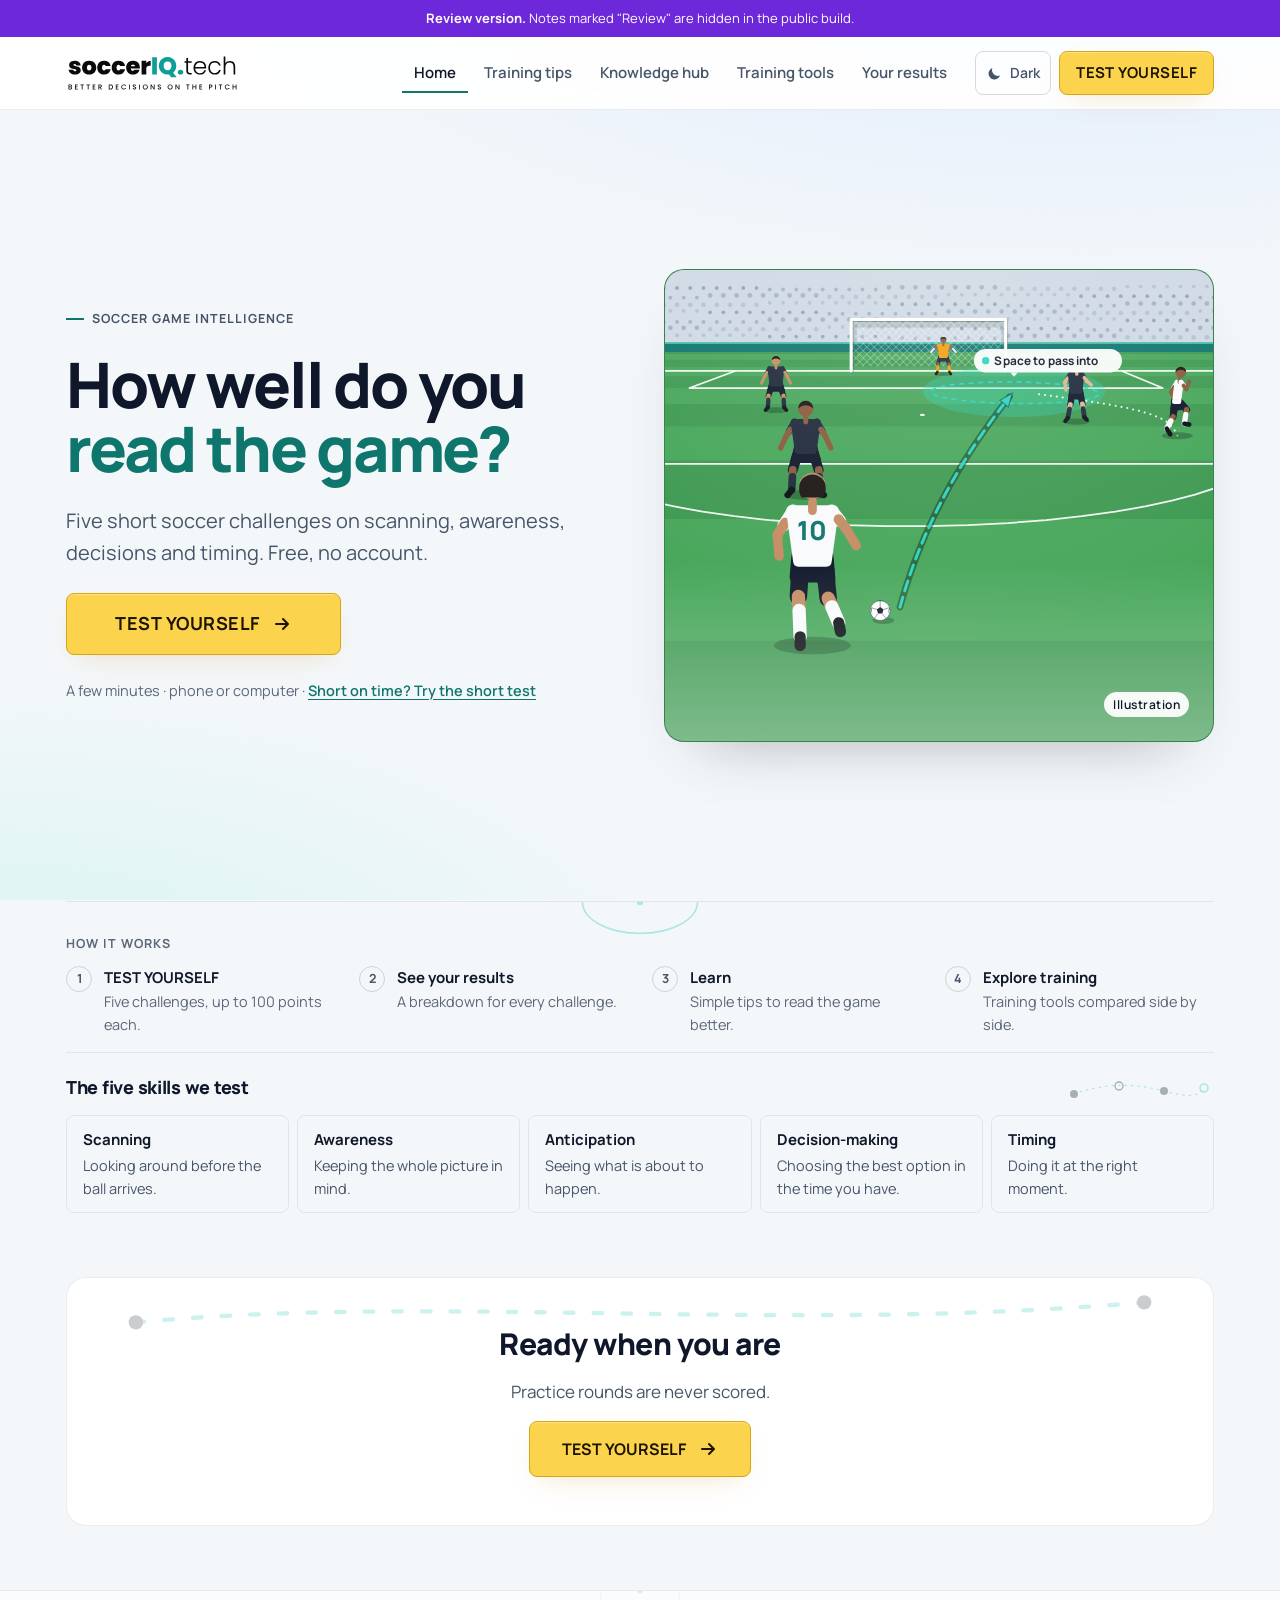
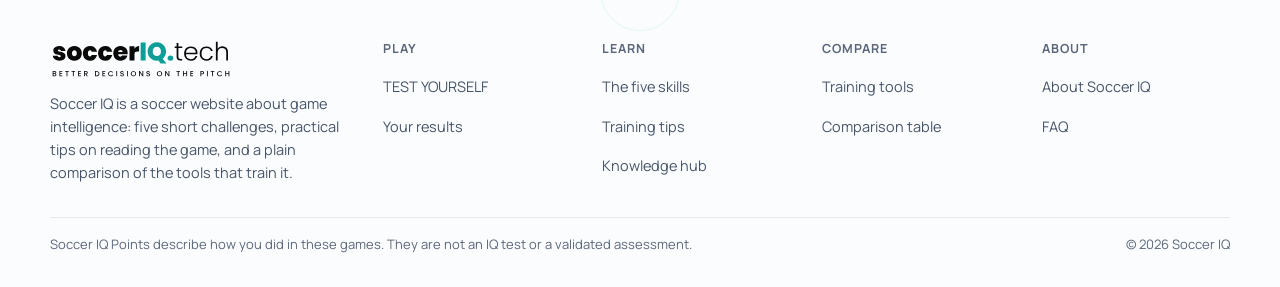
==== commit a99d2398: "Update review demo: soccer hero illustration, PlayerMaker, IntelliGym first on tools page Co-Authore" ====
--- a/index.html
+++ b/index.html
@@ -58,13 +58,60 @@
         <div class="cta-row"><a class="btn btn--cta" href="play.html">TEST YOURSELF <svg class="btn__arrow" viewBox="0 0 20 20" aria-hidden="true"><path d="M4 10h11m-4-5 5 5-5 5" fill="none" stroke="currentColor" stroke-width="2" stroke-linecap="round" stroke-linejoin="round"/></svg></a></div>
         <p class="meta">A few minutes · phone or computer <span aria-hidden="true">·</span> <a class="meta__link" href="short-test.html">Short on time? Try the short test</a></p>
       </div>
-      <div class="hero-home__stage" aria-hidden="true">
-        <div class="stage-card stage-card--hero">
-          <div class="stage-card__hud"><span class="hud-chip"><span class="hud-dot"></span>Live read</span><span class="hud-chip hud-chip--ghost">Your ball</span></div>
-          <div class="stage-card__camera"><svg class="pitch" id="pitch" xmlns="http://www.w3.org/2000/svg"></svg></div>
-          <ul class="stage-card__legend"><li><span class="key key--home"></span>Your team</li><li><span class="key key--opp"></span>Opponent</li><li><span class="key key--read"></span>The read</li></ul>
-        </div>
-      </div>
+      <figure class="hero-home__stage hero-scene">
+        
+  <svg class="hero-scene__svg" viewBox="0 0 800 640" preserveAspectRatio="xMidYMid slice" xmlns="http://www.w3.org/2000/svg" role="img" aria-labelledby="hero-scene-title">
+    <title id="hero-scene-title">Illustration: a soccer player dribbles toward goal while a teammate runs into space behind a defender; a dashed arrow shows the pass into that space.</title>
+    <defs>
+      <pattern id="sc-mesh" width="7" height="7" patternUnits="userSpaceOnUse" patternTransform="rotate(45)">
+        <path class="sc-mesh" d="M0 0H7M0 0V7"/>
+      </pattern>
+      <radialGradient id="sc-flood" cx="50%" cy="0%" r="80%">
+        <stop offset="0" class="sc-flood-a"/><stop offset="1" class="sc-flood-b"/>
+      </radialGradient>
+      <linearGradient id="sc-fade" x1="0" y1="0" x2="0" y2="1">
+        <stop offset="0.62" class="sc-fade-a"/><stop offset="1" class="sc-fade-b"/>
+      </linearGradient>
+    </defs>
+    
+    <rect class="sc-stand" x="-10" y="-10" width="820" height="108.5"/>
+    <g class="sc-crowd-g"><circle class="sc-crowd sc-crowd--0" cx="-10" cy="88.5" r="2.6"/><circle class="sc-crowd sc-crowd--0" cx="656" cy="91.5" r="3.2"/><circle class="sc-crowd sc-crowd--1" cx="494" cy="89.5" r="3.2"/><circle class="sc-crowd sc-crowd--1" cx="332" cy="92.5" r="2.6"/><circle class="sc-crowd sc-crowd--2" cx="170" cy="90.5" r="2.6"/><circle class="sc-crowd sc-crowd--0" cx="8" cy="88.5" r="2.6"/><circle class="sc-crowd sc-crowd--0" cx="674" cy="91.5" r="3.2"/><circle class="sc-crowd sc-crowd--1" cx="512" cy="89.5" r="3.2"/><circle class="sc-crowd sc-crowd--1" cx="350" cy="92.5" r="2.6"/><circle class="sc-crowd sc-crowd--2" cx="188" cy="90.5" r="2.6"/><circle class="sc-crowd sc-crowd--0" cx="26" cy="88.5" r="2.6"/><circle class="sc-crowd sc-crowd--0" cx="692" cy="91.5" r="3.2"/><circle class="sc-crowd sc-crowd--1" cx="530" cy="89.5" r="3.2"/><circle class="sc-crowd sc-crowd--1" cx="368" cy="92.5" r="2.6"/><circle class="sc-crowd sc-crowd--2" cx="206" cy="90.5" r="2.6"/><circle class="sc-crowd sc-crowd--0" cx="44" cy="88.5" r="2.6"/><circle class="sc-crowd sc-crowd--0" cx="710" cy="91.5" r="3.2"/><circle class="sc-crowd sc-crowd--1" cx="548" cy="89.5" r="3.2"/><circle class="sc-crowd sc-crowd--1" cx="386" cy="92.5" r="2.6"/><circle class="sc-crowd sc-crowd--2" cx="224" cy="90.5" r="2.6"/><circle class="sc-crowd sc-crowd--0" cx="62" cy="88.5" r="2.6"/><circle class="sc-crowd sc-crowd--0" cx="728" cy="91.5" r="3.2"/><circle class="sc-crowd sc-crowd--1" cx="566" cy="89.5" r="3.2"/><circle class="sc-crowd sc-crowd--1" cx="404" cy="92.5" r="2.6"/><circle class="sc-crowd sc-crowd--2" cx="242" cy="90.5" r="2.6"/><circle class="sc-crowd sc-crowd--0" cx="80" cy="88.5" r="2.6"/><circle class="sc-crowd sc-crowd--0" cx="746" cy="91.5" r="3.2"/><circle class="sc-crowd sc-crowd--1" cx="584" cy="89.5" r="3.2"/><circle class="sc-crowd sc-crowd--1" cx="422" cy="92.5" r="2.6"/><circle class="sc-crowd sc-crowd--2" cx="260" cy="90.5" r="2.6"/><circle class="sc-crowd sc-crowd--0" cx="98" cy="88.5" r="2.6"/><circle class="sc-crowd sc-crowd--0" cx="764" cy="91.5" r="3.2"/><circle class="sc-crowd sc-crowd--1" cx="602" cy="89.5" r="3.2"/><circle class="sc-crowd sc-crowd--1" cx="440" cy="92.5" r="2.6"/><circle class="sc-crowd sc-crowd--2" cx="278" cy="90.5" r="2.6"/><circle class="sc-crowd sc-crowd--0" cx="116" cy="88.5" r="2.6"/><circle class="sc-crowd sc-crowd--0" cx="782" cy="91.5" r="3.2"/><circle class="sc-crowd sc-crowd--1" cx="620" cy="89.5" r="3.2"/><circle class="sc-crowd sc-crowd--1" cx="458" cy="92.5" r="2.6"/><circle class="sc-crowd sc-crowd--2" cx="296" cy="90.5" r="2.6"/><circle class="sc-crowd sc-crowd--0" cx="134" cy="88.5" r="2.6"/><circle class="sc-crowd sc-crowd--0" cx="800" cy="91.5" r="3.2"/><circle class="sc-crowd sc-crowd--1" cx="638" cy="89.5" r="3.2"/><circle class="sc-crowd sc-crowd--1" cx="476" cy="92.5" r="2.6"/><circle class="sc-crowd sc-crowd--2" cx="314" cy="90.5" r="2.6"/><circle class="sc-crowd sc-crowd--0" cx="152" cy="88.5" r="2.6"/><circle class="sc-crowd sc-crowd--2" cx="413" cy="79.5" r="2.6"/><circle class="sc-crowd sc-crowd--0" cx="251" cy="77.5" r="2.6"/><circle class="sc-crowd sc-crowd--0" cx="89" cy="80.5" r="3.2"/><circle class="sc-crowd sc-crowd--1" cx="755" cy="78.5" r="3.2"/><circle class="sc-crowd sc-crowd--1" cx="593" cy="81.5" r="2.6"/><circle class="sc-crowd sc-crowd--2" cx="431" cy="79.5" r="2.6"/><circle class="sc-crowd sc-crowd--0" cx="269" cy="77.5" r="2.6"/><circle class="sc-crowd sc-crowd--0" cx="107" cy="80.5" r="3.2"/><circle class="sc-crowd sc-crowd--1" cx="773" cy="78.5" r="3.2"/><circle class="sc-crowd sc-crowd--1" cx="611" cy="81.5" r="2.6"/><circle class="sc-crowd sc-crowd--2" cx="449" cy="79.5" r="2.6"/><circle class="sc-crowd sc-crowd--0" cx="287" cy="77.5" r="2.6"/><circle class="sc-crowd sc-crowd--0" cx="125" cy="80.5" r="3.2"/><circle class="sc-crowd sc-crowd--1" cx="791" cy="78.5" r="3.2"/><circle class="sc-crowd sc-crowd--1" cx="629" cy="81.5" r="2.6"/><circle class="sc-crowd sc-crowd--2" cx="467" cy="79.5" r="2.6"/><circle class="sc-crowd sc-crowd--0" cx="305" cy="77.5" r="2.6"/><circle class="sc-crowd sc-crowd--0" cx="143" cy="80.5" r="3.2"/><circle class="sc-crowd sc-crowd--1" cx="809" cy="78.5" r="3.2"/><circle class="sc-crowd sc-crowd--1" cx="647" cy="81.5" r="2.6"/><circle class="sc-crowd sc-crowd--2" cx="485" cy="79.5" r="2.6"/><circle class="sc-crowd sc-crowd--0" cx="323" cy="77.5" r="2.6"/><circle class="sc-crowd sc-crowd--0" cx="161" cy="80.5" r="3.2"/><circle class="sc-crowd sc-crowd--1" cx="-1" cy="78.5" r="3.2"/><circle class="sc-crowd sc-crowd--1" cx="665" cy="81.5" r="2.6"/><circle class="sc-crowd sc-crowd--2" cx="503" cy="79.5" r="2.6"/><circle class="sc-crowd sc-crowd--0" cx="341" cy="77.5" r="2.6"/><circle class="sc-crowd sc-crowd--0" cx="179" cy="80.5" r="3.2"/><circle class="sc-crowd sc-crowd--1" cx="17" cy="78.5" r="3.2"/><circle class="sc-crowd sc-crowd--1" cx="683" cy="81.5" r="2.6"/><circle class="sc-crowd sc-crowd--2" cx="521" cy="79.5" r="2.6"/><circle class="sc-crowd sc-crowd--0" cx="359" cy="77.5" r="2.6"/><circle class="sc-crowd sc-crowd--0" cx="197" cy="80.5" r="3.2"/><circle class="sc-crowd sc-crowd--1" cx="35" cy="78.5" r="3.2"/><circle class="sc-crowd sc-crowd--1" cx="701" cy="81.5" r="2.6"/><circle class="sc-crowd sc-crowd--2" cx="539" cy="79.5" r="2.6"/><circle class="sc-crowd sc-crowd--0" cx="377" cy="77.5" r="2.6"/><circle class="sc-crowd sc-crowd--0" cx="215" cy="80.5" r="3.2"/><circle class="sc-crowd sc-crowd--1" cx="53" cy="78.5" r="3.2"/><circle class="sc-crowd sc-crowd--1" cx="719" cy="81.5" r="2.6"/><circle class="sc-crowd sc-crowd--2" cx="557" cy="79.5" r="2.6"/><circle class="sc-crowd sc-crowd--0" cx="395" cy="77.5" r="2.6"/><circle class="sc-crowd sc-crowd--0" cx="233" cy="80.5" r="3.2"/><circle class="sc-crowd sc-crowd--1" cx="71" cy="78.5" r="3.2"/><circle class="sc-crowd sc-crowd--1" cx="737" cy="81.5" r="2.6"/><circle class="sc-crowd sc-crowd--2" cx="575" cy="79.5" r="2.6"/><circle class="sc-crowd sc-crowd--1" cx="-10" cy="70.5" r="2.6"/><circle class="sc-crowd sc-crowd--2" cx="656" cy="68.5" r="2.6"/><circle class="sc-crowd sc-crowd--0" cx="494" cy="66.5" r="2.6"/><circle class="sc-crowd sc-crowd--0" cx="332" cy="69.5" r="3.2"/><circle class="sc-crowd sc-crowd--1" cx="170" cy="67.5" r="3.2"/><circle class="sc-crowd sc-crowd--1" cx="8" cy="70.5" r="2.6"/><circle class="sc-crowd sc-crowd--2" cx="674" cy="68.5" r="2.6"/><circle class="sc-crowd sc-crowd--0" cx="512" cy="66.5" r="2.6"/><circle class="sc-crowd sc-crowd--0" cx="350" cy="69.5" r="3.2"/><circle class="sc-crowd sc-crowd--1" cx="188" cy="67.5" r="3.2"/><circle class="sc-crowd sc-crowd--1" cx="26" cy="70.5" r="2.6"/><circle class="sc-crowd sc-crowd--2" cx="692" cy="68.5" r="2.6"/><circle class="sc-crowd sc-crowd--0" cx="530" cy="66.5" r="2.6"/><circle class="sc-crowd sc-crowd--0" cx="368" cy="69.5" r="3.2"/><circle class="sc-crowd sc-crowd--1" cx="206" cy="67.5" r="3.2"/><circle class="sc-crowd sc-crowd--1" cx="44" cy="70.5" r="2.6"/><circle class="sc-crowd sc-crowd--2" cx="710" cy="68.5" r="2.6"/><circle class="sc-crowd sc-crowd--0" cx="548" cy="66.5" r="2.6"/><circle class="sc-crowd sc-crowd--0" cx="386" cy="69.5" r="3.2"/><circle class="sc-crowd sc-crowd--1" cx="224" cy="67.5" r="3.2"/><circle class="sc-crowd sc-crowd--1" cx="62" cy="70.5" r="2.6"/><circle class="sc-crowd sc-crowd--2" cx="728" cy="68.5" r="2.6"/><circle class="sc-crowd sc-crowd--0" cx="566" cy="66.5" r="2.6"/><circle class="sc-crowd sc-crowd--0" cx="404" cy="69.5" r="3.2"/><circle class="sc-crowd sc-crowd--1" cx="242" cy="67.5" r="3.2"/><circle class="sc-crowd sc-crowd--1" cx="80" cy="70.5" r="2.6"/><circle class="sc-crowd sc-crowd--2" cx="746" cy="68.5" r="2.6"/><circle class="sc-crowd sc-crowd--0" cx="584" cy="66.5" r="2.6"/><circle class="sc-crowd sc-crowd--0" cx="422" cy="69.5" r="3.2"/><circle class="sc-crowd sc-crowd--1" cx="260" cy="67.5" r="3.2"/><circle class="sc-crowd sc-crowd--1" cx="98" cy="70.5" r="2.6"/><circle class="sc-crowd sc-crowd--2" cx="764" cy="68.5" r="2.6"/><circle class="sc-crowd sc-crowd--0" cx="602" cy="66.5" r="2.6"/><circle class="sc-crowd sc-crowd--0" cx="440" cy="69.5" r="3.2"/><circle class="sc-crowd sc-crowd--1" cx="278" cy="67.5" r="3.2"/><circle class="sc-crowd sc-crowd--1" cx="116" cy="70.5" r="2.6"/><circle class="sc-crowd sc-crowd--2" cx="782" cy="68.5" r="2.6"/><circle class="sc-crowd sc-crowd--0" cx="620" cy="66.5" r="2.6"/><circle class="sc-crowd sc-crowd--0" cx="458" cy="69.5" r="3.2"/><circle class="sc-crowd sc-crowd--1" cx="296" cy="67.5" r="3.2"/><circle class="sc-crowd sc-crowd--1" cx="134" cy="70.5" r="2.6"/><circle class="sc-crowd sc-crowd--2" cx="800" cy="68.5" r="2.6"/><circle class="sc-crowd sc-crowd--0" cx="638" cy="66.5" r="2.6"/><circle class="sc-crowd sc-crowd--0" cx="476" cy="69.5" r="3.2"/><circle class="sc-crowd sc-crowd--1" cx="314" cy="67.5" r="3.2"/><circle class="sc-crowd sc-crowd--1" cx="152" cy="70.5" r="2.6"/><circle class="sc-crowd sc-crowd--1" cx="413" cy="56.5" r="3.2"/><circle class="sc-crowd sc-crowd--1" cx="251" cy="59.5" r="2.6"/><circle class="sc-crowd sc-crowd--2" cx="89" cy="57.5" r="2.6"/><circle class="sc-crowd sc-crowd--0" cx="755" cy="55.5" r="2.6"/><circle class="sc-crowd sc-crowd--0" cx="593" cy="58.5" r="3.2"/><circle class="sc-crowd sc-crowd--1" cx="431" cy="56.5" r="3.2"/><circle class="sc-crowd sc-crowd--1" cx="269" cy="59.5" r="2.6"/><circle class="sc-crowd sc-crowd--2" cx="107" cy="57.5" r="2.6"/><circle class="sc-crowd sc-crowd--0" cx="773" cy="55.5" r="2.6"/><circle class="sc-crowd sc-crowd--0" cx="611" cy="58.5" r="3.2"/><circle class="sc-crowd sc-crowd--1" cx="449" cy="56.5" r="3.2"/><circle class="sc-crowd sc-crowd--1" cx="287" cy="59.5" r="2.6"/><circle class="sc-crowd sc-crowd--2" cx="125" cy="57.5" r="2.6"/><circle class="sc-crowd sc-crowd--0" cx="791" cy="55.5" r="2.6"/><circle class="sc-crowd sc-crowd--0" cx="629" cy="58.5" r="3.2"/><circle class="sc-crowd sc-crowd--1" cx="467" cy="56.5" r="3.2"/><circle class="sc-crowd sc-crowd--1" cx="305" cy="59.5" r="2.6"/><circle class="sc-crowd sc-crowd--2" cx="143" cy="57.5" r="2.6"/><circle class="sc-crowd sc-crowd--0" cx="809" cy="55.5" r="2.6"/><circle class="sc-crowd sc-crowd--0" cx="647" cy="58.5" r="3.2"/><circle class="sc-crowd sc-crowd--1" cx="485" cy="56.5" r="3.2"/><circle class="sc-crowd sc-crowd--1" cx="323" cy="59.5" r="2.6"/><circle class="sc-crowd sc-crowd--2" cx="161" cy="57.5" r="2.6"/><circle class="sc-crowd sc-crowd--0" cx="-1" cy="55.5" r="2.6"/><circle class="sc-crowd sc-crowd--0" cx="665" cy="58.5" r="3.2"/><circle class="sc-crowd sc-crowd--1" cx="503" cy="56.5" r="3.2"/><circle class="sc-crowd sc-crowd--1" cx="341" cy="59.5" r="2.6"/><circle class="sc-crowd sc-crowd--2" cx="179" cy="57.5" r="2.6"/><circle class="sc-crowd sc-crowd--0" cx="17" cy="55.5" r="2.6"/><circle class="sc-crowd sc-crowd--0" cx="683" cy="58.5" r="3.2"/><circle class="sc-crowd sc-crowd--1" cx="521" cy="56.5" r="3.2"/><circle class="sc-crowd sc-crowd--1" cx="359" cy="59.5" r="2.6"/><circle class="sc-crowd sc-crowd--2" cx="197" cy="57.5" r="2.6"/><circle class="sc-crowd sc-crowd--0" cx="35" cy="55.5" r="2.6"/><circle class="sc-crowd sc-crowd--0" cx="701" cy="58.5" r="3.2"/><circle class="sc-crowd sc-crowd--1" cx="539" cy="56.5" r="3.2"/><circle class="sc-crowd sc-crowd--1" cx="377" cy="59.5" r="2.6"/><circle class="sc-crowd sc-crowd--2" cx="215" cy="57.5" r="2.6"/><circle class="sc-crowd sc-crowd--0" cx="53" cy="55.5" r="2.6"/><circle class="sc-crowd sc-crowd--0" cx="719" cy="58.5" r="3.2"/><circle class="sc-crowd sc-crowd--1" cx="557" cy="56.5" r="3.2"/><circle class="sc-crowd sc-crowd--1" cx="395" cy="59.5" r="2.6"/><circle class="sc-crowd sc-crowd--2" cx="233" cy="57.5" r="2.6"/><circle class="sc-crowd sc-crowd--0" cx="71" cy="55.5" r="2.6"/><circle class="sc-crowd sc-crowd--0" cx="737" cy="58.5" r="3.2"/><circle class="sc-crowd sc-crowd--1" cx="575" cy="56.5" r="3.2"/><circle class="sc-crowd sc-crowd--0" cx="-10" cy="47.5" r="3.2"/><circle class="sc-crowd sc-crowd--1" cx="656" cy="45.5" r="3.2"/><circle class="sc-crowd sc-crowd--1" cx="494" cy="48.5" r="2.6"/><circle class="sc-crowd sc-crowd--2" cx="332" cy="46.5" r="2.6"/><circle class="sc-crowd sc-crowd--0" cx="170" cy="44.5" r="2.6"/><circle class="sc-crowd sc-crowd--0" cx="8" cy="47.5" r="3.2"/><circle class="sc-crowd sc-crowd--1" cx="674" cy="45.5" r="3.2"/><circle class="sc-crowd sc-crowd--1" cx="512" cy="48.5" r="2.6"/><circle class="sc-crowd sc-crowd--2" cx="350" cy="46.5" r="2.6"/><circle class="sc-crowd sc-crowd--0" cx="188" cy="44.5" r="2.6"/><circle class="sc-crowd sc-crowd--0" cx="26" cy="47.5" r="3.2"/><circle class="sc-crowd sc-crowd--1" cx="692" cy="45.5" r="3.2"/><circle class="sc-crowd sc-crowd--1" cx="530" cy="48.5" r="2.6"/><circle class="sc-crowd sc-crowd--2" cx="368" cy="46.5" r="2.6"/><circle class="sc-crowd sc-crowd--0" cx="206" cy="44.5" r="2.6"/><circle class="sc-crowd sc-crowd--0" cx="44" cy="47.5" r="3.2"/><circle class="sc-crowd sc-crowd--1" cx="710" cy="45.5" r="3.2"/><circle class="sc-crowd sc-crowd--1" cx="548" cy="48.5" r="2.6"/><circle class="sc-crowd sc-crowd--2" cx="386" cy="46.5" r="2.6"/><circle class="sc-crowd sc-crowd--0" cx="224" cy="44.5" r="2.6"/><circle class="sc-crowd sc-crowd--0" cx="62" cy="47.5" r="3.2"/><circle class="sc-crowd sc-crowd--1" cx="728" cy="45.5" r="3.2"/><circle class="sc-crowd sc-crowd--1" cx="566" cy="48.5" r="2.6"/><circle class="sc-crowd sc-crowd--2" cx="404" cy="46.5" r="2.6"/><circle class="sc-crowd sc-crowd--0" cx="242" cy="44.5" r="2.6"/><circle class="sc-crowd sc-crowd--0" cx="80" cy="47.5" r="3.2"/><circle class="sc-crowd sc-crowd--1" cx="746" cy="45.5" r="3.2"/><circle class="sc-crowd sc-crowd--1" cx="584" cy="48.5" r="2.6"/><circle class="sc-crowd sc-crowd--2" cx="422" cy="46.5" r="2.6"/><circle class="sc-crowd sc-crowd--0" cx="260" cy="44.5" r="2.6"/><circle class="sc-crowd sc-crowd--0" cx="98" cy="47.5" r="3.2"/><circle class="sc-crowd sc-crowd--1" cx="764" cy="45.5" r="3.2"/><circle class="sc-crowd sc-crowd--1" cx="602" cy="48.5" r="2.6"/><circle class="sc-crowd sc-crowd--2" cx="440" cy="46.5" r="2.6"/><circle class="sc-crowd sc-crowd--0" cx="278" cy="44.5" r="2.6"/><circle class="sc-crowd sc-crowd--0" cx="116" cy="47.5" r="3.2"/><circle class="sc-crowd sc-crowd--1" cx="782" cy="45.5" r="3.2"/><circle class="sc-crowd sc-crowd--1" cx="620" cy="48.5" r="2.6"/><circle class="sc-crowd sc-crowd--2" cx="458" cy="46.5" r="2.6"/><circle class="sc-crowd sc-crowd--0" cx="296" cy="44.5" r="2.6"/><circle class="sc-crowd sc-crowd--0" cx="134" cy="47.5" r="3.2"/><circle class="sc-crowd sc-crowd--1" cx="800" cy="45.5" r="3.2"/><circle class="sc-crowd sc-crowd--1" cx="638" cy="48.5" r="2.6"/><circle class="sc-crowd sc-crowd--2" cx="476" cy="46.5" r="2.6"/><circle class="sc-crowd sc-crowd--0" cx="314" cy="44.5" r="2.6"/><circle class="sc-crowd sc-crowd--0" cx="152" cy="47.5" r="3.2"/><circle class="sc-crowd sc-crowd--0" cx="413" cy="33.5" r="2.6"/><circle class="sc-crowd sc-crowd--0" cx="251" cy="36.5" r="3.2"/><circle class="sc-crowd sc-crowd--1" cx="89" cy="34.5" r="3.2"/><circle class="sc-crowd sc-crowd--1" cx="755" cy="37.5" r="2.6"/><circle class="sc-crowd sc-crowd--2" cx="593" cy="35.5" r="2.6"/><circle class="sc-crowd sc-crowd--0" cx="431" cy="33.5" r="2.6"/><circle class="sc-crowd sc-crowd--0" cx="269" cy="36.5" r="3.2"/><circle class="sc-crowd sc-crowd--1" cx="107" cy="34.5" r="3.2"/><circle class="sc-crowd sc-crowd--1" cx="773" cy="37.5" r="2.6"/><circle class="sc-crowd sc-crowd--2" cx="611" cy="35.5" r="2.6"/><circle class="sc-crowd sc-crowd--0" cx="449" cy="33.5" r="2.6"/><circle class="sc-crowd sc-crowd--0" cx="287" cy="36.5" r="3.2"/><circle class="sc-crowd sc-crowd--1" cx="125" cy="34.5" r="3.2"/><circle class="sc-crowd sc-crowd--1" cx="791" cy="37.5" r="2.6"/><circle class="sc-crowd sc-crowd--2" cx="629" cy="35.5" r="2.6"/><circle class="sc-crowd sc-crowd--0" cx="467" cy="33.5" r="2.6"/><circle class="sc-crowd sc-crowd--0" cx="305" cy="36.5" r="3.2"/><circle class="sc-crowd sc-crowd--1" cx="143" cy="34.5" r="3.2"/><circle class="sc-crowd sc-crowd--1" cx="809" cy="37.5" r="2.6"/><circle class="sc-crowd sc-crowd--2" cx="647" cy="35.5" r="2.6"/><circle class="sc-crowd sc-crowd--0" cx="485" cy="33.5" r="2.6"/><circle class="sc-crowd sc-crowd--0" cx="323" cy="36.5" r="3.2"/><circle class="sc-crowd sc-crowd--1" cx="161" cy="34.5" r="3.2"/><circle class="sc-crowd sc-crowd--1" cx="-1" cy="37.5" r="2.6"/><circle class="sc-crowd sc-crowd--2" cx="665" cy="35.5" r="2.6"/><circle class="sc-crowd sc-crowd--0" cx="503" cy="33.5" r="2.6"/><circle class="sc-crowd sc-crowd--0" cx="341" cy="36.5" r="3.2"/><circle class="sc-crowd sc-crowd--1" cx="179" cy="34.5" r="3.2"/><circle class="sc-crowd sc-crowd--1" cx="17" cy="37.5" r="2.6"/><circle class="sc-crowd sc-crowd--2" cx="683" cy="35.5" r="2.6"/><circle class="sc-crowd sc-crowd--0" cx="521" cy="33.5" r="2.6"/><circle class="sc-crowd sc-crowd--0" cx="359" cy="36.5" r="3.2"/><circle class="sc-crowd sc-crowd--1" cx="197" cy="34.5" r="3.2"/><circle class="sc-crowd sc-crowd--1" cx="35" cy="37.5" r="2.6"/><circle class="sc-crowd sc-crowd--2" cx="701" cy="35.5" r="2.6"/><circle class="sc-crowd sc-crowd--0" cx="539" cy="33.5" r="2.6"/><circle class="sc-crowd sc-crowd--0" cx="377" cy="36.5" r="3.2"/><circle class="sc-crowd sc-crowd--1" cx="215" cy="34.5" r="3.2"/><circle class="sc-crowd sc-crowd--1" cx="53" cy="37.5" r="2.6"/><circle class="sc-crowd sc-crowd--2" cx="719" cy="35.5" r="2.6"/><circle class="sc-crowd sc-crowd--0" cx="557" cy="33.5" r="2.6"/><circle class="sc-crowd sc-crowd--0" cx="395" cy="36.5" r="3.2"/><circle class="sc-crowd sc-crowd--1" cx="233" cy="34.5" r="3.2"/><circle class="sc-crowd sc-crowd--1" cx="71" cy="37.5" r="2.6"/><circle class="sc-crowd sc-crowd--2" cx="737" cy="35.5" r="2.6"/><circle class="sc-crowd sc-crowd--0" cx="575" cy="33.5" r="2.6"/><circle class="sc-crowd sc-crowd--2" cx="-10" cy="24.5" r="2.6"/><circle class="sc-crowd sc-crowd--0" cx="656" cy="22.5" r="2.6"/><circle class="sc-crowd sc-crowd--0" cx="494" cy="25.5" r="3.2"/><circle class="sc-crowd sc-crowd--1" cx="332" cy="23.5" r="3.2"/><circle class="sc-crowd sc-crowd--1" cx="170" cy="26.5" r="2.6"/><circle class="sc-crowd sc-crowd--2" cx="8" cy="24.5" r="2.6"/><circle class="sc-crowd sc-crowd--0" cx="674" cy="22.5" r="2.6"/><circle class="sc-crowd sc-crowd--0" cx="512" cy="25.5" r="3.2"/><circle class="sc-crowd sc-crowd--1" cx="350" cy="23.5" r="3.2"/><circle class="sc-crowd sc-crowd--1" cx="188" cy="26.5" r="2.6"/><circle class="sc-crowd sc-crowd--2" cx="26" cy="24.5" r="2.6"/><circle class="sc-crowd sc-crowd--0" cx="692" cy="22.5" r="2.6"/><circle class="sc-crowd sc-crowd--0" cx="530" cy="25.5" r="3.2"/><circle class="sc-crowd sc-crowd--1" cx="368" cy="23.5" r="3.2"/><circle class="sc-crowd sc-crowd--1" cx="206" cy="26.5" r="2.6"/><circle class="sc-crowd sc-crowd--2" cx="44" cy="24.5" r="2.6"/><circle class="sc-crowd sc-crowd--0" cx="710" cy="22.5" r="2.6"/><circle class="sc-crowd sc-crowd--0" cx="548" cy="25.5" r="3.2"/><circle class="sc-crowd sc-crowd--1" cx="386" cy="23.5" r="3.2"/><circle class="sc-crowd sc-crowd--1" cx="224" cy="26.5" r="2.6"/><circle class="sc-crowd sc-crowd--2" cx="62" cy="24.5" r="2.6"/><circle class="sc-crowd sc-crowd--0" cx="728" cy="22.5" r="2.6"/><circle class="sc-crowd sc-crowd--0" cx="566" cy="25.5" r="3.2"/><circle class="sc-crowd sc-crowd--1" cx="404" cy="23.5" r="3.2"/><circle class="sc-crowd sc-crowd--1" cx="242" cy="26.5" r="2.6"/><circle class="sc-crowd sc-crowd--2" cx="80" cy="24.5" r="2.6"/><circle class="sc-crowd sc-crowd--0" cx="746" cy="22.5" r="2.6"/><circle class="sc-crowd sc-crowd--0" cx="584" cy="25.5" r="3.2"/><circle class="sc-crowd sc-crowd--1" cx="422" cy="23.5" r="3.2"/><circle class="sc-crowd sc-crowd--1" cx="260" cy="26.5" r="2.6"/><circle class="sc-crowd sc-crowd--2" cx="98" cy="24.5" r="2.6"/><circle class="sc-crowd sc-crowd--0" cx="764" cy="22.5" r="2.6"/><circle class="sc-crowd sc-crowd--0" cx="602" cy="25.5" r="3.2"/><circle class="sc-crowd sc-crowd--1" cx="440" cy="23.5" r="3.2"/><circle class="sc-crowd sc-crowd--1" cx="278" cy="26.5" r="2.6"/><circle class="sc-crowd sc-crowd--2" cx="116" cy="24.5" r="2.6"/><circle class="sc-crowd sc-crowd--0" cx="782" cy="22.5" r="2.6"/><circle class="sc-crowd sc-crowd--0" cx="620" cy="25.5" r="3.2"/><circle class="sc-crowd sc-crowd--1" cx="458" cy="23.5" r="3.2"/><circle class="sc-crowd sc-crowd--1" cx="296" cy="26.5" r="2.6"/><circle class="sc-crowd sc-crowd--2" cx="134" cy="24.5" r="2.6"/><circle class="sc-crowd sc-crowd--0" cx="800" cy="22.5" r="2.6"/><circle class="sc-crowd sc-crowd--0" cx="638" cy="25.5" r="3.2"/><circle class="sc-crowd sc-crowd--1" cx="476" cy="23.5" r="3.2"/><circle class="sc-crowd sc-crowd--1" cx="314" cy="26.5" r="2.6"/><circle class="sc-crowd sc-crowd--2" cx="152" cy="24.5" r="2.6"/></g>
+    <rect class="sc-boards" x="-10" y="98.5" width="820" height="21.5"/>
+    <rect class="sc-boards-line" x="-10" y="98.5" width="820" height="1.5"/>
+    <g class="sc-pitch"><rect class="sc-grass-a" x="-10" y="503.1" width="820" height="177.5"/><rect class="sc-grass-b" x="-10" y="337.5" width="820" height="166.2"/><rect class="sc-grass-a" x="-10" y="258.3" width="820" height="79.8"/><rect class="sc-grass-b" x="-10" y="211.9" width="820" height="47"/><rect class="sc-grass-a" x="-10" y="181.4" width="820" height="31.1"/><rect class="sc-grass-b" x="-10" y="159.9" width="820" height="22.2"/><rect class="sc-grass-a" x="-10" y="143.8" width="820" height="16.7"/><rect class="sc-grass-b" x="-10" y="131.4" width="820" height="13"/><rect class="sc-grass-a" x="-10" y="121.5" width="820" height="10.5"/><rect class="sc-grass-b" x="-10" y="113.4" width="820" height="8.7"/><rect class="sc-grass-a" x="-10" y="111.4" width="820" height="2.6"/><line class="sc-line" x1="-1334.3" y1="137.2" x2="2105.7" y2="137.2"/><polyline class="sc-line" points="-192.3,137.2 -916.1,263.3 1652.4,263.3 963.6,137.2"/><polyline class="sc-line" points="123.1,137.2 60.9,160.4 704,160.4 648.3,137.2"/><polyline class="sc-line" points="826.7,270 813.7,278.9 796.3,287.8 774.4,296.6 747.8,305.2 716.4,313.5 680.2,321.3 639.4,328.4 594.4,334.6 545.6,339.9 493.7,343.9 439.6,346.7 384.2,348.1 328.5,348.1 273.5,346.7 220.2,343.9 169.4,339.9 122.1,334.6 78.8,328.4 40,321.3 5.9,313.5 -23.2,305.2 -47.4,296.6 -66.8,287.8 -81.7,278.9 -92.3,270"/><ellipse class="sc-spot" cx="377.4" cy="196.9" rx="3.4" ry="1.6"/></g>
+    
+    <polygon class="sc-net-back" points="280.7,67.3 490.6,67.3 490.6,137.2 484.9,130.8 484.9,78.3 288.2,78.3 288.2,130.8 280.7,137.2"/>
+    <polygon class="sc-net" points="288.2,130.8 288.2,78.3 484.9,78.3 484.9,130.8" fill="url(#sc-mesh)"/>
+    <polygon class="sc-net" points="280.7,67.3 288.2,78.3 288.2,130.8 280.7,137.2" fill="url(#sc-mesh)"/>
+    <polygon class="sc-net" points="490.6,67.3 484.9,78.3 484.9,130.8 490.6,137.2" fill="url(#sc-mesh)"/>
+    <polygon class="sc-net" points="280.7,67.3 490.6,67.3 484.9,78.3 288.2,78.3" fill="url(#sc-mesh)"/>
+    <polyline class="sc-post sc-post--shade" points="280.7,137.2 280.7,67.3 490.6,67.3 490.6,137.2" transform="translate(1.2 1.2)"/>
+    <polyline class="sc-post" points="280.7,137.2 280.7,67.3 490.6,67.3 490.6,137.2"/>
+    <ellipse class="sc-space-pool" cx="502" cy="165.2" rx="123.9" ry="34.7"/>
+      <polygon class="sc-space-ring" points="615,165.2 609.3,162.7 600.6,160.4 589.4,158.3 576.1,156.5 561.1,155 544.7,153.8 527.5,152.9 509.7,152.3 491.9,152.2 474.4,152.3 457.4,152.9 441.6,153.8 427.1,155 414.5,156.5 404,158.3 396,160.4 391,162.7 389.1,165.2 390.6,167.7 395.7,170.3 404.4,172.8 416.7,175.2 432.1,177.3 450.4,179 470.7,180.3 492.4,181.2 514.7,181.4 536.5,181.2 556.9,180.3 575.2,179 590.7,177.3 602.9,175.2 611.5,172.8 616.3,170.3 617.4,167.7"/>
+    <polyline class="sc-run" points="723.8,225.1 720.8,218.7 716.7,212.6 710.6,207 701.7,201.7 689.7,196.7 674.2,192 655.6,187.5 634.2,183.3 610.6,179.4 585.5,175.6 559.9,172 534.6,168.6"/>
+    <ellipse class="sc-shadow" cx="406" cy="141.5" rx="11.8" ry="2.7"/><g transform="translate(406 141.5) scale(0.5379999999999999 0.5379999999999999)"><line class="sc-limb sc-gk-shorts" x1="-6.5" y1="-46" x2="-14" y2="-26" stroke-width="10"/><line class="sc-limb sc-gk-shorts" x1="-6.5" y1="-46" x2="-10.6" y2="-35" stroke-width="10.5"/><line class="sc-limb sc-skin-2" x1="-14" y1="-26" x2="-14.3" y2="-18.6" stroke-width="7.6"/><line class="sc-limb sc-gk-socks" x1="-14.3" y1="-18.6" x2="-15" y2="-5" stroke-width="7.6"/><line class="sc-limb sc-boot" x1="-15" y1="-5" x2="-19" y2="0" stroke-width="6.4"/><line class="sc-limb sc-gk-shirt" x1="-11" y1="-73" x2="-18.8" y2="-67.6" stroke-width="7"/><line class="sc-limb sc-skin-2" x1="-17.5" y1="-68.5" x2="-24" y2="-64" stroke-width="5.8"/><line class="sc-limb sc-glove" x1="-24" y1="-64" x2="-31" y2="-56" stroke-width="5.4"/><polygon class="sc-torso sc-gk-shorts" points="-9,-47 9,-47 10,-35 -10,-35"/><line class="sc-limb sc-gk-shorts" x1="6.5" y1="-46" x2="14" y2="-26" stroke-width="10"/><line class="sc-limb sc-gk-shorts" x1="6.5" y1="-46" x2="10.6" y2="-35" stroke-width="10.5"/><line class="sc-limb sc-skin-2" x1="14" y1="-26" x2="14.4" y2="-18.6" stroke-width="7.6"/><line class="sc-limb sc-gk-socks" x1="14.4" y1="-18.6" x2="15" y2="-5" stroke-width="7.6"/><line class="sc-limb sc-boot" x1="15" y1="-5" x2="19" y2="0" stroke-width="6.4"/><polygon class="sc-torso sc-gk-shirt" points="-12,-73 12,-73 8,-44 -8,-44"/><line class="sc-limb sc-skin-2" x1="0" y1="-78" x2="0" y2="-73" stroke-width="5"/><circle class="sc-skin-2-fill" cx="0" cy="-86" r="7.6"/><path class="sc-hair" d="M-7.6 -86.5 a7.6 7.6 0 0 1 15.2 0 q-3.5 -3.2 -7.6 -3.2 q-4.1 0 -7.6 3.2z"/><line class="sc-limb sc-gk-shirt" x1="11" y1="-73" x2="18.8" y2="-67.6" stroke-width="7"/><line class="sc-limb sc-skin-2" x1="17.5" y1="-68.5" x2="24" y2="-64" stroke-width="5.8"/><line class="sc-limb sc-glove" x1="24" y1="-64" x2="31" y2="-56" stroke-width="5.4"/></g><ellipse class="sc-shadow" cx="178.5" cy="190.4" rx="17.2" ry="3.9"/><g transform="translate(178.5 190.4) scale(0.782 0.782)"><line class="sc-limb sc-opp-shorts" x1="-6.5" y1="-46" x2="-13" y2="-25" stroke-width="10"/><line class="sc-limb sc-opp-shorts" x1="-6.5" y1="-46" x2="-10.1" y2="-34.4" stroke-width="10.5"/><line class="sc-limb sc-skin-1" x1="-13" y1="-25" x2="-13.3" y2="-18" stroke-width="7.6"/><line class="sc-limb sc-opp-socks" x1="-13.3" y1="-18" x2="-14" y2="-5" stroke-width="7.6"/><line class="sc-limb sc-boot" x1="-14" y1="-5" x2="-18" y2="0" stroke-width="6.4"/><line class="sc-limb sc-opp-shirt" x1="-11" y1="-73" x2="-16.4" y2="-64" stroke-width="7"/><line class="sc-limb sc-skin-1" x1="-15.5" y1="-65.5" x2="-20" y2="-58" stroke-width="5.8"/><line class="sc-limb sc-skin-1" x1="-20" y1="-58" x2="-25" y2="-47" stroke-width="5.4"/><polygon class="sc-torso sc-opp-shorts" points="-9,-47 9,-47 10,-35 -10,-35"/><line class="sc-limb sc-opp-shorts" x1="6.5" y1="-46" x2="13" y2="-25" stroke-width="10"/><line class="sc-limb sc-opp-shorts" x1="6.5" y1="-46" x2="10.1" y2="-34.4" stroke-width="10.5"/><line class="sc-limb sc-skin-1" x1="13" y1="-25" x2="13.4" y2="-18" stroke-width="7.6"/><line class="sc-limb sc-opp-socks" x1="13.4" y1="-18" x2="14" y2="-5" stroke-width="7.6"/><line class="sc-limb sc-boot" x1="14" y1="-5" x2="18" y2="0" stroke-width="6.4"/><polygon class="sc-torso sc-opp-shirt" points="-12,-73 12,-73 8,-44 -8,-44"/><line class="sc-limb sc-skin-1" x1="0" y1="-78" x2="0" y2="-73" stroke-width="5"/><circle class="sc-skin-1-fill" cx="0" cy="-86" r="7.6"/><path class="sc-hair" d="M-7.6 -86.5 a7.6 7.6 0 0 1 15.2 0 q-3.5 -3.2 -7.6 -3.2 q-4.1 0 -7.6 3.2z"/><line class="sc-limb sc-opp-shirt" x1="11" y1="-73" x2="16.4" y2="-64" stroke-width="7"/><line class="sc-limb sc-skin-1" x1="15.5" y1="-65.5" x2="20" y2="-58" stroke-width="5.8"/><line class="sc-limb sc-skin-1" x1="20" y1="-58" x2="25" y2="-47" stroke-width="5.4"/></g><ellipse class="sc-shadow" cx="586.3" cy="206" rx="18.9" ry="4.3"/><g transform="translate(586.3 206) scale(0.86 0.86)"><line class="sc-limb sc-opp-shorts" x1="-5.5" y1="-49" x2="-9" y2="-27" stroke-width="10"/><line class="sc-limb sc-opp-shorts" x1="-5.5" y1="-49" x2="-7.4" y2="-36.9" stroke-width="10.5"/><line class="sc-limb sc-skin-3" x1="-9" y1="-27" x2="-10.4" y2="-19.6" stroke-width="7.6"/><line class="sc-limb sc-opp-socks" x1="-10.4" y1="-19.6" x2="-13" y2="-6" stroke-width="7.6"/><line class="sc-limb sc-boot" x1="-13" y1="-6" x2="-17" y2="-1" stroke-width="6.4"/><line class="sc-limb sc-opp-shirt" x1="-9" y1="-75" x2="-14.4" y2="-67.2" stroke-width="7"/><line class="sc-limb sc-skin-3" x1="-13.5" y1="-68.5" x2="-18" y2="-62" stroke-width="5.8"/><line class="sc-limb sc-skin-3" x1="-18" y1="-62" x2="-16" y2="-50" stroke-width="5.4"/><polygon class="sc-torso sc-opp-shorts" points="-8,-50 8,-50 9,-38 -9,-38"/><line class="sc-limb sc-opp-shorts" x1="5.5" y1="-49" x2="10" y2="-28" stroke-width="10"/><line class="sc-limb sc-opp-shorts" x1="5.5" y1="-49" x2="8" y2="-37.4" stroke-width="10.5"/><line class="sc-limb sc-skin-3" x1="10" y1="-28" x2="11.1" y2="-20.6" stroke-width="7.6"/><line class="sc-limb sc-opp-socks" x1="11.1" y1="-20.6" x2="13" y2="-7" stroke-width="7.6"/><line class="sc-limb sc-boot" x1="13" y1="-7" x2="17" y2="-3" stroke-width="6.4"/><polygon class="sc-torso sc-opp-shirt" points="-10,-75 10,-75 7,-47 -7,-47"/><line class="sc-limb sc-skin-3" x1="1" y1="-80" x2="1" y2="-75" stroke-width="5"/><circle class="sc-skin-3-fill" cx="2" cy="-89" r="7.6"/><path class="sc-hair" d="M-5.6 -89.5 a7.6 7.6 0 0 1 15.2 0 q-3.5 -3.2 -7.6 -3.2 q-4.1 0 -7.6 3.2z"/><line class="sc-limb sc-opp-shirt" x1="9" y1="-75" x2="13.8" y2="-68.4" stroke-width="7"/><line class="sc-limb sc-skin-3" x1="13" y1="-69.5" x2="17" y2="-64" stroke-width="5.8"/><line class="sc-limb sc-skin-3" x1="17" y1="-64" x2="24" y2="-58" stroke-width="5.4"/></g><ellipse class="sc-shadow" cx="723.8" cy="225.1" rx="21" ry="4.8"/><g transform="translate(723.8 225.1) scale(0.956 0.956)"><line class="sc-limb sc-home-shorts" x1="-3" y1="-50" x2="-6" y2="-27" stroke-width="10"/><line class="sc-limb sc-home-shorts" x1="-3" y1="-50" x2="-4.6" y2="-37.3" stroke-width="10.5"/><line class="sc-limb sc-skin-2" x1="-6" y1="-27" x2="-9.1" y2="-21" stroke-width="7.6"/><line class="sc-limb sc-home-socks" x1="-9.1" y1="-21" x2="-15" y2="-10" stroke-width="7.6"/><line class="sc-limb sc-boot" x1="-15" y1="-10" x2="-10" y2="-2" stroke-width="6.4"/><line class="sc-limb sc-home-shirt" x1="0" y1="-76" x2="-5.4" y2="-67.6" stroke-width="7"/><line class="sc-limb sc-skin-2" x1="-4.5" y1="-69" x2="-9" y2="-62" stroke-width="5.8"/><line class="sc-limb sc-skin-2" x1="-9" y1="-62" x2="-5" y2="-52" stroke-width="5.4"/><polygon class="sc-torso sc-home-shorts" points="-5.5,-51 3.5,-51 4.5,-39 -6.5,-39"/><line class="sc-limb sc-home-shorts" x1="1" y1="-50" x2="13" y2="-37" stroke-width="10"/><line class="sc-limb sc-home-shorts" x1="1" y1="-50" x2="7.6" y2="-42.8" stroke-width="10.5"/><line class="sc-limb sc-skin-2" x1="13" y1="-37" x2="12" y2="-30" stroke-width="7.6"/><line class="sc-limb sc-home-socks" x1="12" y1="-30" x2="10" y2="-17" stroke-width="7.6"/><line class="sc-limb sc-boot" x1="10" y1="-17" x2="17" y2="-16" stroke-width="6.4"/><polygon class="sc-torso sc-home-shirt" points="-1,-76 6,-76 2.5,-48 -4.5,-48"/><line class="sc-limb sc-skin-2" x1="3" y1="-81" x2="3" y2="-76" stroke-width="5"/><circle class="sc-skin-2-fill" cx="5" cy="-90" r="7.6"/><path class="sc-hair" d="M-2.5999999999999996 -90.5 a7.6 7.6 0 0 1 15.2 0 q-3.5 -3.2 -7.6 -3.2 q-4.1 0 -7.6 3.2z"/><line class="sc-limb sc-home-shirt" x1="5" y1="-76" x2="9.8" y2="-70" stroke-width="7"/><line class="sc-limb sc-skin-2" x1="9" y1="-71" x2="13" y2="-66" stroke-width="5.8"/><line class="sc-limb sc-skin-2" x1="13" y1="-66" x2="17" y2="-77" stroke-width="5.4"/></g><ellipse class="sc-shadow" cx="-17.9" cy="252" rx="24" ry="5.5"/><g transform="translate(-17.9 252) scale(-1.09 1.09)"><line class="sc-limb sc-home-shorts" x1="-3" y1="-50" x2="-6" y2="-27" stroke-width="10"/><line class="sc-limb sc-home-shorts" x1="-3" y1="-50" x2="-4.6" y2="-37.3" stroke-width="10.5"/><line class="sc-limb sc-skin-3" x1="-6" y1="-27" x2="-9.1" y2="-21" stroke-width="7.6"/><line class="sc-limb sc-home-socks" x1="-9.1" y1="-21" x2="-15" y2="-10" stroke-width="7.6"/><line class="sc-limb sc-boot" x1="-15" y1="-10" x2="-10" y2="-2" stroke-width="6.4"/><line class="sc-limb sc-home-shirt" x1="0" y1="-76" x2="-5.4" y2="-67.6" stroke-width="7"/><line class="sc-limb sc-skin-3" x1="-4.5" y1="-69" x2="-9" y2="-62" stroke-width="5.8"/><line class="sc-limb sc-skin-3" x1="-9" y1="-62" x2="-5" y2="-52" stroke-width="5.4"/><polygon class="sc-torso sc-home-shorts" points="-5.5,-51 3.5,-51 4.5,-39 -6.5,-39"/><line class="sc-limb sc-home-shorts" x1="1" y1="-50" x2="13" y2="-37" stroke-width="10"/><line class="sc-limb sc-home-shorts" x1="1" y1="-50" x2="7.6" y2="-42.8" stroke-width="10.5"/><line class="sc-limb sc-skin-3" x1="13" y1="-37" x2="12" y2="-30" stroke-width="7.6"/><line class="sc-limb sc-home-socks" x1="12" y1="-30" x2="10" y2="-17" stroke-width="7.6"/><line class="sc-limb sc-boot" x1="10" y1="-17" x2="17" y2="-16" stroke-width="6.4"/><polygon class="sc-torso sc-home-shirt" points="-1,-76 6,-76 2.5,-48 -4.5,-48"/><line class="sc-limb sc-skin-3" x1="3" y1="-81" x2="3" y2="-76" stroke-width="5"/><circle class="sc-skin-3-fill" cx="5" cy="-90" r="7.6"/><path class="sc-hair" d="M-2.5999999999999996 -90.5 a7.6 7.6 0 0 1 15.2 0 q-3.5 -3.2 -7.6 -3.2 q-4.1 0 -7.6 3.2z"/><line class="sc-limb sc-home-shirt" x1="5" y1="-76" x2="9.8" y2="-70" stroke-width="7"/><line class="sc-limb sc-skin-3" x1="9" y1="-71" x2="13" y2="-66" stroke-width="5.8"/><line class="sc-limb sc-skin-3" x1="13" y1="-66" x2="17" y2="-77" stroke-width="5.4"/></g><ellipse class="sc-shadow" cx="218.9" cy="305.6" rx="29.9" ry="6.8"/><g transform="translate(218.9 305.6) scale(1.358 1.358)"><line class="sc-limb sc-opp-shorts" x1="-6.5" y1="-46" x2="-13" y2="-25" stroke-width="10"/><line class="sc-limb sc-opp-shorts" x1="-6.5" y1="-46" x2="-10.1" y2="-34.4" stroke-width="10.5"/><line class="sc-limb sc-skin-2" x1="-13" y1="-25" x2="-13.3" y2="-18" stroke-width="7.6"/><line class="sc-limb sc-opp-socks" x1="-13.3" y1="-18" x2="-14" y2="-5" stroke-width="7.6"/><line class="sc-limb sc-boot" x1="-14" y1="-5" x2="-18" y2="0" stroke-width="6.4"/><line class="sc-limb sc-opp-shirt" x1="-11" y1="-73" x2="-16.4" y2="-64" stroke-width="7"/><line class="sc-limb sc-skin-2" x1="-15.5" y1="-65.5" x2="-20" y2="-58" stroke-width="5.8"/><line class="sc-limb sc-skin-2" x1="-20" y1="-58" x2="-25" y2="-47" stroke-width="5.4"/><polygon class="sc-torso sc-opp-shorts" points="-9,-47 9,-47 10,-35 -10,-35"/><line class="sc-limb sc-opp-shorts" x1="6.5" y1="-46" x2="13" y2="-25" stroke-width="10"/><line class="sc-limb sc-opp-shorts" x1="6.5" y1="-46" x2="10.1" y2="-34.4" stroke-width="10.5"/><line class="sc-limb sc-skin-2" x1="13" y1="-25" x2="13.4" y2="-18" stroke-width="7.6"/><line class="sc-limb sc-opp-socks" x1="13.4" y1="-18" x2="14" y2="-5" stroke-width="7.6"/><line class="sc-limb sc-boot" x1="14" y1="-5" x2="18" y2="0" stroke-width="6.4"/><polygon class="sc-torso sc-opp-shirt" points="-12,-73 12,-73 8,-44 -8,-44"/><line class="sc-limb sc-skin-2" x1="0" y1="-78" x2="0" y2="-73" stroke-width="5"/><circle class="sc-skin-2-fill" cx="0" cy="-86" r="7.6"/><path class="sc-hair" d="M-7.6 -86.5 a7.6 7.6 0 0 1 15.2 0 q-3.5 -3.2 -7.6 -3.2 q-4.1 0 -7.6 3.2z"/><line class="sc-limb sc-opp-shirt" x1="11" y1="-73" x2="16.4" y2="-64" stroke-width="7"/><line class="sc-limb sc-skin-2" x1="15.5" y1="-65.5" x2="20" y2="-58" stroke-width="5.8"/><line class="sc-limb sc-skin-2" x1="20" y1="-58" x2="25" y2="-47" stroke-width="5.4"/></g>
+    <polyline class="sc-pass-halo" points="347,458.1 350.5,445.7 354.2,433.4 358.2,421.1 362.4,408.8 366.8,396.6 371.5,384.4 376.4,372.2 381.5,360.1 386.9,348.1 392.5,336.1 398.4,324.1 404.5,312.2 410.8,300.3 417.4,288.4 424.2,276.6 431.2,264.8 438.5,253.1 446,241.4 453.7,229.8 461.7,218.2 469.9,206.6 478.4,195.1 487.1,183.6 496,172.2"/><polyline class="sc-pass" points="347,458.1 350.5,445.7 354.2,433.4 358.2,421.1 362.4,408.8 366.8,396.6 371.5,384.4 376.4,372.2 381.5,360.1 386.9,348.1 392.5,336.1 398.4,324.1 404.5,312.2 410.8,300.3 417.4,288.4 424.2,276.6 431.2,264.8 438.5,253.1 446,241.4 453.7,229.8 461.7,218.2 469.9,206.6 478.4,195.1 487.1,183.6 496,172.2"/>
+      <polygon class="sc-pass-head" points="499.7,167.5 494.2,186.1 482.9,177.1"/>
+    <g class="sc-chip" transform="translate(447.4 107.2)">
+      <rect width="201.2" height="32" rx="16"/>
+      <circle class="sc-chip-dot" cx="16" cy="16" r="5"/>
+      <text x="28" y="21.5">Space to pass into</text>
+      <path class="sc-chip-tail" d="M49.6 32 l5 6 l5 -6z"/>
+    </g>
+    <ellipse class="sc-shadow" cx="324.2" cy="476.3" rx="14.9" ry="4.7"/>
+    <g transform="translate(320.1 462.8) scale(1.351)">
+      <circle class="sc-ball" r="10"/>
+      <path class="sc-ball-patch" d="M0 -3.6 L3.4 -1.1 L2.1 2.9 L-2.1 2.9 L-3.4 -1.1Z"/>
+      <path class="sc-ball-seam" d="M0 -3.6V-9.4M3.4 -1.1L8.9 -2.9M2.1 2.9L5.5 7.6M-2.1 2.9L-5.5 7.6M-3.4 -1.1L-8.9 -2.9"/>
+      <path class="sc-ball-patch" d="M-2.6 -9.9 L2.6 -9.9 L0 -9.4Z M9.4 -1.6 L8 3.6 L8.9 -2.9Z M-9.4 -1.6 L-8 3.6 L-8.9 -2.9Z"/>
+    </g>
+    <ellipse class="sc-shadow" cx="228" cy="510.3" rx="52.4" ry="11.9"/><g transform="translate(228 510.3) scale(2.3819999999999997 2.3819999999999997)"><line class="sc-limb sc-home-shorts" x1="-6.5" y1="-50" x2="-8" y2="-28" stroke-width="10"/><line class="sc-limb sc-home-shorts" x1="-6.5" y1="-50" x2="-7.3" y2="-37.9" stroke-width="10.5"/><line class="sc-limb sc-skin-1" x1="-8" y1="-28" x2="-7.6" y2="-20" stroke-width="7.6"/><line class="sc-limb sc-home-socks" x1="-7.6" y1="-20" x2="-7" y2="-5" stroke-width="7.6"/><line class="sc-limb sc-boot" x1="-7" y1="-5" x2="-7" y2="0" stroke-width="6.4"/><line class="sc-limb sc-home-shirt" x1="-11" y1="-77" x2="-16.4" y2="-68.6" stroke-width="7"/><line class="sc-limb sc-skin-1" x1="-15.5" y1="-70" x2="-20" y2="-63" stroke-width="5.8"/><line class="sc-limb sc-skin-1" x1="-20" y1="-63" x2="-19" y2="-51" stroke-width="5.4"/><polygon class="sc-torso sc-home-shorts" points="-9,-51 9,-51 10,-39 -10,-39"/><line class="sc-limb sc-home-shorts" x1="6.5" y1="-50" x2="9" y2="-27" stroke-width="10"/><line class="sc-limb sc-home-shorts" x1="6.5" y1="-50" x2="7.9" y2="-37.3" stroke-width="10.5"/><line class="sc-limb sc-skin-1" x1="9" y1="-27" x2="11.1" y2="-22.1" stroke-width="7.6"/><line class="sc-limb sc-home-socks" x1="11.1" y1="-22.1" x2="15" y2="-13" stroke-width="7.6"/><line class="sc-limb sc-boot" x1="15" y1="-13" x2="16" y2="-8" stroke-width="6.4"/><polygon class="sc-torso sc-home-shirt" points="-12,-77 12,-77 8,-48 -8,-48"/><text class="sc-number" x="0" y="-60" text-anchor="middle">10</text><line class="sc-limb sc-skin-1" x1="0" y1="-82" x2="0" y2="-77" stroke-width="5"/><circle class="sc-skin-1-fill" cx="0" cy="-91" r="7.6"/><path class="sc-hair" d="M-7.6 -90 a7.6 7.6 0 0 1 15.2 0 q0 4 -1.5 5.5 h-12.2 q-1.5 -1.5 -1.5 -5.5z"/><line class="sc-limb sc-home-shirt" x1="11" y1="-77" x2="15.8" y2="-71" stroke-width="7"/><line class="sc-limb sc-skin-1" x1="15" y1="-72" x2="19" y2="-67" stroke-width="5.8"/><line class="sc-limb sc-skin-1" x1="19" y1="-67" x2="25" y2="-57" stroke-width="5.4"/></g>
+    <rect class="sc-light" x="0" y="0" width="800" height="640" fill="url(#sc-flood)"/>
+    <rect x="0" y="0" width="800" height="640" fill="url(#sc-fade)"/>
+  </svg>
+        <figcaption class="hero-scene__note">Illustration</figcaption>
+      </figure>
     </section>
 
     <section class="journey" aria-labelledby="journey-title">
--- a/styles/tokens.css
+++ b/styles/tokens.css
@@ -113,6 +113,48 @@
   --tl-on: rgba(84, 190, 120, 0.75);          /* through-ball timeline: pass on */
   --tl-off: rgba(125, 143, 156, 0.35);
   --offside-line: #fcd34d;                    /* the offside line in a replay (also dashed) */
+
+  /* Home hero illustration (src/site/hero-scene.js): a floodlit evening match */
+  --scene-grass-a: #1f6a3c;
+  --scene-grass-b: #24753f;
+  --scene-line: rgba(255, 255, 255, 0.82);
+  --scene-stand: #0c1420;
+  --scene-crowd-1: #1d2a3c;
+  --scene-crowd-2: #263649;
+  --scene-crowd-3: #314358;
+  --scene-boards: #0f766e;
+  --scene-boards-line: #2dd4bf;
+  --scene-net: rgba(255, 255, 255, 0.5);
+  --scene-net-back: rgba(6, 12, 10, 0.35);
+  --scene-post: #ffffff;
+  --scene-flood-a: rgba(255, 255, 255, 0.10);
+  --scene-flood-b: rgba(255, 255, 255, 0);
+  --scene-fade: rgba(11, 16, 24, 0.55);       /* bottom of the picture, toward the page */
+  --scene-shadow: rgba(0, 0, 0, 0.38);
+  --scene-home-shirt: #f8fafc;
+  --scene-home-shorts: #0f172a;
+  --scene-home-socks: #f8fafc;
+  --scene-home-number: #0f766e;
+  --scene-opp-shirt: #2b3a4d;
+  --scene-opp-shorts: #172231;
+  --scene-opp-socks: #2b3a4d;
+  --scene-gk-shirt: #f59e0b;
+  --scene-gk-shorts: #1f2937;
+  --scene-glove: #e2e8f0;
+  --scene-boot: #0b0f14;
+  --scene-hair: #1c1714;
+  --scene-skin-1: #c58c64;
+  --scene-skin-2: #8a5a3c;
+  --scene-skin-3: #e3b48f;
+  --scene-read: #2dd4bf;                      /* the pass, the run's target, the space */
+  --scene-read-halo: rgba(4, 32, 28, 0.55);
+  --scene-space: rgba(45, 212, 191, 0.32);
+  --scene-run: rgba(255, 255, 255, 0.9);
+  --scene-ball: #ffffff;
+  --scene-ball-patch: #111827;
+  --scene-ball-edge: rgba(17, 24, 39, 0.5);
+  --scene-chip-bg: rgba(6, 9, 10, 0.82);
+  --scene-chip-text: #f8fafc;
 }
 
 /* ==========================================================================
@@ -181,4 +223,26 @@
   --tl-on: rgba(22, 163, 74, 0.75);
   --tl-off: rgba(100, 116, 139, 0.3);
   --offside-line: #b45309;
+
+  /* Home hero illustration: the same match in daylight */
+  --scene-grass-a: #3f9a52;
+  --scene-grass-b: #48a75b;
+  --scene-line: rgba(255, 255, 255, 0.92);
+  --scene-stand: #cfd9e4;
+  --scene-crowd-1: #b4c2d1;
+  --scene-crowd-2: #a3b3c5;
+  --scene-crowd-3: #94a6ba;
+  --scene-boards: #0f766e;
+  --scene-boards-line: #5eead4;
+  --scene-net: rgba(255, 255, 255, 0.8);
+  --scene-net-back: rgba(20, 60, 35, 0.18);
+  --scene-flood-a: rgba(255, 255, 255, 0.14);
+  --scene-fade: rgba(244, 247, 250, 0.35);
+  --scene-shadow: rgba(10, 40, 20, 0.32);
+  --scene-opp-shirt: #1e293b;
+  --scene-opp-shorts: #0f172a;
+  --scene-opp-socks: #1e293b;
+  --scene-read-halo: rgba(4, 32, 28, 0.45);
+  --scene-chip-bg: rgba(255, 255, 255, 0.94);
+  --scene-chip-text: #0f172a;
 }
--- a/styles/site.css
+++ b/styles/site.css
@@ -288,8 +288,6 @@
 .hero-home .h-hero span { display: block; }
 .hero-home .lede { font-size: clamp(17px, 2.2vw, 20px); max-width: 44ch; }
 .hero-home .btn--cta { min-height: 62px; padding: 0 var(--s7); font-size: 18px; letter-spacing: 0.03em; }
-.stage-card--hero { height: clamp(250px, 70vw, 420px); }
-.stage-card--hero .pitch { width: 94%; }
 @media (min-width: 960px) {
   .hero-home {
     --chrome: 72px;
@@ -300,30 +298,86 @@
   body:has(.review-banner) .hero-home { --chrome: 109px; }
   .hero-home__copy { gap: var(--s5); }
   .hero-home .h-hero { font-size: min(4.9vw, 72px); }
-  .stage-card--hero { height: auto; aspect-ratio: 1 / 0.86; max-height: calc(100svh - var(--chrome) - 96px); width: 100%; }
-  .stage-card--hero .pitch { width: 86%; }
-  .stage-card--hero .stage-card__hud { top: var(--s5); left: var(--s5); right: var(--s5); }
-  .stage-card--hero .stage-card__legend { left: var(--s5); bottom: var(--s5); }
 }
 @media (min-width: 960px) and (max-height: 760px) {
   .hero-home .h-hero { font-size: clamp(40px, 5.6vw, 68px); }
 }
 
-/* Faint soccer details in the hero's empty corners, kept clear of text and controls:
-   a corner flag and its arc at the top right (all widths), and on wide screens a dotted run
-   between two players at the bottom left. */
-.hero-home::before, .hero-home::after { content: ""; position: absolute; z-index: -1; pointer-events: none; }
-.hero-home::before {
-  top: var(--s3); right: 0; width: 60px; height: 38px; opacity: 0.26;
-  background: url("data:image/svg+xml,%3Csvg xmlns='http://www.w3.org/2000/svg' viewBox='0 0 88 56' fill='none' stroke='%2314c4b0' stroke-width='1.2'%3E%3Cpath d='M0 1h87v55'/%3E%3Cpath d='M69 1a18 18 0 0 0 18 18'/%3E%3Cpath d='M87 1V-12' /%3E%3Cpath d='M87 1l-9 4 9 4' fill='%2314c4b0' fill-opacity='0.5'/%3E%3C/svg%3E") no-repeat right top / contain;
-}
+
+/* The hero picture: an original match illustration (src/site/hero-scene.js), the first thing
+   that says "soccer". It replaces the faint corner drawings and the dot pitch that used to be
+   here. Phones: on top, above the headline, sized so the headline and TEST YOURSELF still fit
+   on the first screen. Wide screens: the right half. */
+.hero-scene {
+  position: relative; margin: 0; overflow: hidden; isolation: isolate;
+  border-radius: var(--radius-lg); border: 1px solid var(--rule);
+  background: var(--scene-grass-a); box-shadow: var(--shadow-card);
+  height: clamp(168px, 31svh, 300px);
+}
+.hero-scene__svg { display: block; width: 100%; height: 100%; }
+.hero-scene__note {
+  position: absolute; right: var(--s3); bottom: var(--s3); z-index: 1; margin: 0;
+  padding: 3px 9px; border-radius: 999px; background: var(--scene-chip-bg); color: var(--scene-chip-text);
+  font-size: 11.5px; font-weight: 600; letter-spacing: 0.04em;
+}
+.hero-home__stage { order: -1; }
+@media (max-width: 959px) and (max-height: 700px) { .hero-scene { height: max(150px, 24svh); } } /* short phones */
 @media (min-width: 960px) {
-  .hero-home::before { top: var(--s6); width: 104px; height: 66px; opacity: 0.28; }
-  .hero-home::after {
-    bottom: var(--s3); left: 0; width: 260px; height: 46px; opacity: 0.3;
-    background: url("data:image/svg+xml,%3Csvg xmlns='http://www.w3.org/2000/svg' viewBox='0 0 230 40' fill='none'%3E%3Cpath d='M12 30 C70 8 140 6 214 18' stroke='%2314c4b0' stroke-width='1.3' stroke-dasharray='1.5 6' stroke-linecap='round'/%3E%3Ccircle cx='12' cy='30' r='4.5' fill='%23f8fafc'/%3E%3Ccircle cx='216' cy='18' r='4.5' fill='none' stroke='%23f8fafc' stroke-width='1.5'/%3E%3C/svg%3E") no-repeat left bottom / contain;
-  }
-}
+  .hero-home__stage { order: 0; }
+  .hero-scene { height: auto; aspect-ratio: 1 / 0.86; max-height: calc(100svh - var(--chrome) - 96px); width: 100%; }
+  .hero-scene__note { right: var(--s5); bottom: var(--s5); font-size: 12px; }
+}
+
+/* Drawing classes for the illustration; every color comes from --scene-* in tokens.css */
+.sc-grass-a { fill: var(--scene-grass-a); } .sc-grass-b { fill: var(--scene-grass-b); }
+.sc-line { fill: none; stroke: var(--scene-line); stroke-width: 2.4; stroke-linejoin: round; }
+.sc-spot { fill: var(--scene-line); }
+.sc-stand { fill: var(--scene-stand); }
+.sc-crowd--0 { fill: var(--scene-crowd-1); } .sc-crowd--1 { fill: var(--scene-crowd-2); } .sc-crowd--2 { fill: var(--scene-crowd-3); }
+.sc-boards { fill: var(--scene-boards); } .sc-boards-line { fill: var(--scene-boards-line); }
+.sc-net-back { fill: var(--scene-net-back); }
+.sc-net { stroke: none; }
+.sc-mesh { fill: none; stroke: var(--scene-net); stroke-width: 0.9; }
+.sc-post { fill: none; stroke: var(--scene-post); stroke-width: 4.2; stroke-linejoin: round; stroke-linecap: round; }
+.sc-post--shade { stroke: var(--scene-shadow); }
+.sc-flood-a { stop-color: var(--scene-flood-a); } .sc-flood-b { stop-color: var(--scene-flood-b); }
+.sc-fade-a { stop-color: var(--scene-flood-b); } .sc-fade-b { stop-color: var(--scene-fade); }
+.sc-shadow { fill: var(--scene-shadow); }
+.sc-limb { stroke-linecap: round; fill: none; }
+.sc-torso { stroke-width: 6; stroke-linejoin: round; }
+.sc-home-shirt { stroke: var(--scene-home-shirt); fill: var(--scene-home-shirt); }
+.sc-home-shorts { stroke: var(--scene-home-shorts); fill: var(--scene-home-shorts); }
+.sc-home-socks { stroke: var(--scene-home-socks); }
+.sc-opp-shirt { stroke: var(--scene-opp-shirt); fill: var(--scene-opp-shirt); }
+.sc-opp-shorts { stroke: var(--scene-opp-shorts); fill: var(--scene-opp-shorts); }
+.sc-opp-socks { stroke: var(--scene-opp-socks); }
+.sc-gk-shirt { stroke: var(--scene-gk-shirt); fill: var(--scene-gk-shirt); }
+.sc-gk-shorts { stroke: var(--scene-gk-shorts); fill: var(--scene-gk-shorts); }
+.sc-gk-socks { stroke: var(--scene-gk-shirt); }
+.sc-glove { stroke: var(--scene-glove); }
+.sc-boot { stroke: var(--scene-boot); }
+.sc-hair { fill: var(--scene-hair); }
+.sc-skin-1 { stroke: var(--scene-skin-1); } .sc-skin-1-fill { fill: var(--scene-skin-1); }
+.sc-skin-2 { stroke: var(--scene-skin-2); } .sc-skin-2-fill { fill: var(--scene-skin-2); }
+.sc-skin-3 { stroke: var(--scene-skin-3); } .sc-skin-3-fill { fill: var(--scene-skin-3); }
+.sc-number { fill: var(--scene-home-number); font: 800 15px/1 var(--font-body); }
+.sc-ball { fill: var(--scene-ball); stroke: var(--scene-ball-edge); stroke-width: 0.8; }
+.sc-ball-patch { fill: var(--scene-ball-patch); }
+.sc-ball-seam { fill: none; stroke: var(--scene-ball-edge); stroke-width: 0.9; }
+.sc-space-pool { fill: var(--scene-space); }
+.sc-space-ring { fill: none; stroke: var(--scene-read); stroke-width: 2.2; stroke-dasharray: 7 6; }
+.sc-run { fill: none; stroke: var(--scene-run); stroke-width: 2.8; stroke-dasharray: 0.1 8; stroke-linecap: round; }
+.sc-pass-halo { fill: none; stroke: var(--scene-read-halo); stroke-width: 9; stroke-linecap: round; stroke-linejoin: round; }
+.sc-pass { fill: none; stroke: var(--scene-read); stroke-width: 4; stroke-dasharray: 14 9; stroke-linecap: round; stroke-linejoin: round; }
+.sc-pass-head { fill: var(--scene-read); stroke: var(--scene-read-halo); stroke-width: 1.5; }
+.sc-chip rect, .sc-chip-tail { fill: var(--scene-chip-bg); }
+.sc-chip-dot { fill: var(--scene-read); }
+.sc-chip text { fill: var(--scene-chip-text); font: 700 16px/1 var(--font-body); letter-spacing: 0.01em; }
+@media (max-width: 559px) { .sc-chip { display: none; } } /* too small to read on phones; the ring and arrow still show the space */
+@media (prefers-reduced-motion: no-preference) {
+  .sc-pass { animation: sc-flow 1.6s linear infinite; }
+}
+@keyframes sc-flow { to { stroke-dashoffset: -46; } }
 
 /* Below the fold: the journey and skills, smaller and quieter */
 .journey { padding: var(--s6) 0 var(--s4); border-top: 1px solid var(--rule-soft); position: relative; }
@@ -397,6 +451,8 @@
 .tool__company { font-size: var(--fs-small); color: var(--dim); }
 .tool > p { color: var(--muted); }
 .tool__more { font-size: var(--fs-small); }
+.tool__read, .study__read { display: grid; gap: var(--s3); padding: var(--s4); border-radius: var(--radius-sm); border: 1px solid var(--rule); background: var(--rule-soft); }
+.tool__read-title { font-size: 15.5px; font-weight: 700; }
 .tool__more a { color: var(--accent-text); }
 .facts { display: grid; gap: var(--s3); }
 .facts dt { font-size: var(--fs-label); font-weight: 700; letter-spacing: var(--ls-label); text-transform: uppercase; color: var(--dim); }
@@ -511,7 +567,6 @@
 /* ---------- Light theme: the faint soccer drawings use dark ink instead of chalk ---------- */
 :root[data-theme="light"] .page-head::before { background-image: url("data:image/svg+xml,%3Csvg xmlns='http://www.w3.org/2000/svg' viewBox='0 0 200 200' fill='none' stroke='%2314c4b0' stroke-width='1.2'%3E%3Ccircle cx='100' cy='100' r='46'/%3E%3Ccircle cx='100' cy='100' r='2.5' fill='%2314c4b0'/%3E%3Cpath d='M100 0v200'/%3E%3Cpath d='M0 40h40v120H0'/%3E%3Cpath d='M0 76h14v48H0'/%3E%3Cpath d='M56 64 Q96 30 140 58' stroke-dasharray='2 5' stroke-linecap='round'/%3E%3Ccircle cx='56' cy='64' r='4.5' fill='%230f172a' stroke='none'/%3E%3Ccircle cx='140' cy='58' r='4.5' fill='%230f172a' stroke='none'/%3E%3Ccircle cx='150' cy='132' r='4.5'/%3E%3Ccircle cx='70' cy='150' r='4.5'/%3E%3C/svg%3E"); }
 :root[data-theme="light"] .final-cta::before { background-image: url("data:image/svg+xml,%3Csvg xmlns='http://www.w3.org/2000/svg' viewBox='0 0 400 30'%3E%3Cpath d='M24 12 C130 2 250 16 376 5' fill='none' stroke='%2314c4b0' stroke-width='1.5' stroke-dasharray='3 7' stroke-linecap='round'/%3E%3Ccircle cx='24' cy='12' r='2.5' fill='%230f172a'/%3E%3Ccircle cx='376' cy='5' r='2.5' fill='%230f172a'/%3E%3C/svg%3E"); }
-:root[data-theme="light"] .hero-home::after { background-image: url("data:image/svg+xml,%3Csvg xmlns='http://www.w3.org/2000/svg' viewBox='0 0 230 40' fill='none'%3E%3Cpath d='M12 30 C70 8 140 6 214 18' stroke='%2314c4b0' stroke-width='1.3' stroke-dasharray='1.5 6' stroke-linecap='round'/%3E%3Ccircle cx='12' cy='30' r='4.5' fill='%230f172a'/%3E%3Ccircle cx='216' cy='18' r='4.5' fill='none' stroke='%230f172a' stroke-width='1.5'/%3E%3C/svg%3E"); }
 :root[data-theme="light"] .sec--quiet::after { background-image: url("data:image/svg+xml,%3Csvg xmlns='http://www.w3.org/2000/svg' viewBox='0 0 150 22' fill='none'%3E%3Cpath d='M10 15 C40 4 70 4 100 12 S135 16 140 9' stroke='%2314c4b0' stroke-width='1.2' stroke-dasharray='1.5 5' stroke-linecap='round'/%3E%3Ccircle cx='10' cy='15' r='4' fill='%230f172a'/%3E%3Ccircle cx='55' cy='7' r='4' fill='none' stroke='%230f172a' stroke-width='1.4'/%3E%3Ccircle cx='100' cy='12' r='4' fill='%230f172a'/%3E%3Ccircle cx='140' cy='9' r='4' fill='none' stroke='%2314c4b0' stroke-width='1.6'/%3E%3C/svg%3E"); }
 
 /* ---------- Theme: logo versions and the Light / Dark control ---------- */
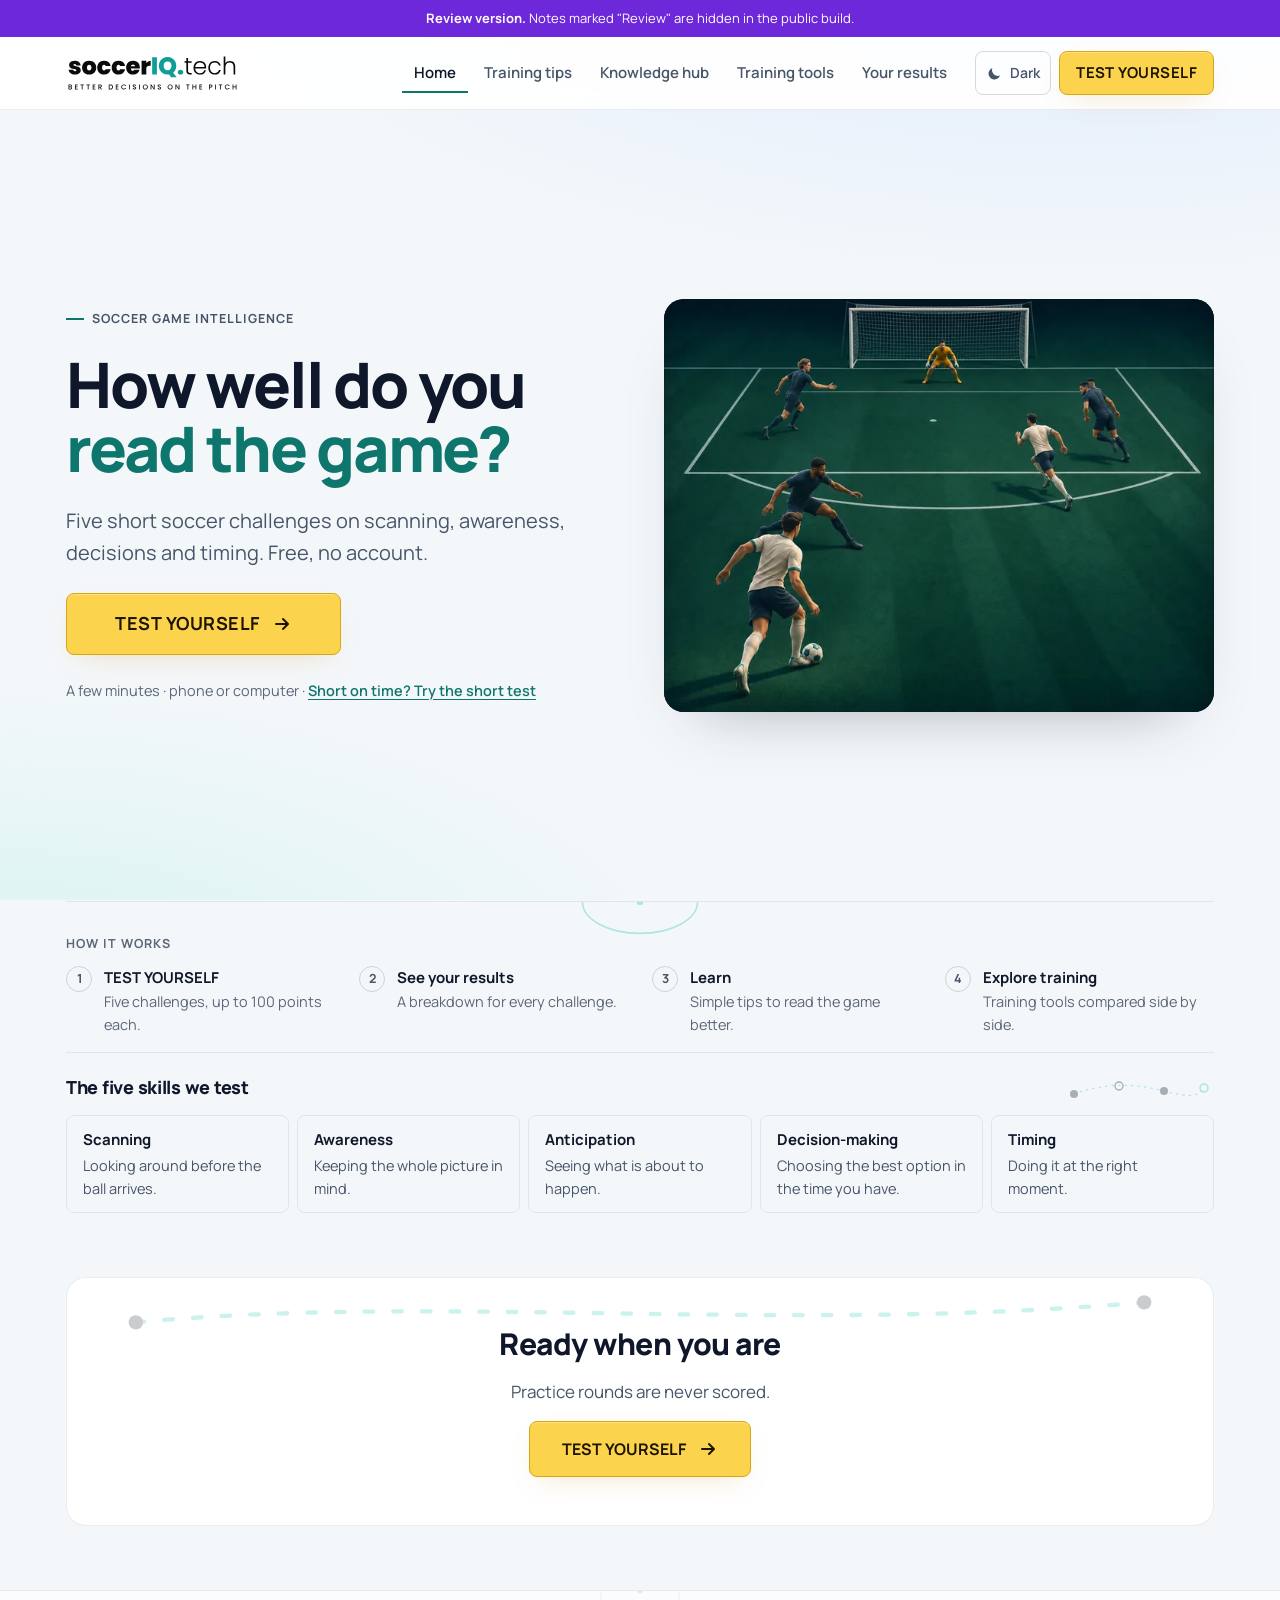
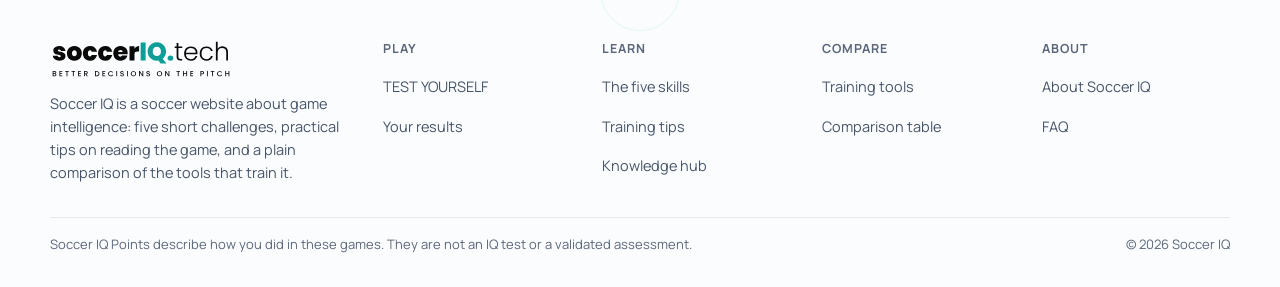
==== commit 44f34cc4: "Update review demo: home hero uses Tal's 3D soccer image Co-Authored-By: Claude Opus 5.5 <noreply@an" ====
--- a/index.html
+++ b/index.html
@@ -58,59 +58,12 @@
         <div class="cta-row"><a class="btn btn--cta" href="play.html">TEST YOURSELF <svg class="btn__arrow" viewBox="0 0 20 20" aria-hidden="true"><path d="M4 10h11m-4-5 5 5-5 5" fill="none" stroke="currentColor" stroke-width="2" stroke-linecap="round" stroke-linejoin="round"/></svg></a></div>
         <p class="meta">A few minutes · phone or computer <span aria-hidden="true">·</span> <a class="meta__link" href="short-test.html">Short on time? Try the short test</a></p>
       </div>
-      <figure class="hero-home__stage hero-scene">
-        
-  <svg class="hero-scene__svg" viewBox="0 0 800 640" preserveAspectRatio="xMidYMid slice" xmlns="http://www.w3.org/2000/svg" role="img" aria-labelledby="hero-scene-title">
-    <title id="hero-scene-title">Illustration: a soccer player dribbles toward goal while a teammate runs into space behind a defender; a dashed arrow shows the pass into that space.</title>
-    <defs>
-      <pattern id="sc-mesh" width="7" height="7" patternUnits="userSpaceOnUse" patternTransform="rotate(45)">
-        <path class="sc-mesh" d="M0 0H7M0 0V7"/>
-      </pattern>
-      <radialGradient id="sc-flood" cx="50%" cy="0%" r="80%">
-        <stop offset="0" class="sc-flood-a"/><stop offset="1" class="sc-flood-b"/>
-      </radialGradient>
-      <linearGradient id="sc-fade" x1="0" y1="0" x2="0" y2="1">
-        <stop offset="0.62" class="sc-fade-a"/><stop offset="1" class="sc-fade-b"/>
-      </linearGradient>
-    </defs>
-    
-    <rect class="sc-stand" x="-10" y="-10" width="820" height="108.5"/>
-    <g class="sc-crowd-g"><circle class="sc-crowd sc-crowd--0" cx="-10" cy="88.5" r="2.6"/><circle class="sc-crowd sc-crowd--0" cx="656" cy="91.5" r="3.2"/><circle class="sc-crowd sc-crowd--1" cx="494" cy="89.5" r="3.2"/><circle class="sc-crowd sc-crowd--1" cx="332" cy="92.5" r="2.6"/><circle class="sc-crowd sc-crowd--2" cx="170" cy="90.5" r="2.6"/><circle class="sc-crowd sc-crowd--0" cx="8" cy="88.5" r="2.6"/><circle class="sc-crowd sc-crowd--0" cx="674" cy="91.5" r="3.2"/><circle class="sc-crowd sc-crowd--1" cx="512" cy="89.5" r="3.2"/><circle class="sc-crowd sc-crowd--1" cx="350" cy="92.5" r="2.6"/><circle class="sc-crowd sc-crowd--2" cx="188" cy="90.5" r="2.6"/><circle class="sc-crowd sc-crowd--0" cx="26" cy="88.5" r="2.6"/><circle class="sc-crowd sc-crowd--0" cx="692" cy="91.5" r="3.2"/><circle class="sc-crowd sc-crowd--1" cx="530" cy="89.5" r="3.2"/><circle class="sc-crowd sc-crowd--1" cx="368" cy="92.5" r="2.6"/><circle class="sc-crowd sc-crowd--2" cx="206" cy="90.5" r="2.6"/><circle class="sc-crowd sc-crowd--0" cx="44" cy="88.5" r="2.6"/><circle class="sc-crowd sc-crowd--0" cx="710" cy="91.5" r="3.2"/><circle class="sc-crowd sc-crowd--1" cx="548" cy="89.5" r="3.2"/><circle class="sc-crowd sc-crowd--1" cx="386" cy="92.5" r="2.6"/><circle class="sc-crowd sc-crowd--2" cx="224" cy="90.5" r="2.6"/><circle class="sc-crowd sc-crowd--0" cx="62" cy="88.5" r="2.6"/><circle class="sc-crowd sc-crowd--0" cx="728" cy="91.5" r="3.2"/><circle class="sc-crowd sc-crowd--1" cx="566" cy="89.5" r="3.2"/><circle class="sc-crowd sc-crowd--1" cx="404" cy="92.5" r="2.6"/><circle class="sc-crowd sc-crowd--2" cx="242" cy="90.5" r="2.6"/><circle class="sc-crowd sc-crowd--0" cx="80" cy="88.5" r="2.6"/><circle class="sc-crowd sc-crowd--0" cx="746" cy="91.5" r="3.2"/><circle class="sc-crowd sc-crowd--1" cx="584" cy="89.5" r="3.2"/><circle class="sc-crowd sc-crowd--1" cx="422" cy="92.5" r="2.6"/><circle class="sc-crowd sc-crowd--2" cx="260" cy="90.5" r="2.6"/><circle class="sc-crowd sc-crowd--0" cx="98" cy="88.5" r="2.6"/><circle class="sc-crowd sc-crowd--0" cx="764" cy="91.5" r="3.2"/><circle class="sc-crowd sc-crowd--1" cx="602" cy="89.5" r="3.2"/><circle class="sc-crowd sc-crowd--1" cx="440" cy="92.5" r="2.6"/><circle class="sc-crowd sc-crowd--2" cx="278" cy="90.5" r="2.6"/><circle class="sc-crowd sc-crowd--0" cx="116" cy="88.5" r="2.6"/><circle class="sc-crowd sc-crowd--0" cx="782" cy="91.5" r="3.2"/><circle class="sc-crowd sc-crowd--1" cx="620" cy="89.5" r="3.2"/><circle class="sc-crowd sc-crowd--1" cx="458" cy="92.5" r="2.6"/><circle class="sc-crowd sc-crowd--2" cx="296" cy="90.5" r="2.6"/><circle class="sc-crowd sc-crowd--0" cx="134" cy="88.5" r="2.6"/><circle class="sc-crowd sc-crowd--0" cx="800" cy="91.5" r="3.2"/><circle class="sc-crowd sc-crowd--1" cx="638" cy="89.5" r="3.2"/><circle class="sc-crowd sc-crowd--1" cx="476" cy="92.5" r="2.6"/><circle class="sc-crowd sc-crowd--2" cx="314" cy="90.5" r="2.6"/><circle class="sc-crowd sc-crowd--0" cx="152" cy="88.5" r="2.6"/><circle class="sc-crowd sc-crowd--2" cx="413" cy="79.5" r="2.6"/><circle class="sc-crowd sc-crowd--0" cx="251" cy="77.5" r="2.6"/><circle class="sc-crowd sc-crowd--0" cx="89" cy="80.5" r="3.2"/><circle class="sc-crowd sc-crowd--1" cx="755" cy="78.5" r="3.2"/><circle class="sc-crowd sc-crowd--1" cx="593" cy="81.5" r="2.6"/><circle class="sc-crowd sc-crowd--2" cx="431" cy="79.5" r="2.6"/><circle class="sc-crowd sc-crowd--0" cx="269" cy="77.5" r="2.6"/><circle class="sc-crowd sc-crowd--0" cx="107" cy="80.5" r="3.2"/><circle class="sc-crowd sc-crowd--1" cx="773" cy="78.5" r="3.2"/><circle class="sc-crowd sc-crowd--1" cx="611" cy="81.5" r="2.6"/><circle class="sc-crowd sc-crowd--2" cx="449" cy="79.5" r="2.6"/><circle class="sc-crowd sc-crowd--0" cx="287" cy="77.5" r="2.6"/><circle class="sc-crowd sc-crowd--0" cx="125" cy="80.5" r="3.2"/><circle class="sc-crowd sc-crowd--1" cx="791" cy="78.5" r="3.2"/><circle class="sc-crowd sc-crowd--1" cx="629" cy="81.5" r="2.6"/><circle class="sc-crowd sc-crowd--2" cx="467" cy="79.5" r="2.6"/><circle class="sc-crowd sc-crowd--0" cx="305" cy="77.5" r="2.6"/><circle class="sc-crowd sc-crowd--0" cx="143" cy="80.5" r="3.2"/><circle class="sc-crowd sc-crowd--1" cx="809" cy="78.5" r="3.2"/><circle class="sc-crowd sc-crowd--1" cx="647" cy="81.5" r="2.6"/><circle class="sc-crowd sc-crowd--2" cx="485" cy="79.5" r="2.6"/><circle class="sc-crowd sc-crowd--0" cx="323" cy="77.5" r="2.6"/><circle class="sc-crowd sc-crowd--0" cx="161" cy="80.5" r="3.2"/><circle class="sc-crowd sc-crowd--1" cx="-1" cy="78.5" r="3.2"/><circle class="sc-crowd sc-crowd--1" cx="665" cy="81.5" r="2.6"/><circle class="sc-crowd sc-crowd--2" cx="503" cy="79.5" r="2.6"/><circle class="sc-crowd sc-crowd--0" cx="341" cy="77.5" r="2.6"/><circle class="sc-crowd sc-crowd--0" cx="179" cy="80.5" r="3.2"/><circle class="sc-crowd sc-crowd--1" cx="17" cy="78.5" r="3.2"/><circle class="sc-crowd sc-crowd--1" cx="683" cy="81.5" r="2.6"/><circle class="sc-crowd sc-crowd--2" cx="521" cy="79.5" r="2.6"/><circle class="sc-crowd sc-crowd--0" cx="359" cy="77.5" r="2.6"/><circle class="sc-crowd sc-crowd--0" cx="197" cy="80.5" r="3.2"/><circle class="sc-crowd sc-crowd--1" cx="35" cy="78.5" r="3.2"/><circle class="sc-crowd sc-crowd--1" cx="701" cy="81.5" r="2.6"/><circle class="sc-crowd sc-crowd--2" cx="539" cy="79.5" r="2.6"/><circle class="sc-crowd sc-crowd--0" cx="377" cy="77.5" r="2.6"/><circle class="sc-crowd sc-crowd--0" cx="215" cy="80.5" r="3.2"/><circle class="sc-crowd sc-crowd--1" cx="53" cy="78.5" r="3.2"/><circle class="sc-crowd sc-crowd--1" cx="719" cy="81.5" r="2.6"/><circle class="sc-crowd sc-crowd--2" cx="557" cy="79.5" r="2.6"/><circle class="sc-crowd sc-crowd--0" cx="395" cy="77.5" r="2.6"/><circle class="sc-crowd sc-crowd--0" cx="233" cy="80.5" r="3.2"/><circle class="sc-crowd sc-crowd--1" cx="71" cy="78.5" r="3.2"/><circle class="sc-crowd sc-crowd--1" cx="737" cy="81.5" r="2.6"/><circle class="sc-crowd sc-crowd--2" cx="575" cy="79.5" r="2.6"/><circle class="sc-crowd sc-crowd--1" cx="-10" cy="70.5" r="2.6"/><circle class="sc-crowd sc-crowd--2" cx="656" cy="68.5" r="2.6"/><circle class="sc-crowd sc-crowd--0" cx="494" cy="66.5" r="2.6"/><circle class="sc-crowd sc-crowd--0" cx="332" cy="69.5" r="3.2"/><circle class="sc-crowd sc-crowd--1" cx="170" cy="67.5" r="3.2"/><circle class="sc-crowd sc-crowd--1" cx="8" cy="70.5" r="2.6"/><circle class="sc-crowd sc-crowd--2" cx="674" cy="68.5" r="2.6"/><circle class="sc-crowd sc-crowd--0" cx="512" cy="66.5" r="2.6"/><circle class="sc-crowd sc-crowd--0" cx="350" cy="69.5" r="3.2"/><circle class="sc-crowd sc-crowd--1" cx="188" cy="67.5" r="3.2"/><circle class="sc-crowd sc-crowd--1" cx="26" cy="70.5" r="2.6"/><circle class="sc-crowd sc-crowd--2" cx="692" cy="68.5" r="2.6"/><circle class="sc-crowd sc-crowd--0" cx="530" cy="66.5" r="2.6"/><circle class="sc-crowd sc-crowd--0" cx="368" cy="69.5" r="3.2"/><circle class="sc-crowd sc-crowd--1" cx="206" cy="67.5" r="3.2"/><circle class="sc-crowd sc-crowd--1" cx="44" cy="70.5" r="2.6"/><circle class="sc-crowd sc-crowd--2" cx="710" cy="68.5" r="2.6"/><circle class="sc-crowd sc-crowd--0" cx="548" cy="66.5" r="2.6"/><circle class="sc-crowd sc-crowd--0" cx="386" cy="69.5" r="3.2"/><circle class="sc-crowd sc-crowd--1" cx="224" cy="67.5" r="3.2"/><circle class="sc-crowd sc-crowd--1" cx="62" cy="70.5" r="2.6"/><circle class="sc-crowd sc-crowd--2" cx="728" cy="68.5" r="2.6"/><circle class="sc-crowd sc-crowd--0" cx="566" cy="66.5" r="2.6"/><circle class="sc-crowd sc-crowd--0" cx="404" cy="69.5" r="3.2"/><circle class="sc-crowd sc-crowd--1" cx="242" cy="67.5" r="3.2"/><circle class="sc-crowd sc-crowd--1" cx="80" cy="70.5" r="2.6"/><circle class="sc-crowd sc-crowd--2" cx="746" cy="68.5" r="2.6"/><circle class="sc-crowd sc-crowd--0" cx="584" cy="66.5" r="2.6"/><circle class="sc-crowd sc-crowd--0" cx="422" cy="69.5" r="3.2"/><circle class="sc-crowd sc-crowd--1" cx="260" cy="67.5" r="3.2"/><circle class="sc-crowd sc-crowd--1" cx="98" cy="70.5" r="2.6"/><circle class="sc-crowd sc-crowd--2" cx="764" cy="68.5" r="2.6"/><circle class="sc-crowd sc-crowd--0" cx="602" cy="66.5" r="2.6"/><circle class="sc-crowd sc-crowd--0" cx="440" cy="69.5" r="3.2"/><circle class="sc-crowd sc-crowd--1" cx="278" cy="67.5" r="3.2"/><circle class="sc-crowd sc-crowd--1" cx="116" cy="70.5" r="2.6"/><circle class="sc-crowd sc-crowd--2" cx="782" cy="68.5" r="2.6"/><circle class="sc-crowd sc-crowd--0" cx="620" cy="66.5" r="2.6"/><circle class="sc-crowd sc-crowd--0" cx="458" cy="69.5" r="3.2"/><circle class="sc-crowd sc-crowd--1" cx="296" cy="67.5" r="3.2"/><circle class="sc-crowd sc-crowd--1" cx="134" cy="70.5" r="2.6"/><circle class="sc-crowd sc-crowd--2" cx="800" cy="68.5" r="2.6"/><circle class="sc-crowd sc-crowd--0" cx="638" cy="66.5" r="2.6"/><circle class="sc-crowd sc-crowd--0" cx="476" cy="69.5" r="3.2"/><circle class="sc-crowd sc-crowd--1" cx="314" cy="67.5" r="3.2"/><circle class="sc-crowd sc-crowd--1" cx="152" cy="70.5" r="2.6"/><circle class="sc-crowd sc-crowd--1" cx="413" cy="56.5" r="3.2"/><circle class="sc-crowd sc-crowd--1" cx="251" cy="59.5" r="2.6"/><circle class="sc-crowd sc-crowd--2" cx="89" cy="57.5" r="2.6"/><circle class="sc-crowd sc-crowd--0" cx="755" cy="55.5" r="2.6"/><circle class="sc-crowd sc-crowd--0" cx="593" cy="58.5" r="3.2"/><circle class="sc-crowd sc-crowd--1" cx="431" cy="56.5" r="3.2"/><circle class="sc-crowd sc-crowd--1" cx="269" cy="59.5" r="2.6"/><circle class="sc-crowd sc-crowd--2" cx="107" cy="57.5" r="2.6"/><circle class="sc-crowd sc-crowd--0" cx="773" cy="55.5" r="2.6"/><circle class="sc-crowd sc-crowd--0" cx="611" cy="58.5" r="3.2"/><circle class="sc-crowd sc-crowd--1" cx="449" cy="56.5" r="3.2"/><circle class="sc-crowd sc-crowd--1" cx="287" cy="59.5" r="2.6"/><circle class="sc-crowd sc-crowd--2" cx="125" cy="57.5" r="2.6"/><circle class="sc-crowd sc-crowd--0" cx="791" cy="55.5" r="2.6"/><circle class="sc-crowd sc-crowd--0" cx="629" cy="58.5" r="3.2"/><circle class="sc-crowd sc-crowd--1" cx="467" cy="56.5" r="3.2"/><circle class="sc-crowd sc-crowd--1" cx="305" cy="59.5" r="2.6"/><circle class="sc-crowd sc-crowd--2" cx="143" cy="57.5" r="2.6"/><circle class="sc-crowd sc-crowd--0" cx="809" cy="55.5" r="2.6"/><circle class="sc-crowd sc-crowd--0" cx="647" cy="58.5" r="3.2"/><circle class="sc-crowd sc-crowd--1" cx="485" cy="56.5" r="3.2"/><circle class="sc-crowd sc-crowd--1" cx="323" cy="59.5" r="2.6"/><circle class="sc-crowd sc-crowd--2" cx="161" cy="57.5" r="2.6"/><circle class="sc-crowd sc-crowd--0" cx="-1" cy="55.5" r="2.6"/><circle class="sc-crowd sc-crowd--0" cx="665" cy="58.5" r="3.2"/><circle class="sc-crowd sc-crowd--1" cx="503" cy="56.5" r="3.2"/><circle class="sc-crowd sc-crowd--1" cx="341" cy="59.5" r="2.6"/><circle class="sc-crowd sc-crowd--2" cx="179" cy="57.5" r="2.6"/><circle class="sc-crowd sc-crowd--0" cx="17" cy="55.5" r="2.6"/><circle class="sc-crowd sc-crowd--0" cx="683" cy="58.5" r="3.2"/><circle class="sc-crowd sc-crowd--1" cx="521" cy="56.5" r="3.2"/><circle class="sc-crowd sc-crowd--1" cx="359" cy="59.5" r="2.6"/><circle class="sc-crowd sc-crowd--2" cx="197" cy="57.5" r="2.6"/><circle class="sc-crowd sc-crowd--0" cx="35" cy="55.5" r="2.6"/><circle class="sc-crowd sc-crowd--0" cx="701" cy="58.5" r="3.2"/><circle class="sc-crowd sc-crowd--1" cx="539" cy="56.5" r="3.2"/><circle class="sc-crowd sc-crowd--1" cx="377" cy="59.5" r="2.6"/><circle class="sc-crowd sc-crowd--2" cx="215" cy="57.5" r="2.6"/><circle class="sc-crowd sc-crowd--0" cx="53" cy="55.5" r="2.6"/><circle class="sc-crowd sc-crowd--0" cx="719" cy="58.5" r="3.2"/><circle class="sc-crowd sc-crowd--1" cx="557" cy="56.5" r="3.2"/><circle class="sc-crowd sc-crowd--1" cx="395" cy="59.5" r="2.6"/><circle class="sc-crowd sc-crowd--2" cx="233" cy="57.5" r="2.6"/><circle class="sc-crowd sc-crowd--0" cx="71" cy="55.5" r="2.6"/><circle class="sc-crowd sc-crowd--0" cx="737" cy="58.5" r="3.2"/><circle class="sc-crowd sc-crowd--1" cx="575" cy="56.5" r="3.2"/><circle class="sc-crowd sc-crowd--0" cx="-10" cy="47.5" r="3.2"/><circle class="sc-crowd sc-crowd--1" cx="656" cy="45.5" r="3.2"/><circle class="sc-crowd sc-crowd--1" cx="494" cy="48.5" r="2.6"/><circle class="sc-crowd sc-crowd--2" cx="332" cy="46.5" r="2.6"/><circle class="sc-crowd sc-crowd--0" cx="170" cy="44.5" r="2.6"/><circle class="sc-crowd sc-crowd--0" cx="8" cy="47.5" r="3.2"/><circle class="sc-crowd sc-crowd--1" cx="674" cy="45.5" r="3.2"/><circle class="sc-crowd sc-crowd--1" cx="512" cy="48.5" r="2.6"/><circle class="sc-crowd sc-crowd--2" cx="350" cy="46.5" r="2.6"/><circle class="sc-crowd sc-crowd--0" cx="188" cy="44.5" r="2.6"/><circle class="sc-crowd sc-crowd--0" cx="26" cy="47.5" r="3.2"/><circle class="sc-crowd sc-crowd--1" cx="692" cy="45.5" r="3.2"/><circle class="sc-crowd sc-crowd--1" cx="530" cy="48.5" r="2.6"/><circle class="sc-crowd sc-crowd--2" cx="368" cy="46.5" r="2.6"/><circle class="sc-crowd sc-crowd--0" cx="206" cy="44.5" r="2.6"/><circle class="sc-crowd sc-crowd--0" cx="44" cy="47.5" r="3.2"/><circle class="sc-crowd sc-crowd--1" cx="710" cy="45.5" r="3.2"/><circle class="sc-crowd sc-crowd--1" cx="548" cy="48.5" r="2.6"/><circle class="sc-crowd sc-crowd--2" cx="386" cy="46.5" r="2.6"/><circle class="sc-crowd sc-crowd--0" cx="224" cy="44.5" r="2.6"/><circle class="sc-crowd sc-crowd--0" cx="62" cy="47.5" r="3.2"/><circle class="sc-crowd sc-crowd--1" cx="728" cy="45.5" r="3.2"/><circle class="sc-crowd sc-crowd--1" cx="566" cy="48.5" r="2.6"/><circle class="sc-crowd sc-crowd--2" cx="404" cy="46.5" r="2.6"/><circle class="sc-crowd sc-crowd--0" cx="242" cy="44.5" r="2.6"/><circle class="sc-crowd sc-crowd--0" cx="80" cy="47.5" r="3.2"/><circle class="sc-crowd sc-crowd--1" cx="746" cy="45.5" r="3.2"/><circle class="sc-crowd sc-crowd--1" cx="584" cy="48.5" r="2.6"/><circle class="sc-crowd sc-crowd--2" cx="422" cy="46.5" r="2.6"/><circle class="sc-crowd sc-crowd--0" cx="260" cy="44.5" r="2.6"/><circle class="sc-crowd sc-crowd--0" cx="98" cy="47.5" r="3.2"/><circle class="sc-crowd sc-crowd--1" cx="764" cy="45.5" r="3.2"/><circle class="sc-crowd sc-crowd--1" cx="602" cy="48.5" r="2.6"/><circle class="sc-crowd sc-crowd--2" cx="440" cy="46.5" r="2.6"/><circle class="sc-crowd sc-crowd--0" cx="278" cy="44.5" r="2.6"/><circle class="sc-crowd sc-crowd--0" cx="116" cy="47.5" r="3.2"/><circle class="sc-crowd sc-crowd--1" cx="782" cy="45.5" r="3.2"/><circle class="sc-crowd sc-crowd--1" cx="620" cy="48.5" r="2.6"/><circle class="sc-crowd sc-crowd--2" cx="458" cy="46.5" r="2.6"/><circle class="sc-crowd sc-crowd--0" cx="296" cy="44.5" r="2.6"/><circle class="sc-crowd sc-crowd--0" cx="134" cy="47.5" r="3.2"/><circle class="sc-crowd sc-crowd--1" cx="800" cy="45.5" r="3.2"/><circle class="sc-crowd sc-crowd--1" cx="638" cy="48.5" r="2.6"/><circle class="sc-crowd sc-crowd--2" cx="476" cy="46.5" r="2.6"/><circle class="sc-crowd sc-crowd--0" cx="314" cy="44.5" r="2.6"/><circle class="sc-crowd sc-crowd--0" cx="152" cy="47.5" r="3.2"/><circle class="sc-crowd sc-crowd--0" cx="413" cy="33.5" r="2.6"/><circle class="sc-crowd sc-crowd--0" cx="251" cy="36.5" r="3.2"/><circle class="sc-crowd sc-crowd--1" cx="89" cy="34.5" r="3.2"/><circle class="sc-crowd sc-crowd--1" cx="755" cy="37.5" r="2.6"/><circle class="sc-crowd sc-crowd--2" cx="593" cy="35.5" r="2.6"/><circle class="sc-crowd sc-crowd--0" cx="431" cy="33.5" r="2.6"/><circle class="sc-crowd sc-crowd--0" cx="269" cy="36.5" r="3.2"/><circle class="sc-crowd sc-crowd--1" cx="107" cy="34.5" r="3.2"/><circle class="sc-crowd sc-crowd--1" cx="773" cy="37.5" r="2.6"/><circle class="sc-crowd sc-crowd--2" cx="611" cy="35.5" r="2.6"/><circle class="sc-crowd sc-crowd--0" cx="449" cy="33.5" r="2.6"/><circle class="sc-crowd sc-crowd--0" cx="287" cy="36.5" r="3.2"/><circle class="sc-crowd sc-crowd--1" cx="125" cy="34.5" r="3.2"/><circle class="sc-crowd sc-crowd--1" cx="791" cy="37.5" r="2.6"/><circle class="sc-crowd sc-crowd--2" cx="629" cy="35.5" r="2.6"/><circle class="sc-crowd sc-crowd--0" cx="467" cy="33.5" r="2.6"/><circle class="sc-crowd sc-crowd--0" cx="305" cy="36.5" r="3.2"/><circle class="sc-crowd sc-crowd--1" cx="143" cy="34.5" r="3.2"/><circle class="sc-crowd sc-crowd--1" cx="809" cy="37.5" r="2.6"/><circle class="sc-crowd sc-crowd--2" cx="647" cy="35.5" r="2.6"/><circle class="sc-crowd sc-crowd--0" cx="485" cy="33.5" r="2.6"/><circle class="sc-crowd sc-crowd--0" cx="323" cy="36.5" r="3.2"/><circle class="sc-crowd sc-crowd--1" cx="161" cy="34.5" r="3.2"/><circle class="sc-crowd sc-crowd--1" cx="-1" cy="37.5" r="2.6"/><circle class="sc-crowd sc-crowd--2" cx="665" cy="35.5" r="2.6"/><circle class="sc-crowd sc-crowd--0" cx="503" cy="33.5" r="2.6"/><circle class="sc-crowd sc-crowd--0" cx="341" cy="36.5" r="3.2"/><circle class="sc-crowd sc-crowd--1" cx="179" cy="34.5" r="3.2"/><circle class="sc-crowd sc-crowd--1" cx="17" cy="37.5" r="2.6"/><circle class="sc-crowd sc-crowd--2" cx="683" cy="35.5" r="2.6"/><circle class="sc-crowd sc-crowd--0" cx="521" cy="33.5" r="2.6"/><circle class="sc-crowd sc-crowd--0" cx="359" cy="36.5" r="3.2"/><circle class="sc-crowd sc-crowd--1" cx="197" cy="34.5" r="3.2"/><circle class="sc-crowd sc-crowd--1" cx="35" cy="37.5" r="2.6"/><circle class="sc-crowd sc-crowd--2" cx="701" cy="35.5" r="2.6"/><circle class="sc-crowd sc-crowd--0" cx="539" cy="33.5" r="2.6"/><circle class="sc-crowd sc-crowd--0" cx="377" cy="36.5" r="3.2"/><circle class="sc-crowd sc-crowd--1" cx="215" cy="34.5" r="3.2"/><circle class="sc-crowd sc-crowd--1" cx="53" cy="37.5" r="2.6"/><circle class="sc-crowd sc-crowd--2" cx="719" cy="35.5" r="2.6"/><circle class="sc-crowd sc-crowd--0" cx="557" cy="33.5" r="2.6"/><circle class="sc-crowd sc-crowd--0" cx="395" cy="36.5" r="3.2"/><circle class="sc-crowd sc-crowd--1" cx="233" cy="34.5" r="3.2"/><circle class="sc-crowd sc-crowd--1" cx="71" cy="37.5" r="2.6"/><circle class="sc-crowd sc-crowd--2" cx="737" cy="35.5" r="2.6"/><circle class="sc-crowd sc-crowd--0" cx="575" cy="33.5" r="2.6"/><circle class="sc-crowd sc-crowd--2" cx="-10" cy="24.5" r="2.6"/><circle class="sc-crowd sc-crowd--0" cx="656" cy="22.5" r="2.6"/><circle class="sc-crowd sc-crowd--0" cx="494" cy="25.5" r="3.2"/><circle class="sc-crowd sc-crowd--1" cx="332" cy="23.5" r="3.2"/><circle class="sc-crowd sc-crowd--1" cx="170" cy="26.5" r="2.6"/><circle class="sc-crowd sc-crowd--2" cx="8" cy="24.5" r="2.6"/><circle class="sc-crowd sc-crowd--0" cx="674" cy="22.5" r="2.6"/><circle class="sc-crowd sc-crowd--0" cx="512" cy="25.5" r="3.2"/><circle class="sc-crowd sc-crowd--1" cx="350" cy="23.5" r="3.2"/><circle class="sc-crowd sc-crowd--1" cx="188" cy="26.5" r="2.6"/><circle class="sc-crowd sc-crowd--2" cx="26" cy="24.5" r="2.6"/><circle class="sc-crowd sc-crowd--0" cx="692" cy="22.5" r="2.6"/><circle class="sc-crowd sc-crowd--0" cx="530" cy="25.5" r="3.2"/><circle class="sc-crowd sc-crowd--1" cx="368" cy="23.5" r="3.2"/><circle class="sc-crowd sc-crowd--1" cx="206" cy="26.5" r="2.6"/><circle class="sc-crowd sc-crowd--2" cx="44" cy="24.5" r="2.6"/><circle class="sc-crowd sc-crowd--0" cx="710" cy="22.5" r="2.6"/><circle class="sc-crowd sc-crowd--0" cx="548" cy="25.5" r="3.2"/><circle class="sc-crowd sc-crowd--1" cx="386" cy="23.5" r="3.2"/><circle class="sc-crowd sc-crowd--1" cx="224" cy="26.5" r="2.6"/><circle class="sc-crowd sc-crowd--2" cx="62" cy="24.5" r="2.6"/><circle class="sc-crowd sc-crowd--0" cx="728" cy="22.5" r="2.6"/><circle class="sc-crowd sc-crowd--0" cx="566" cy="25.5" r="3.2"/><circle class="sc-crowd sc-crowd--1" cx="404" cy="23.5" r="3.2"/><circle class="sc-crowd sc-crowd--1" cx="242" cy="26.5" r="2.6"/><circle class="sc-crowd sc-crowd--2" cx="80" cy="24.5" r="2.6"/><circle class="sc-crowd sc-crowd--0" cx="746" cy="22.5" r="2.6"/><circle class="sc-crowd sc-crowd--0" cx="584" cy="25.5" r="3.2"/><circle class="sc-crowd sc-crowd--1" cx="422" cy="23.5" r="3.2"/><circle class="sc-crowd sc-crowd--1" cx="260" cy="26.5" r="2.6"/><circle class="sc-crowd sc-crowd--2" cx="98" cy="24.5" r="2.6"/><circle class="sc-crowd sc-crowd--0" cx="764" cy="22.5" r="2.6"/><circle class="sc-crowd sc-crowd--0" cx="602" cy="25.5" r="3.2"/><circle class="sc-crowd sc-crowd--1" cx="440" cy="23.5" r="3.2"/><circle class="sc-crowd sc-crowd--1" cx="278" cy="26.5" r="2.6"/><circle class="sc-crowd sc-crowd--2" cx="116" cy="24.5" r="2.6"/><circle class="sc-crowd sc-crowd--0" cx="782" cy="22.5" r="2.6"/><circle class="sc-crowd sc-crowd--0" cx="620" cy="25.5" r="3.2"/><circle class="sc-crowd sc-crowd--1" cx="458" cy="23.5" r="3.2"/><circle class="sc-crowd sc-crowd--1" cx="296" cy="26.5" r="2.6"/><circle class="sc-crowd sc-crowd--2" cx="134" cy="24.5" r="2.6"/><circle class="sc-crowd sc-crowd--0" cx="800" cy="22.5" r="2.6"/><circle class="sc-crowd sc-crowd--0" cx="638" cy="25.5" r="3.2"/><circle class="sc-crowd sc-crowd--1" cx="476" cy="23.5" r="3.2"/><circle class="sc-crowd sc-crowd--1" cx="314" cy="26.5" r="2.6"/><circle class="sc-crowd sc-crowd--2" cx="152" cy="24.5" r="2.6"/></g>
-    <rect class="sc-boards" x="-10" y="98.5" width="820" height="21.5"/>
-    <rect class="sc-boards-line" x="-10" y="98.5" width="820" height="1.5"/>
-    <g class="sc-pitch"><rect class="sc-grass-a" x="-10" y="503.1" width="820" height="177.5"/><rect class="sc-grass-b" x="-10" y="337.5" width="820" height="166.2"/><rect class="sc-grass-a" x="-10" y="258.3" width="820" height="79.8"/><rect class="sc-grass-b" x="-10" y="211.9" width="820" height="47"/><rect class="sc-grass-a" x="-10" y="181.4" width="820" height="31.1"/><rect class="sc-grass-b" x="-10" y="159.9" width="820" height="22.2"/><rect class="sc-grass-a" x="-10" y="143.8" width="820" height="16.7"/><rect class="sc-grass-b" x="-10" y="131.4" width="820" height="13"/><rect class="sc-grass-a" x="-10" y="121.5" width="820" height="10.5"/><rect class="sc-grass-b" x="-10" y="113.4" width="820" height="8.7"/><rect class="sc-grass-a" x="-10" y="111.4" width="820" height="2.6"/><line class="sc-line" x1="-1334.3" y1="137.2" x2="2105.7" y2="137.2"/><polyline class="sc-line" points="-192.3,137.2 -916.1,263.3 1652.4,263.3 963.6,137.2"/><polyline class="sc-line" points="123.1,137.2 60.9,160.4 704,160.4 648.3,137.2"/><polyline class="sc-line" points="826.7,270 813.7,278.9 796.3,287.8 774.4,296.6 747.8,305.2 716.4,313.5 680.2,321.3 639.4,328.4 594.4,334.6 545.6,339.9 493.7,343.9 439.6,346.7 384.2,348.1 328.5,348.1 273.5,346.7 220.2,343.9 169.4,339.9 122.1,334.6 78.8,328.4 40,321.3 5.9,313.5 -23.2,305.2 -47.4,296.6 -66.8,287.8 -81.7,278.9 -92.3,270"/><ellipse class="sc-spot" cx="377.4" cy="196.9" rx="3.4" ry="1.6"/></g>
-    
-    <polygon class="sc-net-back" points="280.7,67.3 490.6,67.3 490.6,137.2 484.9,130.8 484.9,78.3 288.2,78.3 288.2,130.8 280.7,137.2"/>
-    <polygon class="sc-net" points="288.2,130.8 288.2,78.3 484.9,78.3 484.9,130.8" fill="url(#sc-mesh)"/>
-    <polygon class="sc-net" points="280.7,67.3 288.2,78.3 288.2,130.8 280.7,137.2" fill="url(#sc-mesh)"/>
-    <polygon class="sc-net" points="490.6,67.3 484.9,78.3 484.9,130.8 490.6,137.2" fill="url(#sc-mesh)"/>
-    <polygon class="sc-net" points="280.7,67.3 490.6,67.3 484.9,78.3 288.2,78.3" fill="url(#sc-mesh)"/>
-    <polyline class="sc-post sc-post--shade" points="280.7,137.2 280.7,67.3 490.6,67.3 490.6,137.2" transform="translate(1.2 1.2)"/>
-    <polyline class="sc-post" points="280.7,137.2 280.7,67.3 490.6,67.3 490.6,137.2"/>
-    <ellipse class="sc-space-pool" cx="502" cy="165.2" rx="123.9" ry="34.7"/>
-      <polygon class="sc-space-ring" points="615,165.2 609.3,162.7 600.6,160.4 589.4,158.3 576.1,156.5 561.1,155 544.7,153.8 527.5,152.9 509.7,152.3 491.9,152.2 474.4,152.3 457.4,152.9 441.6,153.8 427.1,155 414.5,156.5 404,158.3 396,160.4 391,162.7 389.1,165.2 390.6,167.7 395.7,170.3 404.4,172.8 416.7,175.2 432.1,177.3 450.4,179 470.7,180.3 492.4,181.2 514.7,181.4 536.5,181.2 556.9,180.3 575.2,179 590.7,177.3 602.9,175.2 611.5,172.8 616.3,170.3 617.4,167.7"/>
-    <polyline class="sc-run" points="723.8,225.1 720.8,218.7 716.7,212.6 710.6,207 701.7,201.7 689.7,196.7 674.2,192 655.6,187.5 634.2,183.3 610.6,179.4 585.5,175.6 559.9,172 534.6,168.6"/>
-    <ellipse class="sc-shadow" cx="406" cy="141.5" rx="11.8" ry="2.7"/><g transform="translate(406 141.5) scale(0.5379999999999999 0.5379999999999999)"><line class="sc-limb sc-gk-shorts" x1="-6.5" y1="-46" x2="-14" y2="-26" stroke-width="10"/><line class="sc-limb sc-gk-shorts" x1="-6.5" y1="-46" x2="-10.6" y2="-35" stroke-width="10.5"/><line class="sc-limb sc-skin-2" x1="-14" y1="-26" x2="-14.3" y2="-18.6" stroke-width="7.6"/><line class="sc-limb sc-gk-socks" x1="-14.3" y1="-18.6" x2="-15" y2="-5" stroke-width="7.6"/><line class="sc-limb sc-boot" x1="-15" y1="-5" x2="-19" y2="0" stroke-width="6.4"/><line class="sc-limb sc-gk-shirt" x1="-11" y1="-73" x2="-18.8" y2="-67.6" stroke-width="7"/><line class="sc-limb sc-skin-2" x1="-17.5" y1="-68.5" x2="-24" y2="-64" stroke-width="5.8"/><line class="sc-limb sc-glove" x1="-24" y1="-64" x2="-31" y2="-56" stroke-width="5.4"/><polygon class="sc-torso sc-gk-shorts" points="-9,-47 9,-47 10,-35 -10,-35"/><line class="sc-limb sc-gk-shorts" x1="6.5" y1="-46" x2="14" y2="-26" stroke-width="10"/><line class="sc-limb sc-gk-shorts" x1="6.5" y1="-46" x2="10.6" y2="-35" stroke-width="10.5"/><line class="sc-limb sc-skin-2" x1="14" y1="-26" x2="14.4" y2="-18.6" stroke-width="7.6"/><line class="sc-limb sc-gk-socks" x1="14.4" y1="-18.6" x2="15" y2="-5" stroke-width="7.6"/><line class="sc-limb sc-boot" x1="15" y1="-5" x2="19" y2="0" stroke-width="6.4"/><polygon class="sc-torso sc-gk-shirt" points="-12,-73 12,-73 8,-44 -8,-44"/><line class="sc-limb sc-skin-2" x1="0" y1="-78" x2="0" y2="-73" stroke-width="5"/><circle class="sc-skin-2-fill" cx="0" cy="-86" r="7.6"/><path class="sc-hair" d="M-7.6 -86.5 a7.6 7.6 0 0 1 15.2 0 q-3.5 -3.2 -7.6 -3.2 q-4.1 0 -7.6 3.2z"/><line class="sc-limb sc-gk-shirt" x1="11" y1="-73" x2="18.8" y2="-67.6" stroke-width="7"/><line class="sc-limb sc-skin-2" x1="17.5" y1="-68.5" x2="24" y2="-64" stroke-width="5.8"/><line class="sc-limb sc-glove" x1="24" y1="-64" x2="31" y2="-56" stroke-width="5.4"/></g><ellipse class="sc-shadow" cx="178.5" cy="190.4" rx="17.2" ry="3.9"/><g transform="translate(178.5 190.4) scale(0.782 0.782)"><line class="sc-limb sc-opp-shorts" x1="-6.5" y1="-46" x2="-13" y2="-25" stroke-width="10"/><line class="sc-limb sc-opp-shorts" x1="-6.5" y1="-46" x2="-10.1" y2="-34.4" stroke-width="10.5"/><line class="sc-limb sc-skin-1" x1="-13" y1="-25" x2="-13.3" y2="-18" stroke-width="7.6"/><line class="sc-limb sc-opp-socks" x1="-13.3" y1="-18" x2="-14" y2="-5" stroke-width="7.6"/><line class="sc-limb sc-boot" x1="-14" y1="-5" x2="-18" y2="0" stroke-width="6.4"/><line class="sc-limb sc-opp-shirt" x1="-11" y1="-73" x2="-16.4" y2="-64" stroke-width="7"/><line class="sc-limb sc-skin-1" x1="-15.5" y1="-65.5" x2="-20" y2="-58" stroke-width="5.8"/><line class="sc-limb sc-skin-1" x1="-20" y1="-58" x2="-25" y2="-47" stroke-width="5.4"/><polygon class="sc-torso sc-opp-shorts" points="-9,-47 9,-47 10,-35 -10,-35"/><line class="sc-limb sc-opp-shorts" x1="6.5" y1="-46" x2="13" y2="-25" stroke-width="10"/><line class="sc-limb sc-opp-shorts" x1="6.5" y1="-46" x2="10.1" y2="-34.4" stroke-width="10.5"/><line class="sc-limb sc-skin-1" x1="13" y1="-25" x2="13.4" y2="-18" stroke-width="7.6"/><line class="sc-limb sc-opp-socks" x1="13.4" y1="-18" x2="14" y2="-5" stroke-width="7.6"/><line class="sc-limb sc-boot" x1="14" y1="-5" x2="18" y2="0" stroke-width="6.4"/><polygon class="sc-torso sc-opp-shirt" points="-12,-73 12,-73 8,-44 -8,-44"/><line class="sc-limb sc-skin-1" x1="0" y1="-78" x2="0" y2="-73" stroke-width="5"/><circle class="sc-skin-1-fill" cx="0" cy="-86" r="7.6"/><path class="sc-hair" d="M-7.6 -86.5 a7.6 7.6 0 0 1 15.2 0 q-3.5 -3.2 -7.6 -3.2 q-4.1 0 -7.6 3.2z"/><line class="sc-limb sc-opp-shirt" x1="11" y1="-73" x2="16.4" y2="-64" stroke-width="7"/><line class="sc-limb sc-skin-1" x1="15.5" y1="-65.5" x2="20" y2="-58" stroke-width="5.8"/><line class="sc-limb sc-skin-1" x1="20" y1="-58" x2="25" y2="-47" stroke-width="5.4"/></g><ellipse class="sc-shadow" cx="586.3" cy="206" rx="18.9" ry="4.3"/><g transform="translate(586.3 206) scale(0.86 0.86)"><line class="sc-limb sc-opp-shorts" x1="-5.5" y1="-49" x2="-9" y2="-27" stroke-width="10"/><line class="sc-limb sc-opp-shorts" x1="-5.5" y1="-49" x2="-7.4" y2="-36.9" stroke-width="10.5"/><line class="sc-limb sc-skin-3" x1="-9" y1="-27" x2="-10.4" y2="-19.6" stroke-width="7.6"/><line class="sc-limb sc-opp-socks" x1="-10.4" y1="-19.6" x2="-13" y2="-6" stroke-width="7.6"/><line class="sc-limb sc-boot" x1="-13" y1="-6" x2="-17" y2="-1" stroke-width="6.4"/><line class="sc-limb sc-opp-shirt" x1="-9" y1="-75" x2="-14.4" y2="-67.2" stroke-width="7"/><line class="sc-limb sc-skin-3" x1="-13.5" y1="-68.5" x2="-18" y2="-62" stroke-width="5.8"/><line class="sc-limb sc-skin-3" x1="-18" y1="-62" x2="-16" y2="-50" stroke-width="5.4"/><polygon class="sc-torso sc-opp-shorts" points="-8,-50 8,-50 9,-38 -9,-38"/><line class="sc-limb sc-opp-shorts" x1="5.5" y1="-49" x2="10" y2="-28" stroke-width="10"/><line class="sc-limb sc-opp-shorts" x1="5.5" y1="-49" x2="8" y2="-37.4" stroke-width="10.5"/><line class="sc-limb sc-skin-3" x1="10" y1="-28" x2="11.1" y2="-20.6" stroke-width="7.6"/><line class="sc-limb sc-opp-socks" x1="11.1" y1="-20.6" x2="13" y2="-7" stroke-width="7.6"/><line class="sc-limb sc-boot" x1="13" y1="-7" x2="17" y2="-3" stroke-width="6.4"/><polygon class="sc-torso sc-opp-shirt" points="-10,-75 10,-75 7,-47 -7,-47"/><line class="sc-limb sc-skin-3" x1="1" y1="-80" x2="1" y2="-75" stroke-width="5"/><circle class="sc-skin-3-fill" cx="2" cy="-89" r="7.6"/><path class="sc-hair" d="M-5.6 -89.5 a7.6 7.6 0 0 1 15.2 0 q-3.5 -3.2 -7.6 -3.2 q-4.1 0 -7.6 3.2z"/><line class="sc-limb sc-opp-shirt" x1="9" y1="-75" x2="13.8" y2="-68.4" stroke-width="7"/><line class="sc-limb sc-skin-3" x1="13" y1="-69.5" x2="17" y2="-64" stroke-width="5.8"/><line class="sc-limb sc-skin-3" x1="17" y1="-64" x2="24" y2="-58" stroke-width="5.4"/></g><ellipse class="sc-shadow" cx="723.8" cy="225.1" rx="21" ry="4.8"/><g transform="translate(723.8 225.1) scale(0.956 0.956)"><line class="sc-limb sc-home-shorts" x1="-3" y1="-50" x2="-6" y2="-27" stroke-width="10"/><line class="sc-limb sc-home-shorts" x1="-3" y1="-50" x2="-4.6" y2="-37.3" stroke-width="10.5"/><line class="sc-limb sc-skin-2" x1="-6" y1="-27" x2="-9.1" y2="-21" stroke-width="7.6"/><line class="sc-limb sc-home-socks" x1="-9.1" y1="-21" x2="-15" y2="-10" stroke-width="7.6"/><line class="sc-limb sc-boot" x1="-15" y1="-10" x2="-10" y2="-2" stroke-width="6.4"/><line class="sc-limb sc-home-shirt" x1="0" y1="-76" x2="-5.4" y2="-67.6" stroke-width="7"/><line class="sc-limb sc-skin-2" x1="-4.5" y1="-69" x2="-9" y2="-62" stroke-width="5.8"/><line class="sc-limb sc-skin-2" x1="-9" y1="-62" x2="-5" y2="-52" stroke-width="5.4"/><polygon class="sc-torso sc-home-shorts" points="-5.5,-51 3.5,-51 4.5,-39 -6.5,-39"/><line class="sc-limb sc-home-shorts" x1="1" y1="-50" x2="13" y2="-37" stroke-width="10"/><line class="sc-limb sc-home-shorts" x1="1" y1="-50" x2="7.6" y2="-42.8" stroke-width="10.5"/><line class="sc-limb sc-skin-2" x1="13" y1="-37" x2="12" y2="-30" stroke-width="7.6"/><line class="sc-limb sc-home-socks" x1="12" y1="-30" x2="10" y2="-17" stroke-width="7.6"/><line class="sc-limb sc-boot" x1="10" y1="-17" x2="17" y2="-16" stroke-width="6.4"/><polygon class="sc-torso sc-home-shirt" points="-1,-76 6,-76 2.5,-48 -4.5,-48"/><line class="sc-limb sc-skin-2" x1="3" y1="-81" x2="3" y2="-76" stroke-width="5"/><circle class="sc-skin-2-fill" cx="5" cy="-90" r="7.6"/><path class="sc-hair" d="M-2.5999999999999996 -90.5 a7.6 7.6 0 0 1 15.2 0 q-3.5 -3.2 -7.6 -3.2 q-4.1 0 -7.6 3.2z"/><line class="sc-limb sc-home-shirt" x1="5" y1="-76" x2="9.8" y2="-70" stroke-width="7"/><line class="sc-limb sc-skin-2" x1="9" y1="-71" x2="13" y2="-66" stroke-width="5.8"/><line class="sc-limb sc-skin-2" x1="13" y1="-66" x2="17" y2="-77" stroke-width="5.4"/></g><ellipse class="sc-shadow" cx="-17.9" cy="252" rx="24" ry="5.5"/><g transform="translate(-17.9 252) scale(-1.09 1.09)"><line class="sc-limb sc-home-shorts" x1="-3" y1="-50" x2="-6" y2="-27" stroke-width="10"/><line class="sc-limb sc-home-shorts" x1="-3" y1="-50" x2="-4.6" y2="-37.3" stroke-width="10.5"/><line class="sc-limb sc-skin-3" x1="-6" y1="-27" x2="-9.1" y2="-21" stroke-width="7.6"/><line class="sc-limb sc-home-socks" x1="-9.1" y1="-21" x2="-15" y2="-10" stroke-width="7.6"/><line class="sc-limb sc-boot" x1="-15" y1="-10" x2="-10" y2="-2" stroke-width="6.4"/><line class="sc-limb sc-home-shirt" x1="0" y1="-76" x2="-5.4" y2="-67.6" stroke-width="7"/><line class="sc-limb sc-skin-3" x1="-4.5" y1="-69" x2="-9" y2="-62" stroke-width="5.8"/><line class="sc-limb sc-skin-3" x1="-9" y1="-62" x2="-5" y2="-52" stroke-width="5.4"/><polygon class="sc-torso sc-home-shorts" points="-5.5,-51 3.5,-51 4.5,-39 -6.5,-39"/><line class="sc-limb sc-home-shorts" x1="1" y1="-50" x2="13" y2="-37" stroke-width="10"/><line class="sc-limb sc-home-shorts" x1="1" y1="-50" x2="7.6" y2="-42.8" stroke-width="10.5"/><line class="sc-limb sc-skin-3" x1="13" y1="-37" x2="12" y2="-30" stroke-width="7.6"/><line class="sc-limb sc-home-socks" x1="12" y1="-30" x2="10" y2="-17" stroke-width="7.6"/><line class="sc-limb sc-boot" x1="10" y1="-17" x2="17" y2="-16" stroke-width="6.4"/><polygon class="sc-torso sc-home-shirt" points="-1,-76 6,-76 2.5,-48 -4.5,-48"/><line class="sc-limb sc-skin-3" x1="3" y1="-81" x2="3" y2="-76" stroke-width="5"/><circle class="sc-skin-3-fill" cx="5" cy="-90" r="7.6"/><path class="sc-hair" d="M-2.5999999999999996 -90.5 a7.6 7.6 0 0 1 15.2 0 q-3.5 -3.2 -7.6 -3.2 q-4.1 0 -7.6 3.2z"/><line class="sc-limb sc-home-shirt" x1="5" y1="-76" x2="9.8" y2="-70" stroke-width="7"/><line class="sc-limb sc-skin-3" x1="9" y1="-71" x2="13" y2="-66" stroke-width="5.8"/><line class="sc-limb sc-skin-3" x1="13" y1="-66" x2="17" y2="-77" stroke-width="5.4"/></g><ellipse class="sc-shadow" cx="218.9" cy="305.6" rx="29.9" ry="6.8"/><g transform="translate(218.9 305.6) scale(1.358 1.358)"><line class="sc-limb sc-opp-shorts" x1="-6.5" y1="-46" x2="-13" y2="-25" stroke-width="10"/><line class="sc-limb sc-opp-shorts" x1="-6.5" y1="-46" x2="-10.1" y2="-34.4" stroke-width="10.5"/><line class="sc-limb sc-skin-2" x1="-13" y1="-25" x2="-13.3" y2="-18" stroke-width="7.6"/><line class="sc-limb sc-opp-socks" x1="-13.3" y1="-18" x2="-14" y2="-5" stroke-width="7.6"/><line class="sc-limb sc-boot" x1="-14" y1="-5" x2="-18" y2="0" stroke-width="6.4"/><line class="sc-limb sc-opp-shirt" x1="-11" y1="-73" x2="-16.4" y2="-64" stroke-width="7"/><line class="sc-limb sc-skin-2" x1="-15.5" y1="-65.5" x2="-20" y2="-58" stroke-width="5.8"/><line class="sc-limb sc-skin-2" x1="-20" y1="-58" x2="-25" y2="-47" stroke-width="5.4"/><polygon class="sc-torso sc-opp-shorts" points="-9,-47 9,-47 10,-35 -10,-35"/><line class="sc-limb sc-opp-shorts" x1="6.5" y1="-46" x2="13" y2="-25" stroke-width="10"/><line class="sc-limb sc-opp-shorts" x1="6.5" y1="-46" x2="10.1" y2="-34.4" stroke-width="10.5"/><line class="sc-limb sc-skin-2" x1="13" y1="-25" x2="13.4" y2="-18" stroke-width="7.6"/><line class="sc-limb sc-opp-socks" x1="13.4" y1="-18" x2="14" y2="-5" stroke-width="7.6"/><line class="sc-limb sc-boot" x1="14" y1="-5" x2="18" y2="0" stroke-width="6.4"/><polygon class="sc-torso sc-opp-shirt" points="-12,-73 12,-73 8,-44 -8,-44"/><line class="sc-limb sc-skin-2" x1="0" y1="-78" x2="0" y2="-73" stroke-width="5"/><circle class="sc-skin-2-fill" cx="0" cy="-86" r="7.6"/><path class="sc-hair" d="M-7.6 -86.5 a7.6 7.6 0 0 1 15.2 0 q-3.5 -3.2 -7.6 -3.2 q-4.1 0 -7.6 3.2z"/><line class="sc-limb sc-opp-shirt" x1="11" y1="-73" x2="16.4" y2="-64" stroke-width="7"/><line class="sc-limb sc-skin-2" x1="15.5" y1="-65.5" x2="20" y2="-58" stroke-width="5.8"/><line class="sc-limb sc-skin-2" x1="20" y1="-58" x2="25" y2="-47" stroke-width="5.4"/></g>
-    <polyline class="sc-pass-halo" points="347,458.1 350.5,445.7 354.2,433.4 358.2,421.1 362.4,408.8 366.8,396.6 371.5,384.4 376.4,372.2 381.5,360.1 386.9,348.1 392.5,336.1 398.4,324.1 404.5,312.2 410.8,300.3 417.4,288.4 424.2,276.6 431.2,264.8 438.5,253.1 446,241.4 453.7,229.8 461.7,218.2 469.9,206.6 478.4,195.1 487.1,183.6 496,172.2"/><polyline class="sc-pass" points="347,458.1 350.5,445.7 354.2,433.4 358.2,421.1 362.4,408.8 366.8,396.6 371.5,384.4 376.4,372.2 381.5,360.1 386.9,348.1 392.5,336.1 398.4,324.1 404.5,312.2 410.8,300.3 417.4,288.4 424.2,276.6 431.2,264.8 438.5,253.1 446,241.4 453.7,229.8 461.7,218.2 469.9,206.6 478.4,195.1 487.1,183.6 496,172.2"/>
-      <polygon class="sc-pass-head" points="499.7,167.5 494.2,186.1 482.9,177.1"/>
-    <g class="sc-chip" transform="translate(447.4 107.2)">
-      <rect width="201.2" height="32" rx="16"/>
-      <circle class="sc-chip-dot" cx="16" cy="16" r="5"/>
-      <text x="28" y="21.5">Space to pass into</text>
-      <path class="sc-chip-tail" d="M49.6 32 l5 6 l5 -6z"/>
-    </g>
-    <ellipse class="sc-shadow" cx="324.2" cy="476.3" rx="14.9" ry="4.7"/>
-    <g transform="translate(320.1 462.8) scale(1.351)">
-      <circle class="sc-ball" r="10"/>
-      <path class="sc-ball-patch" d="M0 -3.6 L3.4 -1.1 L2.1 2.9 L-2.1 2.9 L-3.4 -1.1Z"/>
-      <path class="sc-ball-seam" d="M0 -3.6V-9.4M3.4 -1.1L8.9 -2.9M2.1 2.9L5.5 7.6M-2.1 2.9L-5.5 7.6M-3.4 -1.1L-8.9 -2.9"/>
-      <path class="sc-ball-patch" d="M-2.6 -9.9 L2.6 -9.9 L0 -9.4Z M9.4 -1.6 L8 3.6 L8.9 -2.9Z M-9.4 -1.6 L-8 3.6 L-8.9 -2.9Z"/>
-    </g>
-    <ellipse class="sc-shadow" cx="228" cy="510.3" rx="52.4" ry="11.9"/><g transform="translate(228 510.3) scale(2.3819999999999997 2.3819999999999997)"><line class="sc-limb sc-home-shorts" x1="-6.5" y1="-50" x2="-8" y2="-28" stroke-width="10"/><line class="sc-limb sc-home-shorts" x1="-6.5" y1="-50" x2="-7.3" y2="-37.9" stroke-width="10.5"/><line class="sc-limb sc-skin-1" x1="-8" y1="-28" x2="-7.6" y2="-20" stroke-width="7.6"/><line class="sc-limb sc-home-socks" x1="-7.6" y1="-20" x2="-7" y2="-5" stroke-width="7.6"/><line class="sc-limb sc-boot" x1="-7" y1="-5" x2="-7" y2="0" stroke-width="6.4"/><line class="sc-limb sc-home-shirt" x1="-11" y1="-77" x2="-16.4" y2="-68.6" stroke-width="7"/><line class="sc-limb sc-skin-1" x1="-15.5" y1="-70" x2="-20" y2="-63" stroke-width="5.8"/><line class="sc-limb sc-skin-1" x1="-20" y1="-63" x2="-19" y2="-51" stroke-width="5.4"/><polygon class="sc-torso sc-home-shorts" points="-9,-51 9,-51 10,-39 -10,-39"/><line class="sc-limb sc-home-shorts" x1="6.5" y1="-50" x2="9" y2="-27" stroke-width="10"/><line class="sc-limb sc-home-shorts" x1="6.5" y1="-50" x2="7.9" y2="-37.3" stroke-width="10.5"/><line class="sc-limb sc-skin-1" x1="9" y1="-27" x2="11.1" y2="-22.1" stroke-width="7.6"/><line class="sc-limb sc-home-socks" x1="11.1" y1="-22.1" x2="15" y2="-13" stroke-width="7.6"/><line class="sc-limb sc-boot" x1="15" y1="-13" x2="16" y2="-8" stroke-width="6.4"/><polygon class="sc-torso sc-home-shirt" points="-12,-77 12,-77 8,-48 -8,-48"/><text class="sc-number" x="0" y="-60" text-anchor="middle">10</text><line class="sc-limb sc-skin-1" x1="0" y1="-82" x2="0" y2="-77" stroke-width="5"/><circle class="sc-skin-1-fill" cx="0" cy="-91" r="7.6"/><path class="sc-hair" d="M-7.6 -90 a7.6 7.6 0 0 1 15.2 0 q0 4 -1.5 5.5 h-12.2 q-1.5 -1.5 -1.5 -5.5z"/><line class="sc-limb sc-home-shirt" x1="11" y1="-77" x2="15.8" y2="-71" stroke-width="7"/><line class="sc-limb sc-skin-1" x1="15" y1="-72" x2="19" y2="-67" stroke-width="5.8"/><line class="sc-limb sc-skin-1" x1="19" y1="-67" x2="25" y2="-57" stroke-width="5.4"/></g>
-    <rect class="sc-light" x="0" y="0" width="800" height="640" fill="url(#sc-flood)"/>
-    <rect x="0" y="0" width="800" height="640" fill="url(#sc-fade)"/>
-  </svg>
-        <figcaption class="hero-scene__note">Illustration</figcaption>
+      <figure class="hero-home__stage hero-visual">
+        <picture>
+          <source type="image/webp" srcset="assets/hero/hero-pitch-480.webp 480w, assets/hero/hero-pitch-720.webp 720w, assets/hero/hero-pitch-960.webp 960w, assets/hero/hero-pitch-1200.webp 1200w, assets/hero/hero-pitch-1448.webp 1448w" sizes="(min-width: 1240px) 560px, (min-width: 960px) 46vw, (max-width: 959px) and (max-height: 700px) 240px, min(640px, calc(100vw - 32px))">
+          <img class="hero-visual__img" src="assets/hero/hero-pitch-960.jpg" srcset="assets/hero/hero-pitch-480.jpg 480w, assets/hero/hero-pitch-720.jpg 720w, assets/hero/hero-pitch-960.jpg 960w, assets/hero/hero-pitch-1200.jpg 1200w, assets/hero/hero-pitch-1448.jpg 1448w" sizes="(min-width: 1240px) 560px, (min-width: 960px) 46vw, (max-width: 959px) and (max-height: 700px) 240px, min(640px, calc(100vw - 32px))"
+            width="1448" height="1086" alt="Illustration of a soccer attack: a player dribbles toward the penalty area while a teammate runs into the box between defenders, with the goalkeeper set in goal." fetchpriority="high" decoding="async">
+        </picture>
       </figure>
     </section>
 
--- a/styles/tokens.css
+++ b/styles/tokens.css
@@ -113,48 +113,9 @@
   --tl-on: rgba(84, 190, 120, 0.75);          /* through-ball timeline: pass on */
   --tl-off: rgba(125, 143, 156, 0.35);
   --offside-line: #fcd34d;                    /* the offside line in a replay (also dashed) */
+  --hero-visual-edge: rgba(11, 16, 24, 0.55); /* soft inner edge on the home hero picture */
+  --hero-visual-bg: #0b2a22;                /* behind the hero picture while it loads (its pitch color) */
 
-  /* Home hero illustration (src/site/hero-scene.js): a floodlit evening match */
-  --scene-grass-a: #1f6a3c;
-  --scene-grass-b: #24753f;
-  --scene-line: rgba(255, 255, 255, 0.82);
-  --scene-stand: #0c1420;
-  --scene-crowd-1: #1d2a3c;
-  --scene-crowd-2: #263649;
-  --scene-crowd-3: #314358;
-  --scene-boards: #0f766e;
-  --scene-boards-line: #2dd4bf;
-  --scene-net: rgba(255, 255, 255, 0.5);
-  --scene-net-back: rgba(6, 12, 10, 0.35);
-  --scene-post: #ffffff;
-  --scene-flood-a: rgba(255, 255, 255, 0.10);
-  --scene-flood-b: rgba(255, 255, 255, 0);
-  --scene-fade: rgba(11, 16, 24, 0.55);       /* bottom of the picture, toward the page */
-  --scene-shadow: rgba(0, 0, 0, 0.38);
-  --scene-home-shirt: #f8fafc;
-  --scene-home-shorts: #0f172a;
-  --scene-home-socks: #f8fafc;
-  --scene-home-number: #0f766e;
-  --scene-opp-shirt: #2b3a4d;
-  --scene-opp-shorts: #172231;
-  --scene-opp-socks: #2b3a4d;
-  --scene-gk-shirt: #f59e0b;
-  --scene-gk-shorts: #1f2937;
-  --scene-glove: #e2e8f0;
-  --scene-boot: #0b0f14;
-  --scene-hair: #1c1714;
-  --scene-skin-1: #c58c64;
-  --scene-skin-2: #8a5a3c;
-  --scene-skin-3: #e3b48f;
-  --scene-read: #2dd4bf;                      /* the pass, the run's target, the space */
-  --scene-read-halo: rgba(4, 32, 28, 0.55);
-  --scene-space: rgba(45, 212, 191, 0.32);
-  --scene-run: rgba(255, 255, 255, 0.9);
-  --scene-ball: #ffffff;
-  --scene-ball-patch: #111827;
-  --scene-ball-edge: rgba(17, 24, 39, 0.5);
-  --scene-chip-bg: rgba(6, 9, 10, 0.82);
-  --scene-chip-text: #f8fafc;
 }
 
 /* ==========================================================================
@@ -223,26 +184,6 @@
   --tl-on: rgba(22, 163, 74, 0.75);
   --tl-off: rgba(100, 116, 139, 0.3);
   --offside-line: #b45309;
+  --hero-visual-edge: rgba(11, 16, 24, 0.25);
 
-  /* Home hero illustration: the same match in daylight */
-  --scene-grass-a: #3f9a52;
-  --scene-grass-b: #48a75b;
-  --scene-line: rgba(255, 255, 255, 0.92);
-  --scene-stand: #cfd9e4;
-  --scene-crowd-1: #b4c2d1;
-  --scene-crowd-2: #a3b3c5;
-  --scene-crowd-3: #94a6ba;
-  --scene-boards: #0f766e;
-  --scene-boards-line: #5eead4;
-  --scene-net: rgba(255, 255, 255, 0.8);
-  --scene-net-back: rgba(20, 60, 35, 0.18);
-  --scene-flood-a: rgba(255, 255, 255, 0.14);
-  --scene-fade: rgba(244, 247, 250, 0.35);
-  --scene-shadow: rgba(10, 40, 20, 0.32);
-  --scene-opp-shirt: #1e293b;
-  --scene-opp-shorts: #0f172a;
-  --scene-opp-socks: #1e293b;
-  --scene-read-halo: rgba(4, 32, 28, 0.45);
-  --scene-chip-bg: rgba(255, 255, 255, 0.94);
-  --scene-chip-text: #0f172a;
 }
--- a/styles/site.css
+++ b/styles/site.css
@@ -304,80 +304,30 @@
 }
 
 
-/* The hero picture: an original match illustration (src/site/hero-scene.js), the first thing
-   that says "soccer". It replaces the faint corner drawings and the dot pitch that used to be
-   here. Phones: on top, above the headline, sized so the headline and TEST YOURSELF still fit
-   on the first screen. Wide screens: the right half. */
-.hero-scene {
-  position: relative; margin: 0; overflow: hidden; isolation: isolate;
-  border-radius: var(--radius-lg); border: 1px solid var(--rule);
-  background: var(--scene-grass-a); box-shadow: var(--shadow-card);
-  height: clamp(168px, 31svh, 300px);
-}
-.hero-scene__svg { display: block; width: 100%; height: 100%; }
-.hero-scene__note {
-  position: absolute; right: var(--s3); bottom: var(--s3); z-index: 1; margin: 0;
-  padding: 3px 9px; border-radius: 999px; background: var(--scene-chip-bg); color: var(--scene-chip-text);
-  font-size: 11.5px; font-weight: 600; letter-spacing: 0.04em;
-}
+/* The hero picture: Tal's approved 3D soccer image, shown whole (4:3, never cropped). Phones:
+   above the headline, full width; short phones: smaller and centred so TEST YOURSELF stays on
+   the first screen. Wide screens: the right half. The image keeps its own dark pitch in both
+   themes; a rounded frame and a soft edge in the page color tie it in. */
+.hero-visual { position: relative; margin: 0; width: 100%; aspect-ratio: 1448 / 1086; justify-self: center;
+  border-radius: var(--radius-lg); overflow: hidden; background: var(--hero-visual-bg); box-shadow: var(--shadow-card); isolation: isolate; }
+.hero-visual picture, .hero-visual__img { display: block; width: 100%; height: 100%; }
+.hero-visual__img { object-fit: cover; }
+.hero-visual::after { content: ""; position: absolute; inset: 0; border-radius: inherit; pointer-events: none;
+  box-shadow: inset 0 0 0 1px var(--rule), inset 0 0 28px 4px var(--hero-visual-edge); }
 .hero-home__stage { order: -1; }
-@media (max-width: 959px) and (max-height: 700px) { .hero-scene { height: max(150px, 24svh); } } /* short phones */
+@media (max-width: 959px) { .hero-visual { max-width: 640px; } }
+@media (max-width: 959px) and (max-height: 700px) {
+  .hero-visual { width: auto; height: max(150px, 27svh); }
+  .hero-home { padding-top: var(--s4); }
+}
 @media (min-width: 960px) {
   .hero-home__stage { order: 0; }
-  .hero-scene { height: auto; aspect-ratio: 1 / 0.86; max-height: calc(100svh - var(--chrome) - 96px); width: 100%; }
-  .hero-scene__note { right: var(--s5); bottom: var(--s5); font-size: 12px; }
-}
-
-/* Drawing classes for the illustration; every color comes from --scene-* in tokens.css */
-.sc-grass-a { fill: var(--scene-grass-a); } .sc-grass-b { fill: var(--scene-grass-b); }
-.sc-line { fill: none; stroke: var(--scene-line); stroke-width: 2.4; stroke-linejoin: round; }
-.sc-spot { fill: var(--scene-line); }
-.sc-stand { fill: var(--scene-stand); }
-.sc-crowd--0 { fill: var(--scene-crowd-1); } .sc-crowd--1 { fill: var(--scene-crowd-2); } .sc-crowd--2 { fill: var(--scene-crowd-3); }
-.sc-boards { fill: var(--scene-boards); } .sc-boards-line { fill: var(--scene-boards-line); }
-.sc-net-back { fill: var(--scene-net-back); }
-.sc-net { stroke: none; }
-.sc-mesh { fill: none; stroke: var(--scene-net); stroke-width: 0.9; }
-.sc-post { fill: none; stroke: var(--scene-post); stroke-width: 4.2; stroke-linejoin: round; stroke-linecap: round; }
-.sc-post--shade { stroke: var(--scene-shadow); }
-.sc-flood-a { stop-color: var(--scene-flood-a); } .sc-flood-b { stop-color: var(--scene-flood-b); }
-.sc-fade-a { stop-color: var(--scene-flood-b); } .sc-fade-b { stop-color: var(--scene-fade); }
-.sc-shadow { fill: var(--scene-shadow); }
-.sc-limb { stroke-linecap: round; fill: none; }
-.sc-torso { stroke-width: 6; stroke-linejoin: round; }
-.sc-home-shirt { stroke: var(--scene-home-shirt); fill: var(--scene-home-shirt); }
-.sc-home-shorts { stroke: var(--scene-home-shorts); fill: var(--scene-home-shorts); }
-.sc-home-socks { stroke: var(--scene-home-socks); }
-.sc-opp-shirt { stroke: var(--scene-opp-shirt); fill: var(--scene-opp-shirt); }
-.sc-opp-shorts { stroke: var(--scene-opp-shorts); fill: var(--scene-opp-shorts); }
-.sc-opp-socks { stroke: var(--scene-opp-socks); }
-.sc-gk-shirt { stroke: var(--scene-gk-shirt); fill: var(--scene-gk-shirt); }
-.sc-gk-shorts { stroke: var(--scene-gk-shorts); fill: var(--scene-gk-shorts); }
-.sc-gk-socks { stroke: var(--scene-gk-shirt); }
-.sc-glove { stroke: var(--scene-glove); }
-.sc-boot { stroke: var(--scene-boot); }
-.sc-hair { fill: var(--scene-hair); }
-.sc-skin-1 { stroke: var(--scene-skin-1); } .sc-skin-1-fill { fill: var(--scene-skin-1); }
-.sc-skin-2 { stroke: var(--scene-skin-2); } .sc-skin-2-fill { fill: var(--scene-skin-2); }
-.sc-skin-3 { stroke: var(--scene-skin-3); } .sc-skin-3-fill { fill: var(--scene-skin-3); }
-.sc-number { fill: var(--scene-home-number); font: 800 15px/1 var(--font-body); }
-.sc-ball { fill: var(--scene-ball); stroke: var(--scene-ball-edge); stroke-width: 0.8; }
-.sc-ball-patch { fill: var(--scene-ball-patch); }
-.sc-ball-seam { fill: none; stroke: var(--scene-ball-edge); stroke-width: 0.9; }
-.sc-space-pool { fill: var(--scene-space); }
-.sc-space-ring { fill: none; stroke: var(--scene-read); stroke-width: 2.2; stroke-dasharray: 7 6; }
-.sc-run { fill: none; stroke: var(--scene-run); stroke-width: 2.8; stroke-dasharray: 0.1 8; stroke-linecap: round; }
-.sc-pass-halo { fill: none; stroke: var(--scene-read-halo); stroke-width: 9; stroke-linecap: round; stroke-linejoin: round; }
-.sc-pass { fill: none; stroke: var(--scene-read); stroke-width: 4; stroke-dasharray: 14 9; stroke-linecap: round; stroke-linejoin: round; }
-.sc-pass-head { fill: var(--scene-read); stroke: var(--scene-read-halo); stroke-width: 1.5; }
-.sc-chip rect, .sc-chip-tail { fill: var(--scene-chip-bg); }
-.sc-chip-dot { fill: var(--scene-read); }
-.sc-chip text { fill: var(--scene-chip-text); font: 700 16px/1 var(--font-body); letter-spacing: 0.01em; }
-@media (max-width: 559px) { .sc-chip { display: none; } } /* too small to read on phones; the ring and arrow still show the space */
+  .hero-visual { max-width: 640px; }
+}
 @media (prefers-reduced-motion: no-preference) {
-  .sc-pass { animation: sc-flow 1.6s linear infinite; }
-}
-@keyframes sc-flow { to { stroke-dashoffset: -46; } }
+  .hero-visual { animation: hero-in 0.6s var(--ease-out) both; }
+}
+@keyframes hero-in { from { opacity: 0; } to { opacity: 1; } }
 
 /* Below the fold: the journey and skills, smaller and quieter */
 .journey { padding: var(--s6) 0 var(--s4); border-top: 1px solid var(--rule-soft); position: relative; }
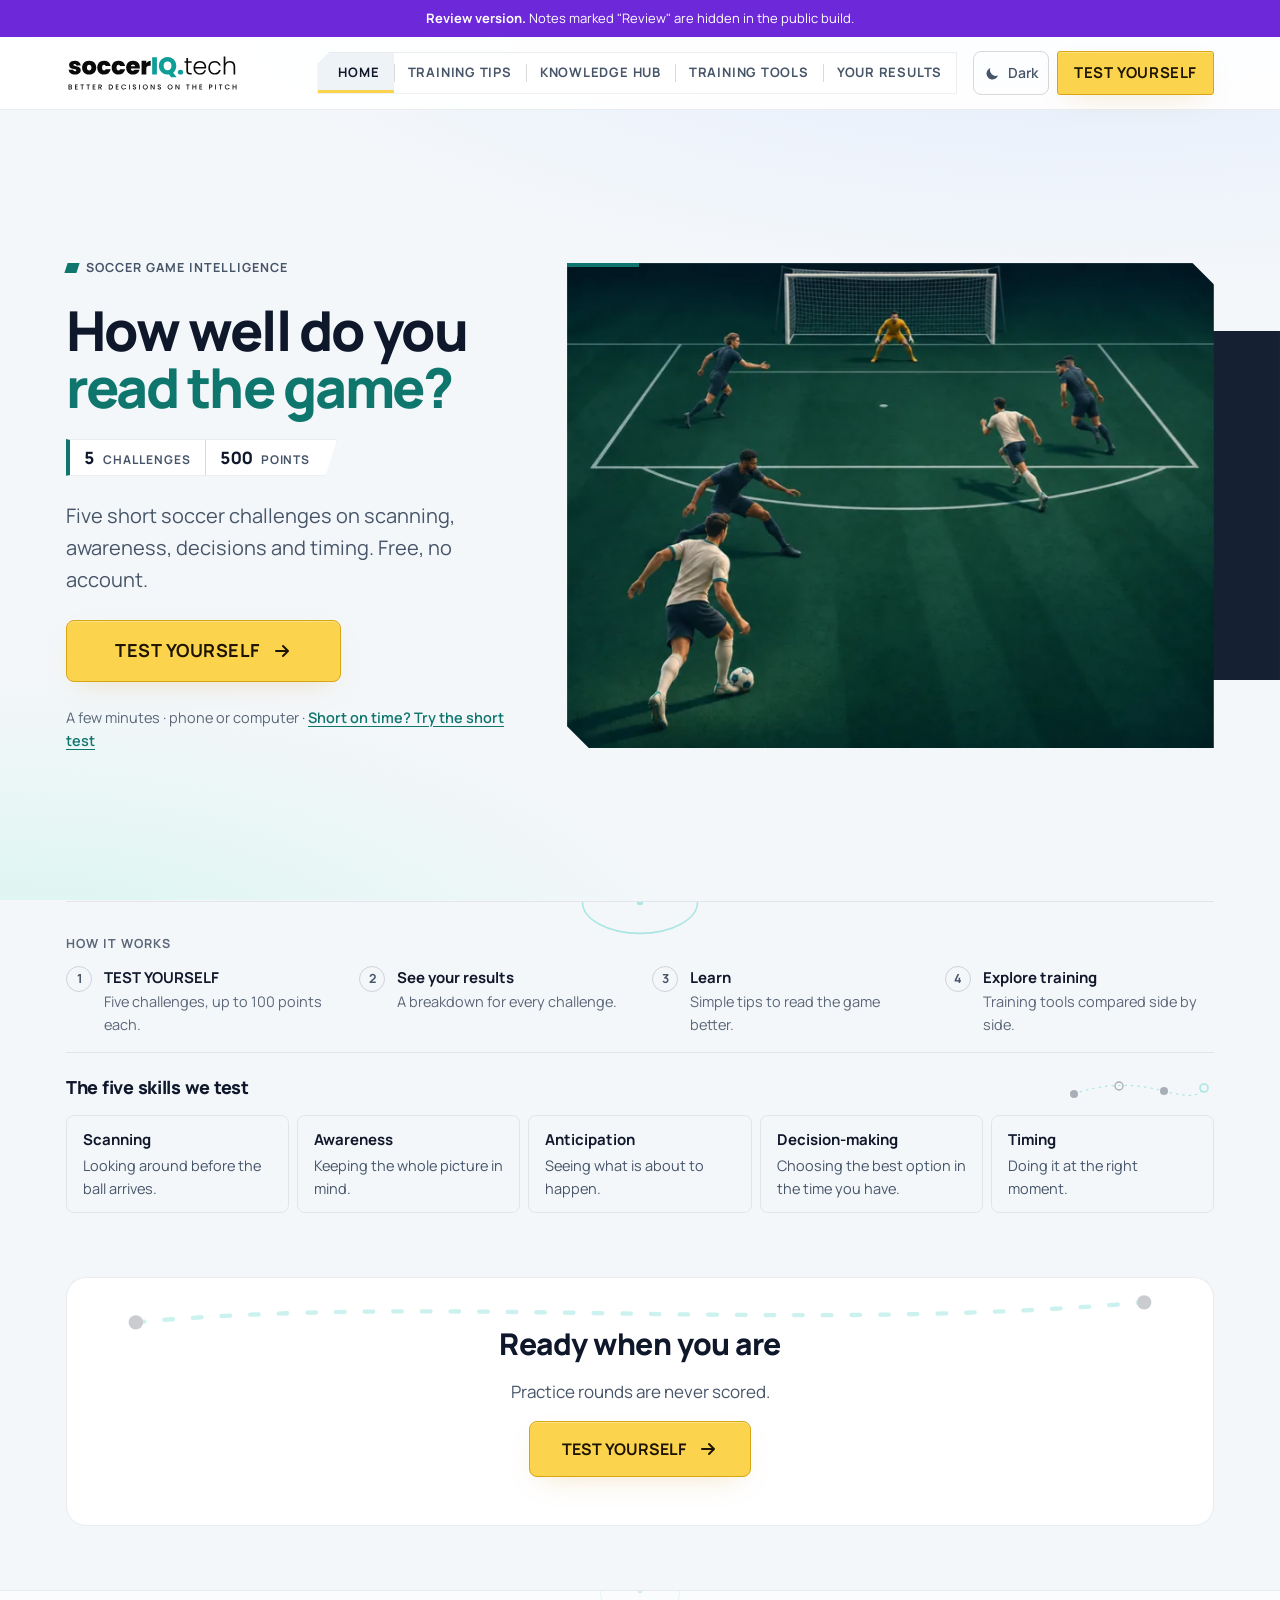
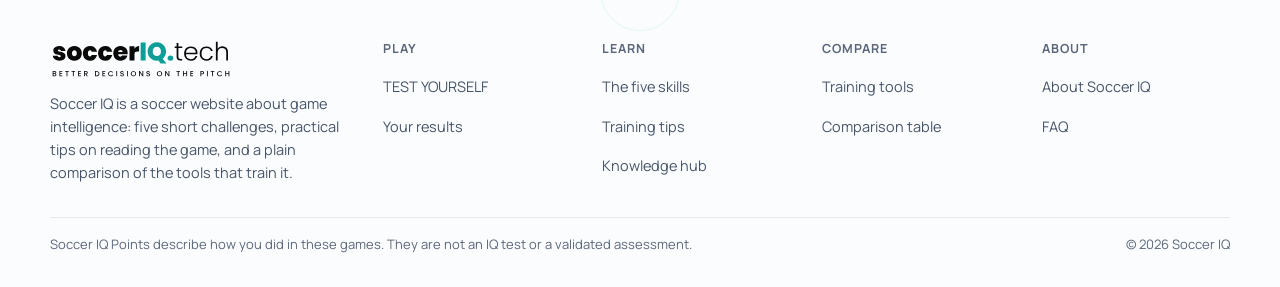
==== commit 25928664: "Review demo: broadcast-style header, hero framing, info strip, runner highlight Co-Authored-By: Clau" ====
--- a/index.html
+++ b/index.html
@@ -54,17 +54,21 @@
       <div class="hero-home__copy">
         <p class="kicker">Soccer game intelligence</p>
         <h1 class="h-hero" id="home-title"><span>How well do you</span> <span class="hl">read the game?</span></h1>
+        <p class="info-strip"><span class="info-strip__cell"><span class="info-strip__v">5</span><span class="info-strip__l">Challenges</span></span><span class="sr-only"> / </span><span class="info-strip__cell"><span class="info-strip__v">500</span><span class="info-strip__l">Points</span></span></p>
         <p class="lede">Five short soccer challenges on scanning, awareness, decisions and timing. Free, no account.</p>
         <div class="cta-row"><a class="btn btn--cta" href="play.html">TEST YOURSELF <svg class="btn__arrow" viewBox="0 0 20 20" aria-hidden="true"><path d="M4 10h11m-4-5 5 5-5 5" fill="none" stroke="currentColor" stroke-width="2" stroke-linecap="round" stroke-linejoin="round"/></svg></a></div>
         <p class="meta">A few minutes · phone or computer <span aria-hidden="true">·</span> <a class="meta__link" href="short-test.html">Short on time? Try the short test</a></p>
       </div>
-      <figure class="hero-home__stage hero-visual">
-        <picture>
-          <source type="image/webp" srcset="assets/hero/hero-pitch-480.webp 480w, assets/hero/hero-pitch-720.webp 720w, assets/hero/hero-pitch-960.webp 960w, assets/hero/hero-pitch-1200.webp 1200w, assets/hero/hero-pitch-1448.webp 1448w" sizes="(min-width: 1240px) 560px, (min-width: 960px) 46vw, (max-width: 959px) and (max-height: 700px) 240px, min(640px, calc(100vw - 32px))">
-          <img class="hero-visual__img" src="assets/hero/hero-pitch-960.jpg" srcset="assets/hero/hero-pitch-480.jpg 480w, assets/hero/hero-pitch-720.jpg 720w, assets/hero/hero-pitch-960.jpg 960w, assets/hero/hero-pitch-1200.jpg 1200w, assets/hero/hero-pitch-1448.jpg 1448w" sizes="(min-width: 1240px) 560px, (min-width: 960px) 46vw, (max-width: 959px) and (max-height: 700px) 240px, min(640px, calc(100vw - 32px))"
-            width="1448" height="1086" alt="Illustration of a soccer attack: a player dribbles toward the penalty area while a teammate runs into the box between defenders, with the goalkeeper set in goal." fetchpriority="high" decoding="async">
-        </picture>
-      </figure>
+      <div class="hero-home__stage">
+        <figure class="hero-visual">
+          <picture>
+            <source type="image/webp" srcset="assets/hero/hero-pitch-480.webp 480w, assets/hero/hero-pitch-720.webp 720w, assets/hero/hero-pitch-960.webp 960w, assets/hero/hero-pitch-1200.webp 1200w, assets/hero/hero-pitch-1448.webp 1448w" sizes="(min-width: 1240px) 660px, (min-width: 960px) 54vw, (max-width: 959px) and (max-height: 700px) 300px, min(720px, 100vw)">
+            <img class="hero-visual__img" src="assets/hero/hero-pitch-960.jpg" srcset="assets/hero/hero-pitch-480.jpg 480w, assets/hero/hero-pitch-720.jpg 720w, assets/hero/hero-pitch-960.jpg 960w, assets/hero/hero-pitch-1200.jpg 1200w, assets/hero/hero-pitch-1448.jpg 1448w" sizes="(min-width: 1240px) 660px, (min-width: 960px) 54vw, (max-width: 959px) and (max-height: 700px) 300px, min(720px, 100vw)"
+              width="1448" height="1086" alt="Illustration of a soccer attack: a player dribbles toward the penalty area while a teammate runs into the box between defenders, with the goalkeeper set in goal." fetchpriority="high" decoding="async">
+          </picture>
+          <span class="hero-scan" aria-hidden="true"><span class="hero-scan__spot"></span></span>
+        </figure>
+      </div>
     </section>
 
     <section class="journey" aria-labelledby="journey-title">
--- a/styles/tokens.css
+++ b/styles/tokens.css
@@ -113,8 +113,10 @@
   --tl-on: rgba(84, 190, 120, 0.75);          /* through-ball timeline: pass on */
   --tl-off: rgba(125, 143, 156, 0.35);
   --offside-line: #fcd34d;                    /* the offside line in a replay (also dashed) */
-  --hero-visual-edge: rgba(11, 16, 24, 0.55); /* soft inner edge on the home hero picture */
-  --hero-visual-bg: #0b2a22;                /* behind the hero picture while it loads (its pitch color) */
+  --hero-visual-bg: #0b2a22;    /* behind the hero picture while it loads (its pitch color) */
+  --nav-mark: var(--cta);       /* the current page in the menus */
+  --hero-band: #162033;         /* light theme: navy band behind the hero picture */
+  --hero-mark: #2dd4bf;         /* the runner highlight; the picture is dark in both themes, so the bright teal in both */
 
 }
 
@@ -184,6 +186,5 @@
   --tl-on: rgba(22, 163, 74, 0.75);
   --tl-off: rgba(100, 116, 139, 0.3);
   --offside-line: #b45309;
-  --hero-visual-edge: rgba(11, 16, 24, 0.25);
 
 }
--- a/styles/base.css
+++ b/styles/base.css
@@ -42,11 +42,13 @@
   text-transform: uppercase;
   color: var(--muted);
 }
+/* A small slanted teal flag before each kicker label (broadcast caption style) */
 .kicker::before {
   content: "";
-  width: 18px;
-  height: 2px;
+  width: 12px;
+  height: 10px;
   background: var(--accent);
+  transform: skewX(-18deg);
 }
 
 /* ---------- Buttons ---------- */
--- a/styles/site.css
+++ b/styles/site.css
@@ -137,12 +137,12 @@
 .site-logo { display: inline-flex; padding: 6px 0; margin-right: auto; flex: none; }
 .site-logo img { display: block; height: 34px; width: auto; }
 .site-header__actions { display: flex; align-items: center; gap: var(--s2); }
-.header-cta { white-space: nowrap; text-transform: uppercase; letter-spacing: 0.03em; }
+.header-cta { white-space: nowrap; text-transform: uppercase; letter-spacing: 0.04em; border-radius: 3px; }
 .header-cta[aria-current="page"] { box-shadow: 0 0 0 2px var(--ink-0), 0 0 0 4px var(--cta); }
 
 .nav-toggle {
   width: 44px; height: 44px; display: grid; place-items: center; flex: none;
-  background: none; border: 1px solid var(--rule); border-radius: var(--radius-sm); color: var(--chalk); cursor: pointer;
+  background: var(--panel); border: 1px solid var(--rule); border-radius: 3px; color: var(--chalk); cursor: pointer;
 }
 .nav-toggle__bars, .nav-toggle__bars::before, .nav-toggle__bars::after {
   display: block; width: 18px; height: 2px; background: currentColor; border-radius: 2px; position: relative; transition: transform 0.2s;
@@ -162,12 +162,16 @@
 }
 .nav.is-open { display: block; }
 .nav__list { list-style: none; display: grid; }
+/* Broadcast-style menu: uppercase rows with thin dividers; the current page carries a yellow
+   bar (left on phones, underneath on wide screens) as well as brighter, aria-current text. */
 .nav__link {
-  display: block; padding: var(--s3) 0; text-decoration: none; font-weight: 600; font-size: 17px;
+  display: block; padding: 14px var(--s3); text-decoration: none; font-weight: 700; font-size: 15px;
+  letter-spacing: 0.06em; text-transform: uppercase;
   border-bottom: 1px solid var(--rule-soft); color: var(--muted);
 }
 .nav__link:hover, .nav__link.is-current { color: var(--chalk); }
-.nav__link.is-current { box-shadow: inset 3px 0 0 var(--accent); padding-left: var(--s3); }
+.nav__link.is-current { box-shadow: inset 4px 0 0 var(--nav-mark); background: var(--panel); }
+.nav__link:focus-visible { outline: 2px solid var(--accent-hi); outline-offset: -3px; border-radius: 0; }
 
 @media (max-width: 400px) {
   .site-logo img { height: 28px; }
@@ -182,9 +186,18 @@
   .nav { order: 1; }
   .site-header__actions { order: 2; }
   .nav, .nav.is-open { display: block; position: static; background: none; border: 0; padding: 0; }
-  .nav__list { display: flex; gap: var(--s1); }
-  .nav__link { border: 0; padding: var(--s2) var(--s3); font-size: var(--fs-nav); }
-  .nav__link.is-current { box-shadow: inset 0 -2px 0 var(--accent); padding-left: var(--s3); }
+  /* One segmented rail, like a scorebug: a panel strip with a cut top-left corner, short
+     dividers between segments, and a yellow bar under the current page. */
+  .nav__list {
+    display: flex; align-items: stretch; background: var(--panel); border: 1px solid var(--rule-soft);
+    clip-path: polygon(12px 0, 100% 0, 100% 100%, 0 100%, 0 12px);
+  }
+  .nav__list li { position: relative; display: flex; }
+  .nav__list li + li::before { content: ""; position: absolute; left: 0; top: 11px; bottom: 11px; width: 1px; background: var(--rule); }
+  .nav__link { display: flex; align-items: center; height: 40px; border: 0; padding: 0 14px; font-size: 13px; }
+  .nav__list li:first-child .nav__link { padding-left: 20px; }
+  .nav__link:hover { background: var(--panel-2); }
+  .nav__link.is-current { box-shadow: inset 0 -3px 0 var(--nav-mark); background: var(--panel-2); }
 }
 
 /* ---------- Footer ---------- */
@@ -218,16 +231,14 @@
 .site-main:focus { outline: none; }
 .page--play { padding-top: var(--s4); }
 
-/* Subtle pitch markings behind each page head: a halfway line and centre circle, top right */
+/* Page heads end on a thin rule with a short teal segment at the left, like a broadcast
+   caption bar. (The faint pitch drawing that used to sit behind them is gone.) */
 .page-head {
   position: relative; display: grid; gap: var(--s3); padding: var(--s7) 0 var(--s5);
-  isolation: isolate;
-}
-.page-head::before {
-  content: ""; position: absolute; z-index: -1; pointer-events: none;
-  right: 0; top: 8px; width: min(46vw, 420px); aspect-ratio: 1;
-  background: url("data:image/svg+xml,%3Csvg xmlns='http://www.w3.org/2000/svg' viewBox='0 0 200 200' fill='none' stroke='%2314c4b0' stroke-width='1.2'%3E%3Ccircle cx='100' cy='100' r='46'/%3E%3Ccircle cx='100' cy='100' r='2.5' fill='%2314c4b0'/%3E%3Cpath d='M100 0v200'/%3E%3Cpath d='M0 40h40v120H0'/%3E%3Cpath d='M0 76h14v48H0'/%3E%3Cpath d='M56 64 Q96 30 140 58' stroke-dasharray='2 5' stroke-linecap='round'/%3E%3Ccircle cx='56' cy='64' r='4.5' fill='%23f8fafc' stroke='none'/%3E%3Ccircle cx='140' cy='58' r='4.5' fill='%23f8fafc' stroke='none'/%3E%3Ccircle cx='150' cy='132' r='4.5'/%3E%3Ccircle cx='70' cy='150' r='4.5'/%3E%3C/svg%3E") no-repeat center / contain;
-  opacity: 0.11;
+  border-bottom: 1px solid var(--rule-soft); margin-bottom: var(--s2);
+}
+.page-head::after {
+  content: ""; position: absolute; left: 0; bottom: -2px; width: 56px; height: 3px; background: var(--accent);
 }
 .page-head .kicker a { color: inherit; }
 
@@ -239,12 +250,16 @@
 .sec .h-section { margin-bottom: var(--s4); }
 [id] { scroll-margin-top: 88px; }
 
-.subnav { display: flex; gap: var(--s2); overflow-x: auto; padding: var(--s2) 0 var(--s3); scrollbar-width: none; }
+/* In-page sections as one segmented strip, matching the main navigation */
+.subnav { display: flex; overflow-x: auto; margin: var(--s3) 0 var(--s3); scrollbar-width: none; }
 .subnav a {
-  flex: none; padding: 8px 14px; border-radius: 999px; border: 1px solid var(--rule);
-  font-size: var(--fs-small); font-weight: 600; text-decoration: none; color: var(--muted);
-}
-.subnav a:hover { color: var(--chalk); border-color: var(--muted); }
+  flex: none; display: flex; align-items: center; min-height: 40px; padding: 0 14px;
+  background: var(--panel); border: 1px solid var(--rule-soft); margin-left: -1px;
+  font-size: 12px; font-weight: 700; letter-spacing: 0.06em; text-transform: uppercase; text-decoration: none; color: var(--muted);
+}
+.subnav a:first-child { margin-left: 0; border-left: 4px solid var(--accent); }
+.subnav a:hover { color: var(--chalk); background: var(--panel-2); }
+.subnav a:focus-visible { outline-offset: -3px; border-radius: 0; }
 
 /* Closing invitation, with a faint dotted passing path behind it */
 .final-cta {
@@ -292,42 +307,106 @@
   .hero-home {
     --chrome: 72px;
     min-height: calc(100svh - var(--chrome));
-    grid-template-columns: minmax(0, 1fr) minmax(0, 1fr); gap: var(--s7);
+    grid-template-columns: minmax(0, 0.84fr) minmax(0, 1.16fr); gap: var(--s6);
     align-items: center; padding: var(--s6) 0;
   }
   body:has(.review-banner) .hero-home { --chrome: 109px; }
   .hero-home__copy { gap: var(--s5); }
-  .hero-home .h-hero { font-size: min(4.9vw, 72px); }
+  .hero-home .h-hero { font-size: min(4.3vw, 62px); }
 }
 @media (min-width: 960px) and (max-height: 760px) {
-  .hero-home .h-hero { font-size: clamp(40px, 5.6vw, 68px); }
-}
-
-
-/* The hero picture: Tal's approved 3D soccer image, shown whole (4:3, never cropped). Phones:
-   above the headline, full width; short phones: smaller and centred so TEST YOURSELF stays on
-   the first screen. Wide screens: the right half. The image keeps its own dark pitch in both
-   themes; a rounded frame and a soft edge in the page color tie it in. */
-.hero-visual { position: relative; margin: 0; width: 100%; aspect-ratio: 1448 / 1086; justify-self: center;
-  border-radius: var(--radius-lg); overflow: hidden; background: var(--hero-visual-bg); box-shadow: var(--shadow-card); isolation: isolate; }
+  .hero-home .h-hero { font-size: clamp(40px, 4.2vw, 58px); }
+}
+
+
+/* The hero picture: Tal's approved 3D soccer image, shown whole (4:3, never cropped, never
+   recoloured). Broadcast framing instead of a rounded card: square edges with two small cut
+   corners (top right, bottom left, where the picture is empty pitch) and a short teal tab.
+   Dark theme: the left edge melts into the page over the first 6% (the nearest player starts
+   at about 9%). Light theme: the picture sits on a navy band that runs out to the right edge
+   of the window, so the dark image reads as a deliberate panel rather than a hole.
+   Phones: edge to edge above the headline; short phones: smaller and centred. */
+.hero-visual {
+  position: relative; margin: 0; width: 100%; aspect-ratio: 1448 / 1086; justify-self: center;
+  background: var(--hero-visual-bg); isolation: isolate;
+  --cut: 22px;
+  clip-path: polygon(0 0, calc(100% - var(--cut)) 0, 100% var(--cut), 100% 100%, var(--cut) 100%, 0 calc(100% - var(--cut)));
+}
 .hero-visual picture, .hero-visual__img { display: block; width: 100%; height: 100%; }
 .hero-visual__img { object-fit: cover; }
-.hero-visual::after { content: ""; position: absolute; inset: 0; border-radius: inherit; pointer-events: none;
-  box-shadow: inset 0 0 0 1px var(--rule), inset 0 0 28px 4px var(--hero-visual-edge); }
-.hero-home__stage { order: -1; }
-@media (max-width: 959px) { .hero-visual { max-width: 640px; } }
+.hero-visual::before { content: ""; position: absolute; z-index: 2; left: 0; top: 0; width: 72px; height: 4px; background: var(--accent); }
+.hero-home__stage { order: -1; position: relative; display: grid; justify-items: center; }
+
+/* The one motion: once, after the picture fades in, a soft teal light settles on the runner
+   and a ground ring opens under his feet, then both fade away. It is a separate layer over the
+   still image, placed in percentages of the picture so it stays on the runner at any size. */
+.hero-scan { position: absolute; inset: 0; z-index: 1; pointer-events: none; display: none; }
+.hero-scan__spot {
+  position: absolute; left: 68.5%; top: 40%; width: 24%; aspect-ratio: 1; transform: translate(-50%, -50%);
+  border-radius: 50%; mix-blend-mode: screen; opacity: 0;
+  background: radial-gradient(closest-side, rgba(45, 212, 191, 0.42), rgba(45, 212, 191, 0.14) 55%, rgba(45, 212, 191, 0) 100%);
+}
+.hero-scan::after {
+  content: ""; position: absolute; left: 70%; top: 48.5%; width: 10%; aspect-ratio: 3 / 1; transform: translate(-50%, -50%) scale(0.4);
+  border: 2px solid var(--hero-mark); border-radius: 50%; opacity: 0;
+}
+@media (prefers-reduced-motion: no-preference) {
+  .hero-visual { animation: hero-in 0.6s var(--ease-out) both; }
+  .hero-scan { display: block; }
+  .hero-scan__spot { animation: scan-spot 2.8s var(--ease-out) 0.8s both; }
+  .hero-scan::after { animation: scan-ring 2.8s var(--ease-out) 0.8s both; }
+}
+@keyframes hero-in { from { opacity: 0; } to { opacity: 1; } }
+@keyframes scan-spot { 0% { opacity: 0; } 25% { opacity: 1; } 65% { opacity: 1; } 100% { opacity: 0; } }
+@keyframes scan-ring {
+  0% { opacity: 0; transform: translate(-50%, -50%) scale(0.4); }
+  25% { opacity: 0.9; transform: translate(-50%, -50%) scale(1); }
+  65% { opacity: 0.9; transform: translate(-50%, -50%) scale(1); }
+  100% { opacity: 0; transform: translate(-50%, -50%) scale(1); }
+}
+
+@media (max-width: 959px) {
+  .hero-visual { --cut: 16px; width: calc(100% + 2 * var(--s4)); max-width: none; margin-inline: calc(-1 * var(--s4)); }
+}
+@media (min-width: 680px) and (max-width: 959px) {
+  .hero-visual { width: 100%; max-width: 720px; margin-inline: 0; }
+}
 @media (max-width: 959px) and (max-height: 700px) {
-  .hero-visual { width: auto; height: max(150px, 27svh); }
-  .hero-home { padding-top: var(--s4); }
+  .hero-visual { width: auto; height: max(150px, 31svh); margin-inline: 0; --cut: 12px; }
+  .hero-home { padding-top: var(--s3); }
+  .hero-home__copy { gap: var(--s3); }
+  .hero-home .cta-row { order: 1; }
+  .hero-home .lede, .hero-home__copy .meta { order: 2; }
 }
 @media (min-width: 960px) {
   .hero-home__stage { order: 0; }
-  .hero-visual { max-width: 640px; }
-}
-@media (prefers-reduced-motion: no-preference) {
-  .hero-visual { animation: hero-in 0.6s var(--ease-out) both; }
-}
-@keyframes hero-in { from { opacity: 0; } to { opacity: 1; } }
+  .hero-visual { max-width: none; }
+}
+@media (min-width: 960px) and (prefers-color-scheme: dark) {
+  :root:not([data-theme="light"]) .hero-visual { -webkit-mask-image: linear-gradient(90deg, transparent, #000 6%); mask-image: linear-gradient(90deg, transparent, #000 6%); }
+}
+@media (min-width: 960px) {
+  :root[data-theme="dark"] .hero-visual { -webkit-mask-image: linear-gradient(90deg, transparent, #000 6%); mask-image: linear-gradient(90deg, transparent, #000 6%); }
+  :root[data-theme="light"] .hero-home__stage::before {
+    content: ""; position: absolute; z-index: -1; pointer-events: none;
+    top: 14%; bottom: 14%; left: 42%;
+    right: calc(-1 * (max(0px, (100vw - 1180px) / 2) + var(--s4)));
+    background: var(--hero-band);
+    clip-path: polygon(28px 0, 100% 0, 100% 100%, 0 100%, 0 28px);
+  }
+}
+
+/* Scoreboard-style information strip under the headline: the full test in two numbers */
+.info-strip {
+  display: inline-flex; justify-self: start; align-items: stretch; margin: 0;
+  background: var(--panel); border: 1px solid var(--rule-soft); border-left: 4px solid var(--accent);
+  clip-path: polygon(0 0, 100% 0, calc(100% - 12px) 100%, 0 100%);
+  line-height: 1;
+}
+.info-strip__cell { display: inline-flex; align-items: baseline; gap: 8px; padding: 9px 14px; }
+.info-strip__cell ~ .info-strip__cell { border-left: 1px solid var(--rule); padding-right: 26px; }
+.info-strip__v { font-weight: 800; font-size: 17px; color: var(--chalk); font-variant-numeric: tabular-nums; }
+.info-strip__l { font-weight: 700; font-size: 12px; letter-spacing: 0.08em; text-transform: uppercase; color: var(--muted); }
 
 /* Below the fold: the journey and skills, smaller and quieter */
 .journey { padding: var(--s6) 0 var(--s4); border-top: 1px solid var(--rule-soft); position: relative; }
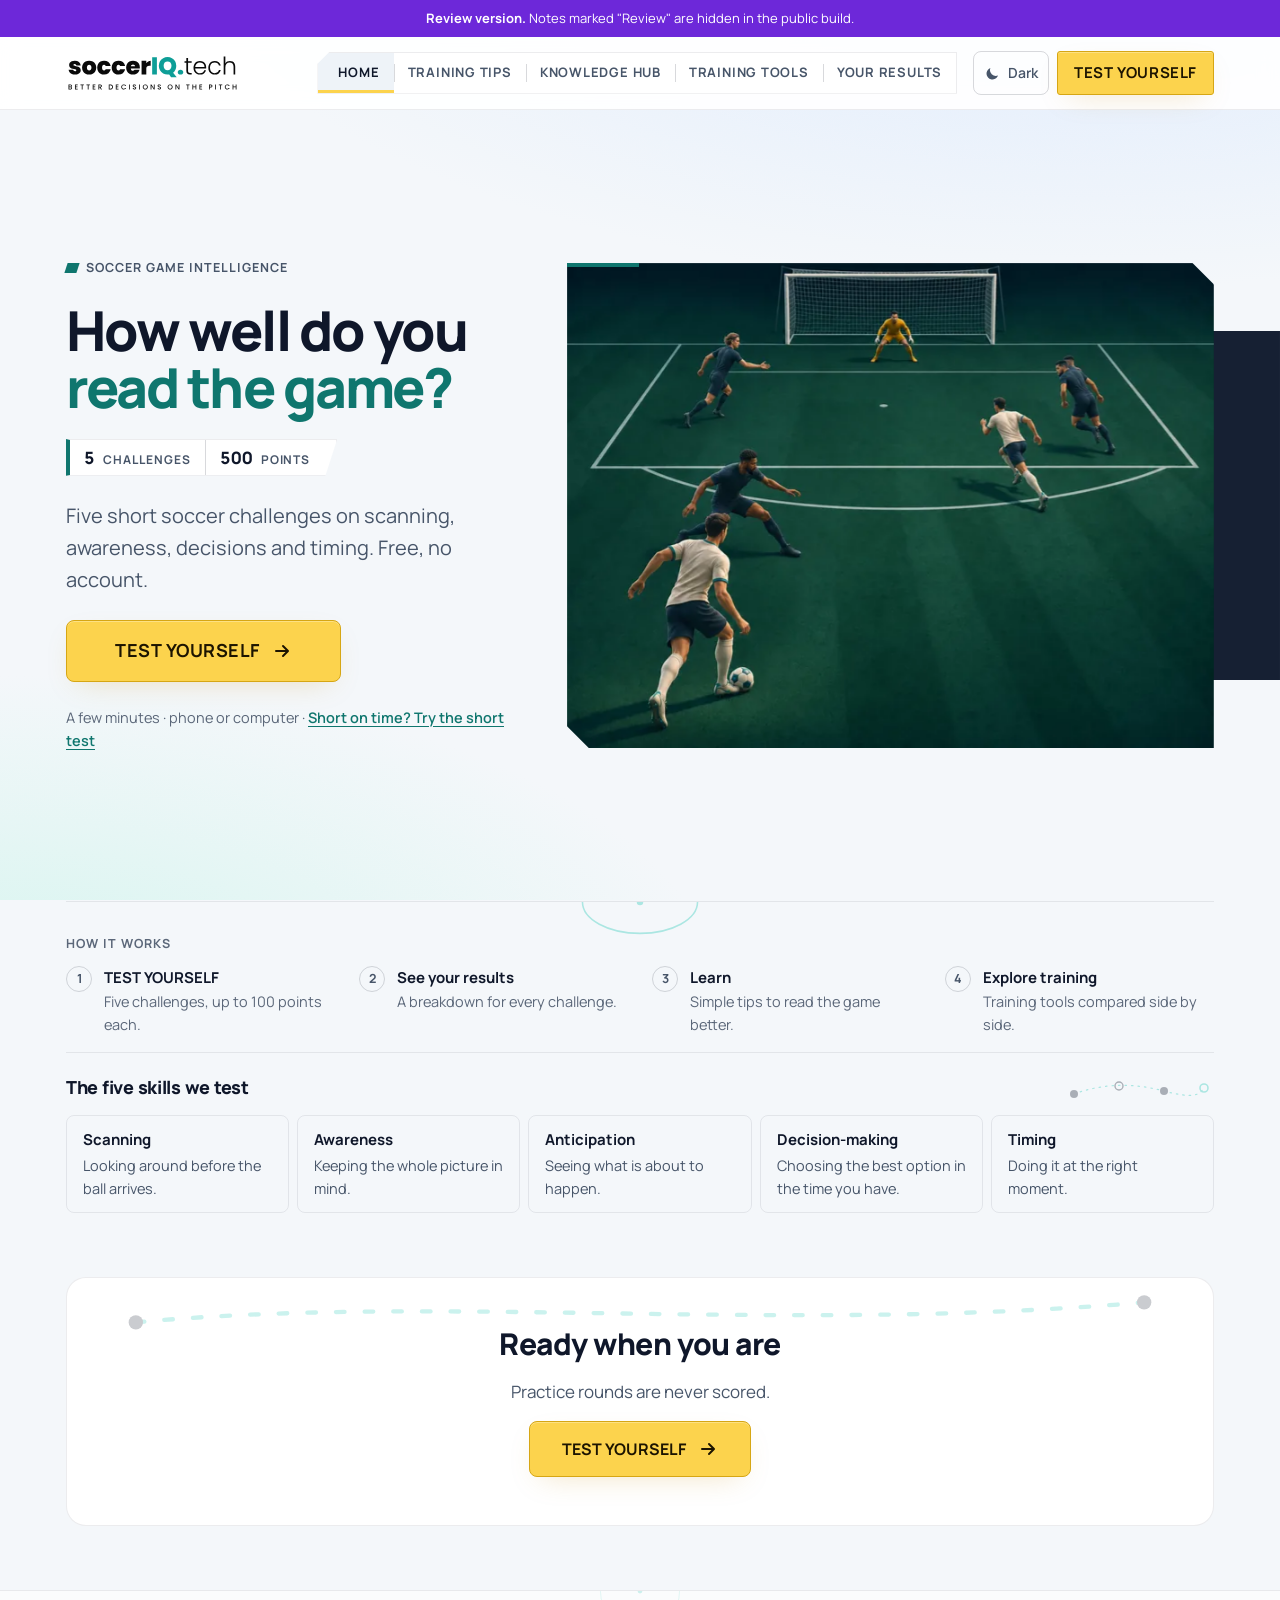
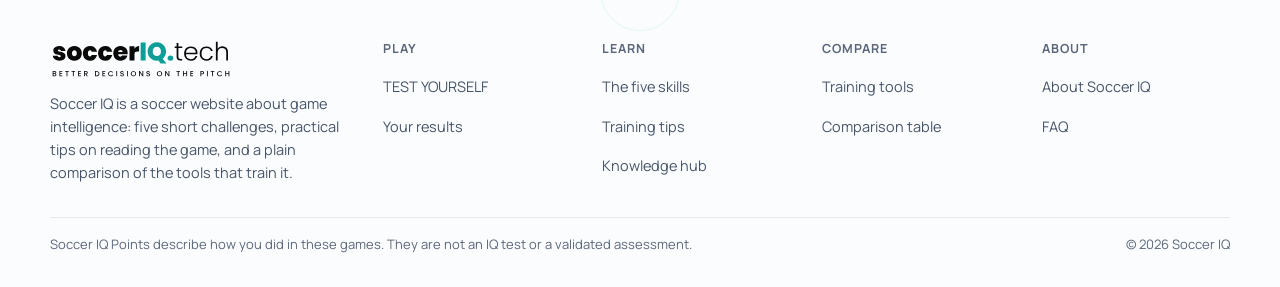
==== commit 9fc75936: "Review demo: Omri's IntelliGym wording, comparison title, Android phone fixes Co-Authored-By: Claude" ====
--- a/index.html
+++ b/index.html
@@ -62,8 +62,8 @@
       <div class="hero-home__stage">
         <figure class="hero-visual">
           <picture>
-            <source type="image/webp" srcset="assets/hero/hero-pitch-480.webp 480w, assets/hero/hero-pitch-720.webp 720w, assets/hero/hero-pitch-960.webp 960w, assets/hero/hero-pitch-1200.webp 1200w, assets/hero/hero-pitch-1448.webp 1448w" sizes="(min-width: 1240px) 660px, (min-width: 960px) 54vw, (max-width: 959px) and (max-height: 700px) 300px, min(720px, 100vw)">
-            <img class="hero-visual__img" src="assets/hero/hero-pitch-960.jpg" srcset="assets/hero/hero-pitch-480.jpg 480w, assets/hero/hero-pitch-720.jpg 720w, assets/hero/hero-pitch-960.jpg 960w, assets/hero/hero-pitch-1200.jpg 1200w, assets/hero/hero-pitch-1448.jpg 1448w" sizes="(min-width: 1240px) 660px, (min-width: 960px) 54vw, (max-width: 959px) and (max-height: 700px) 300px, min(720px, 100vw)"
+            <source type="image/webp" srcset="assets/hero/hero-pitch-480.webp 480w, assets/hero/hero-pitch-720.webp 720w, assets/hero/hero-pitch-960.webp 960w, assets/hero/hero-pitch-1200.webp 1200w, assets/hero/hero-pitch-1448.webp 1448w" sizes="(min-width: 1240px) 660px, (min-width: 960px) 54vw, (max-width: 959px) and (max-height: 800px) 340px, min(720px, 100vw)">
+            <img class="hero-visual__img" src="assets/hero/hero-pitch-960.jpg" srcset="assets/hero/hero-pitch-480.jpg 480w, assets/hero/hero-pitch-720.jpg 720w, assets/hero/hero-pitch-960.jpg 960w, assets/hero/hero-pitch-1200.jpg 1200w, assets/hero/hero-pitch-1448.jpg 1448w" sizes="(min-width: 1240px) 660px, (min-width: 960px) 54vw, (max-width: 959px) and (max-height: 800px) 340px, min(720px, 100vw)"
               width="1448" height="1086" alt="Illustration of a soccer attack: a player dribbles toward the penalty area while a teammate runs into the box between defenders, with the goalkeeper set in goal." fetchpriority="high" decoding="async">
           </picture>
           <span class="hero-scan" aria-hidden="true"><span class="hero-scan__spot"></span></span>
--- a/styles/site.css
+++ b/styles/site.css
@@ -176,6 +176,15 @@
 @media (max-width: 400px) {
   .site-logo img { height: 28px; }
   .header-cta { padding: 0 var(--s3); font-size: 14px; }
+}
+/* The narrowest phones (320 px, e.g. older or compact Android phones): logo, TEST YOURSELF and the
+   menu button must fit in one row, or the browser zooms the whole page out. */
+@media (max-width: 359px) {
+  .site-header__inner { gap: var(--s2); padding: 0 12px; }
+  .site-header__actions { gap: 6px; }
+  .site-logo img { height: 22px; }
+  .header-cta { padding: 0 10px; font-size: 13px; letter-spacing: 0.02em; }
+  .nav-toggle { width: 40px; height: 40px; }
 }
 
 @media (min-width: 980px) {
@@ -371,7 +380,9 @@
 @media (min-width: 680px) and (max-width: 959px) {
   .hero-visual { width: 100%; max-width: 720px; margin-inline: 0; }
 }
-@media (max-width: 959px) and (max-height: 700px) {
+/* Short phones, including the common 360×740 and 360×800 Android sizes: a smaller picture and
+   TEST YOURSELF before the intro, so the button is on the first screen. */
+@media (max-width: 959px) and (max-height: 800px) {
   .hero-visual { width: auto; height: max(150px, 31svh); margin-inline: 0; --cut: 12px; }
   .hero-home { padding-top: var(--s3); }
   .hero-home__copy { gap: var(--s3); }
@@ -641,6 +652,15 @@
 .short-intro__start { width: 100%; min-height: 60px; font-size: 18px; letter-spacing: 0.03em; }
 .short-intro__meta { font-size: var(--fs-small); color: var(--dim); text-align: center; }
 @media (min-width: 720px) { .short-intro { margin-top: var(--s7); } }
+/* Short, narrow phones (e.g. 320×658 Android): tighter spacing so TEST YOURSELF is on the first screen */
+@media (max-width: 719px) and (max-height: 700px) {
+  .short-intro { gap: var(--s3); margin-top: var(--s3); }
+  .short-intro__title { font-size: clamp(30px, 9.5vw, 40px); }
+  .short-intro__lede { font-size: 16px; line-height: 1.45; }
+  .short-intro__tasks li { padding: 8px var(--s3); }
+  .short-intro__tasks li::before { width: 28px; height: 28px; }
+  .short-intro__start { min-height: 54px; }
+}
 .meta__link { color: var(--accent-text); font-weight: 600; }
 .short-rows { list-style: none; display: grid; gap: var(--s1); margin: var(--s3) 0; max-width: 520px; }
 .short-rows li { display: flex; justify-content: space-between; gap: var(--s3); padding: var(--s2) 0; border-bottom: 1px solid var(--rule-soft); }
